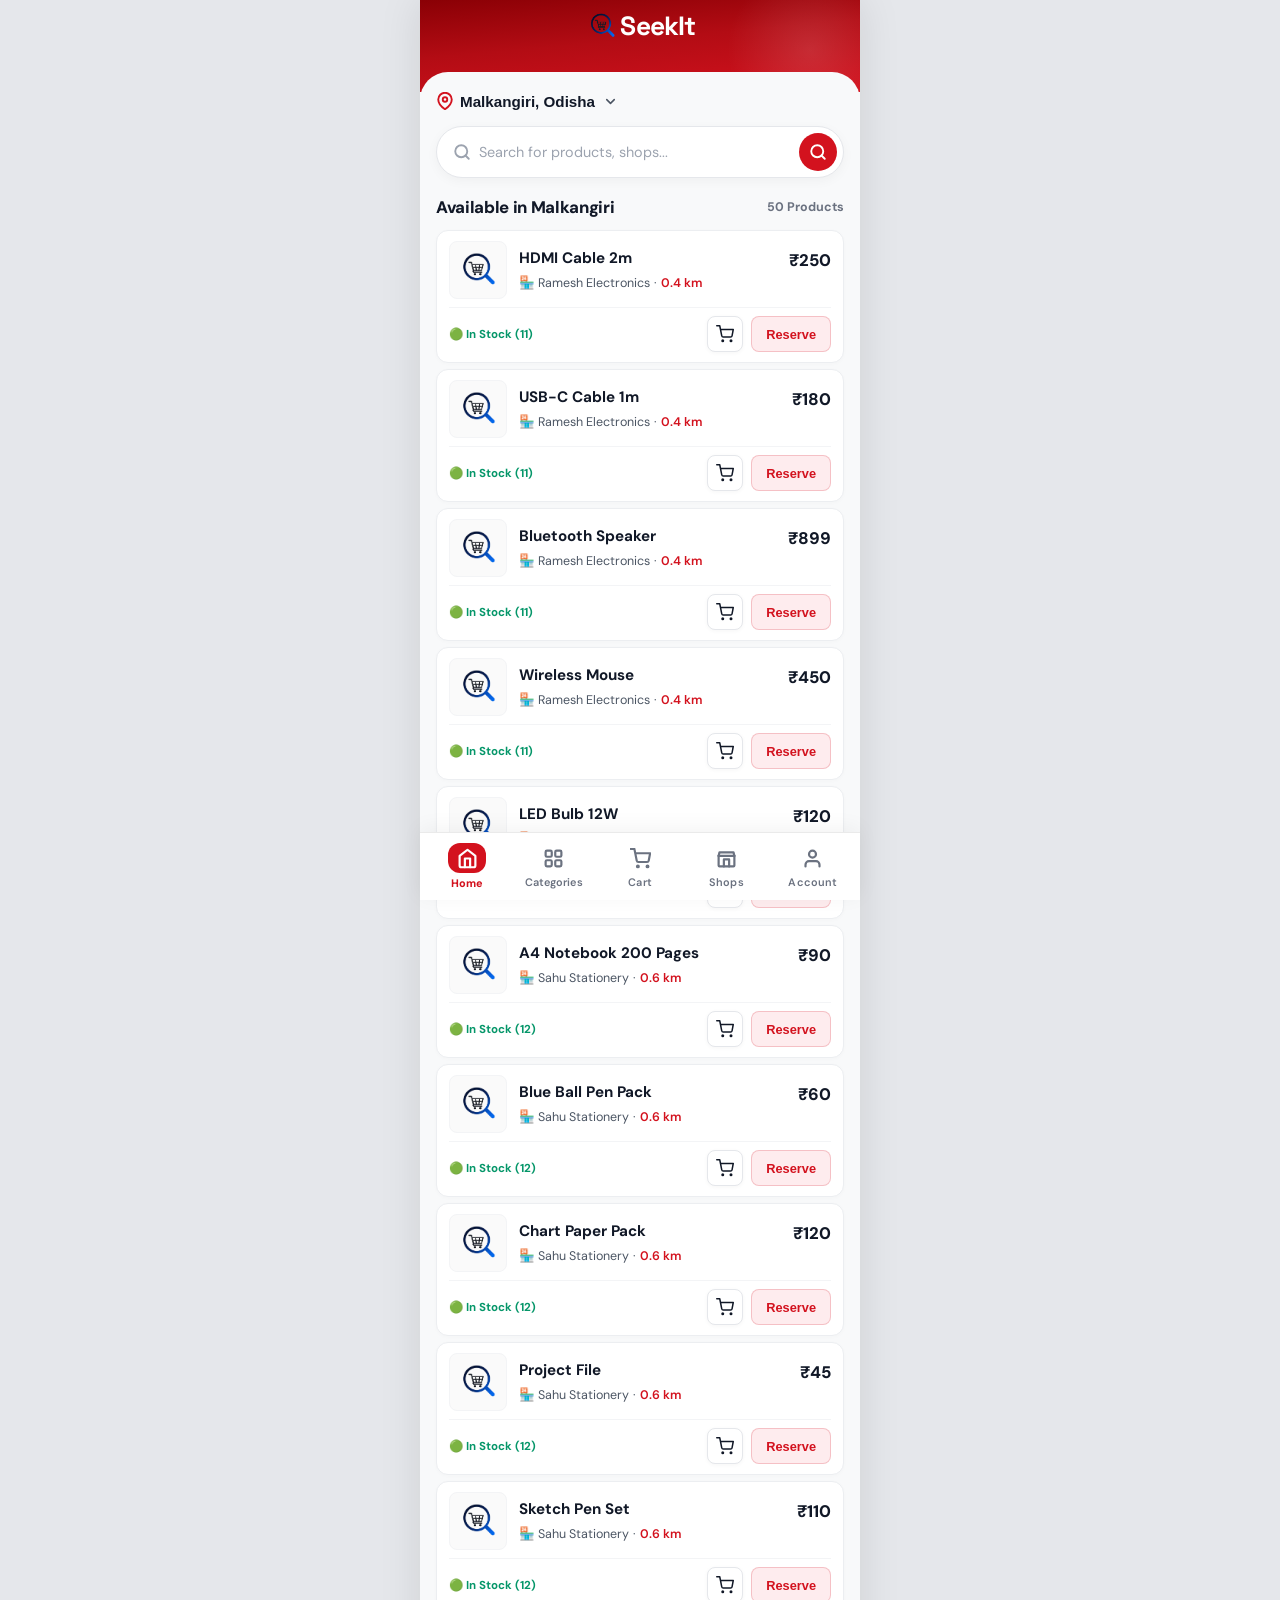
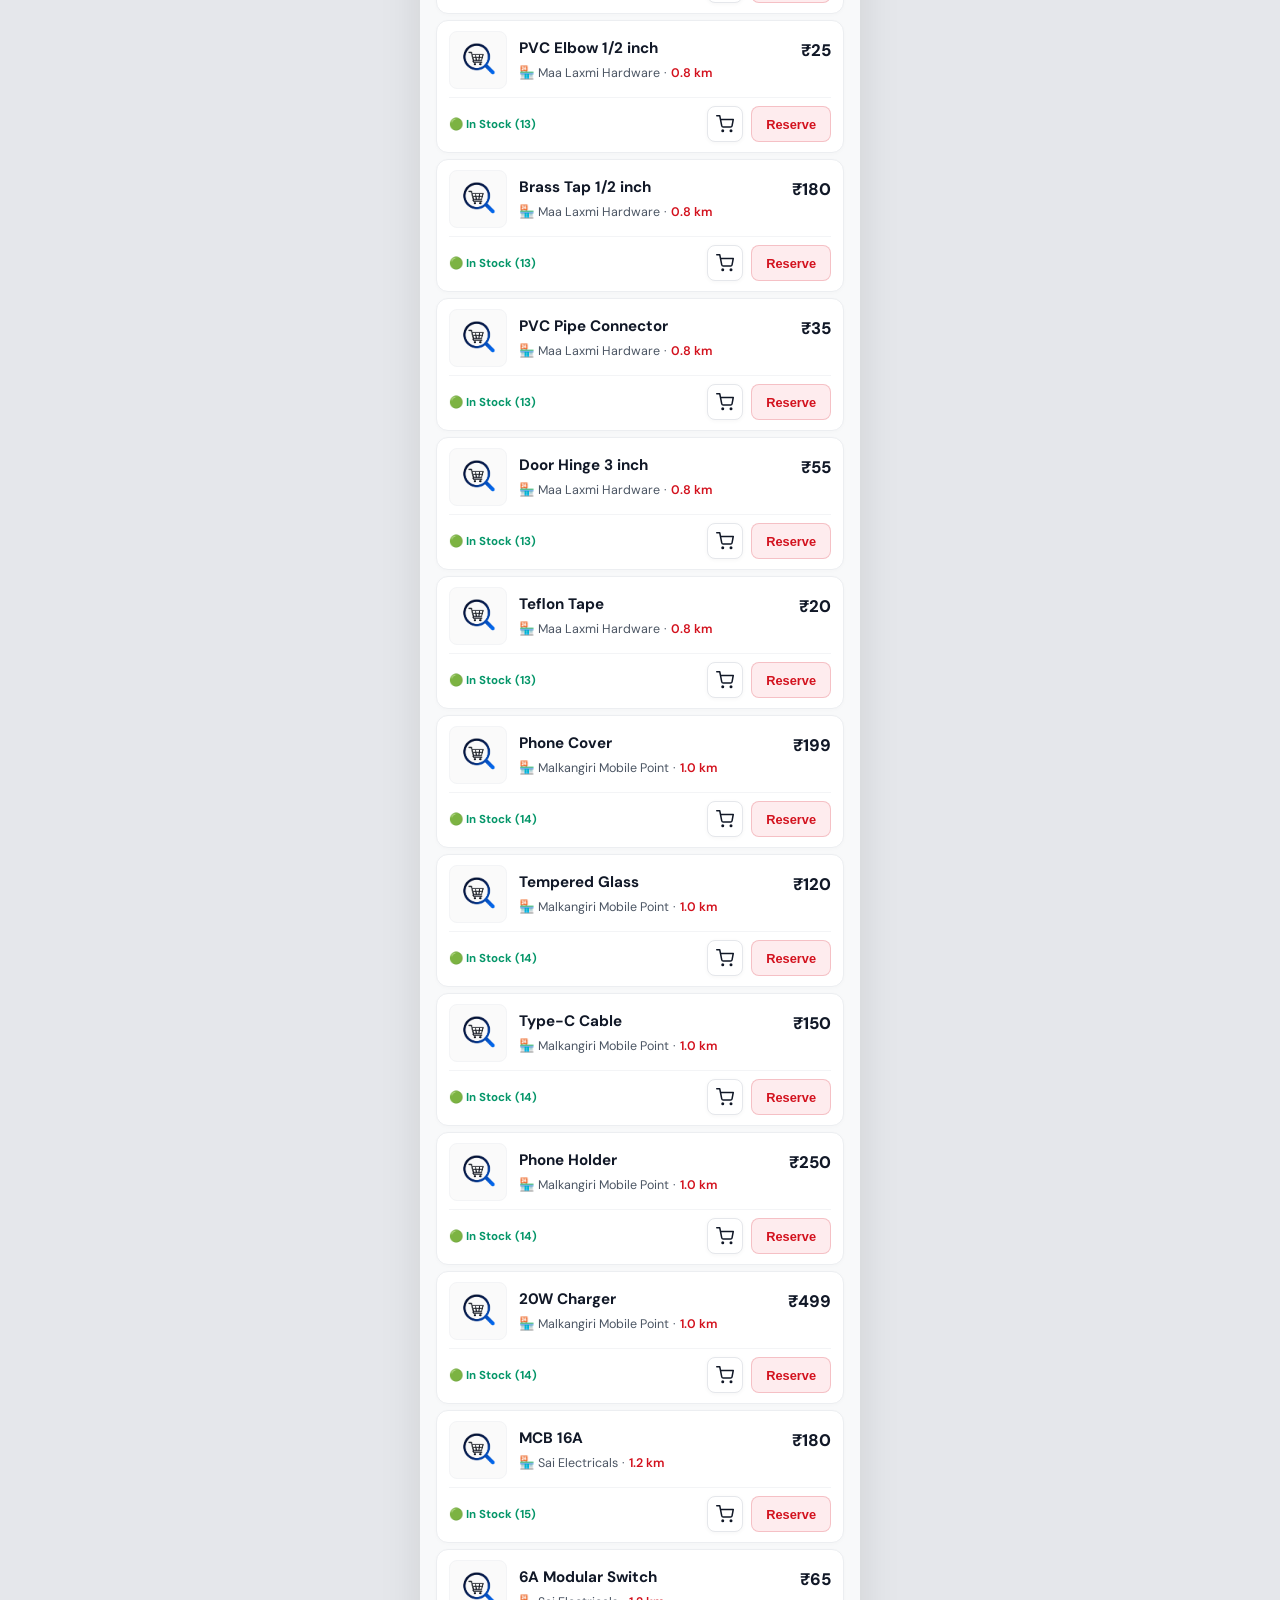
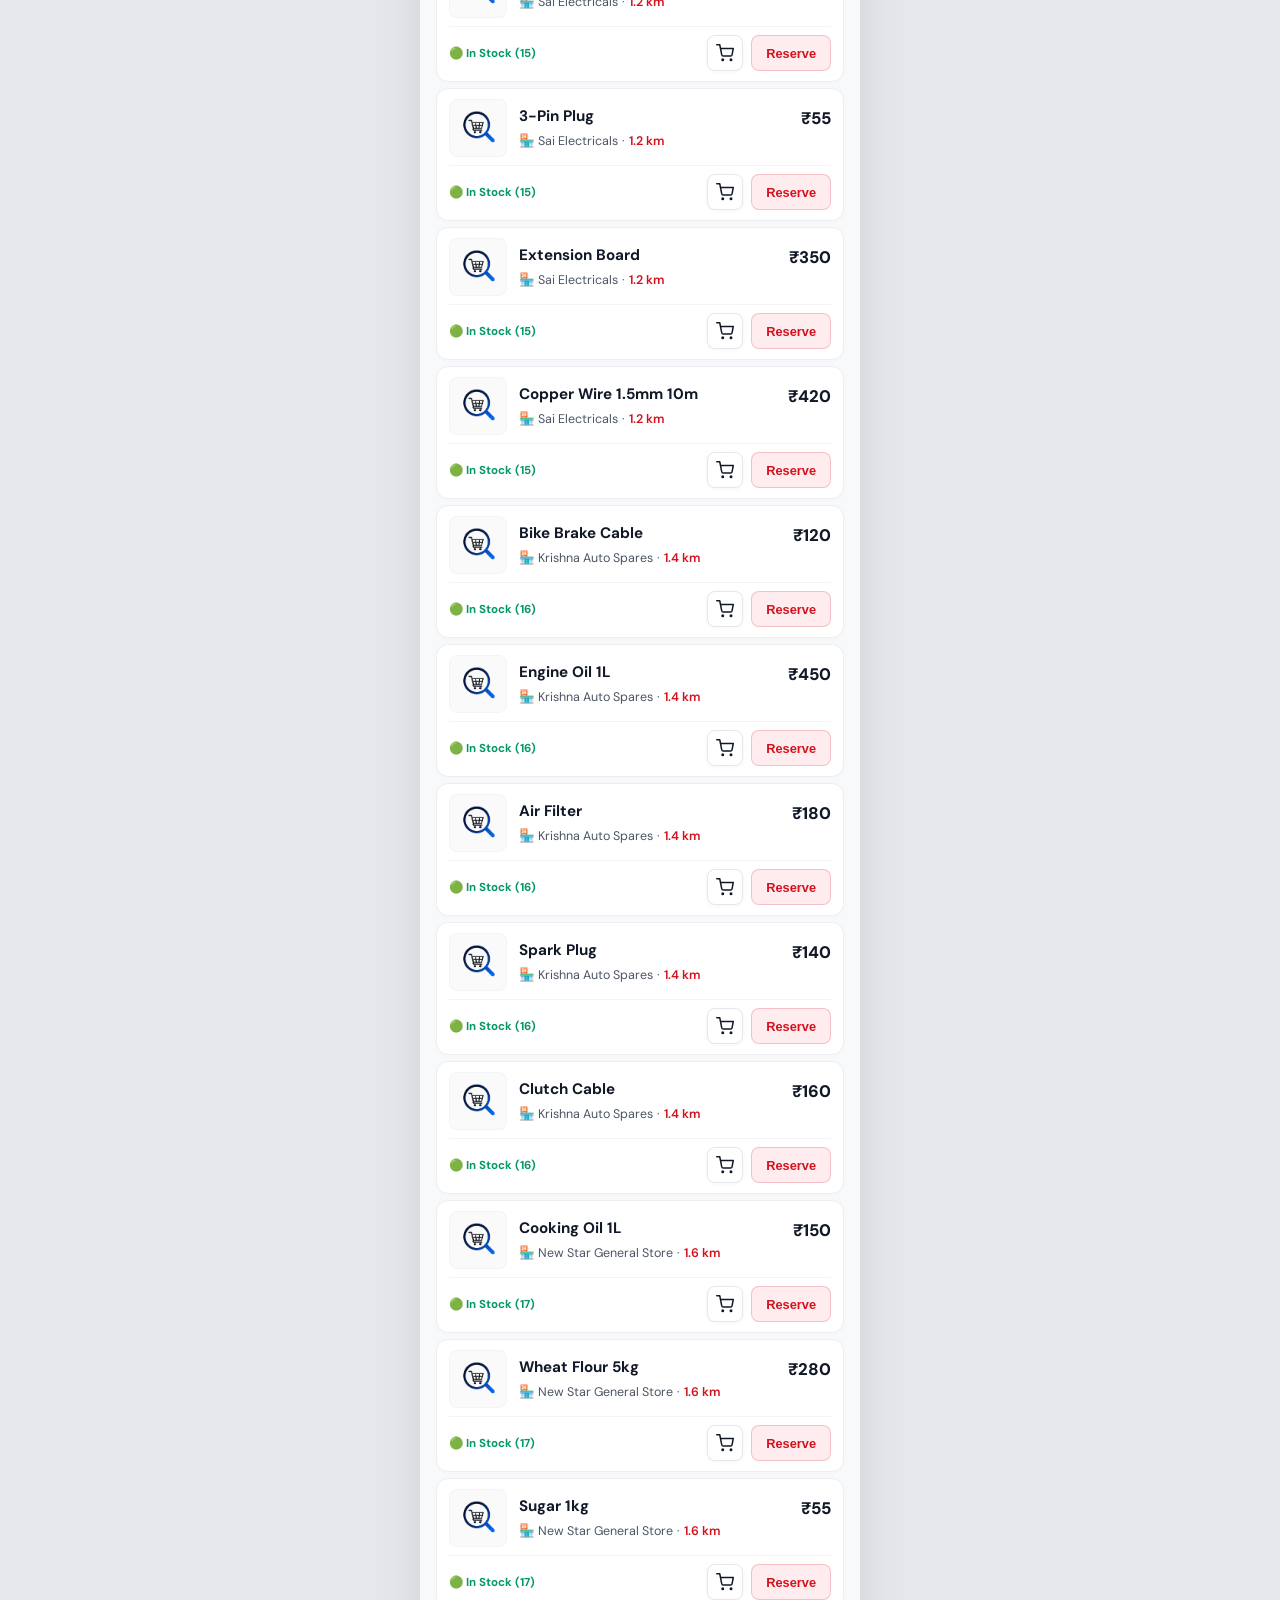
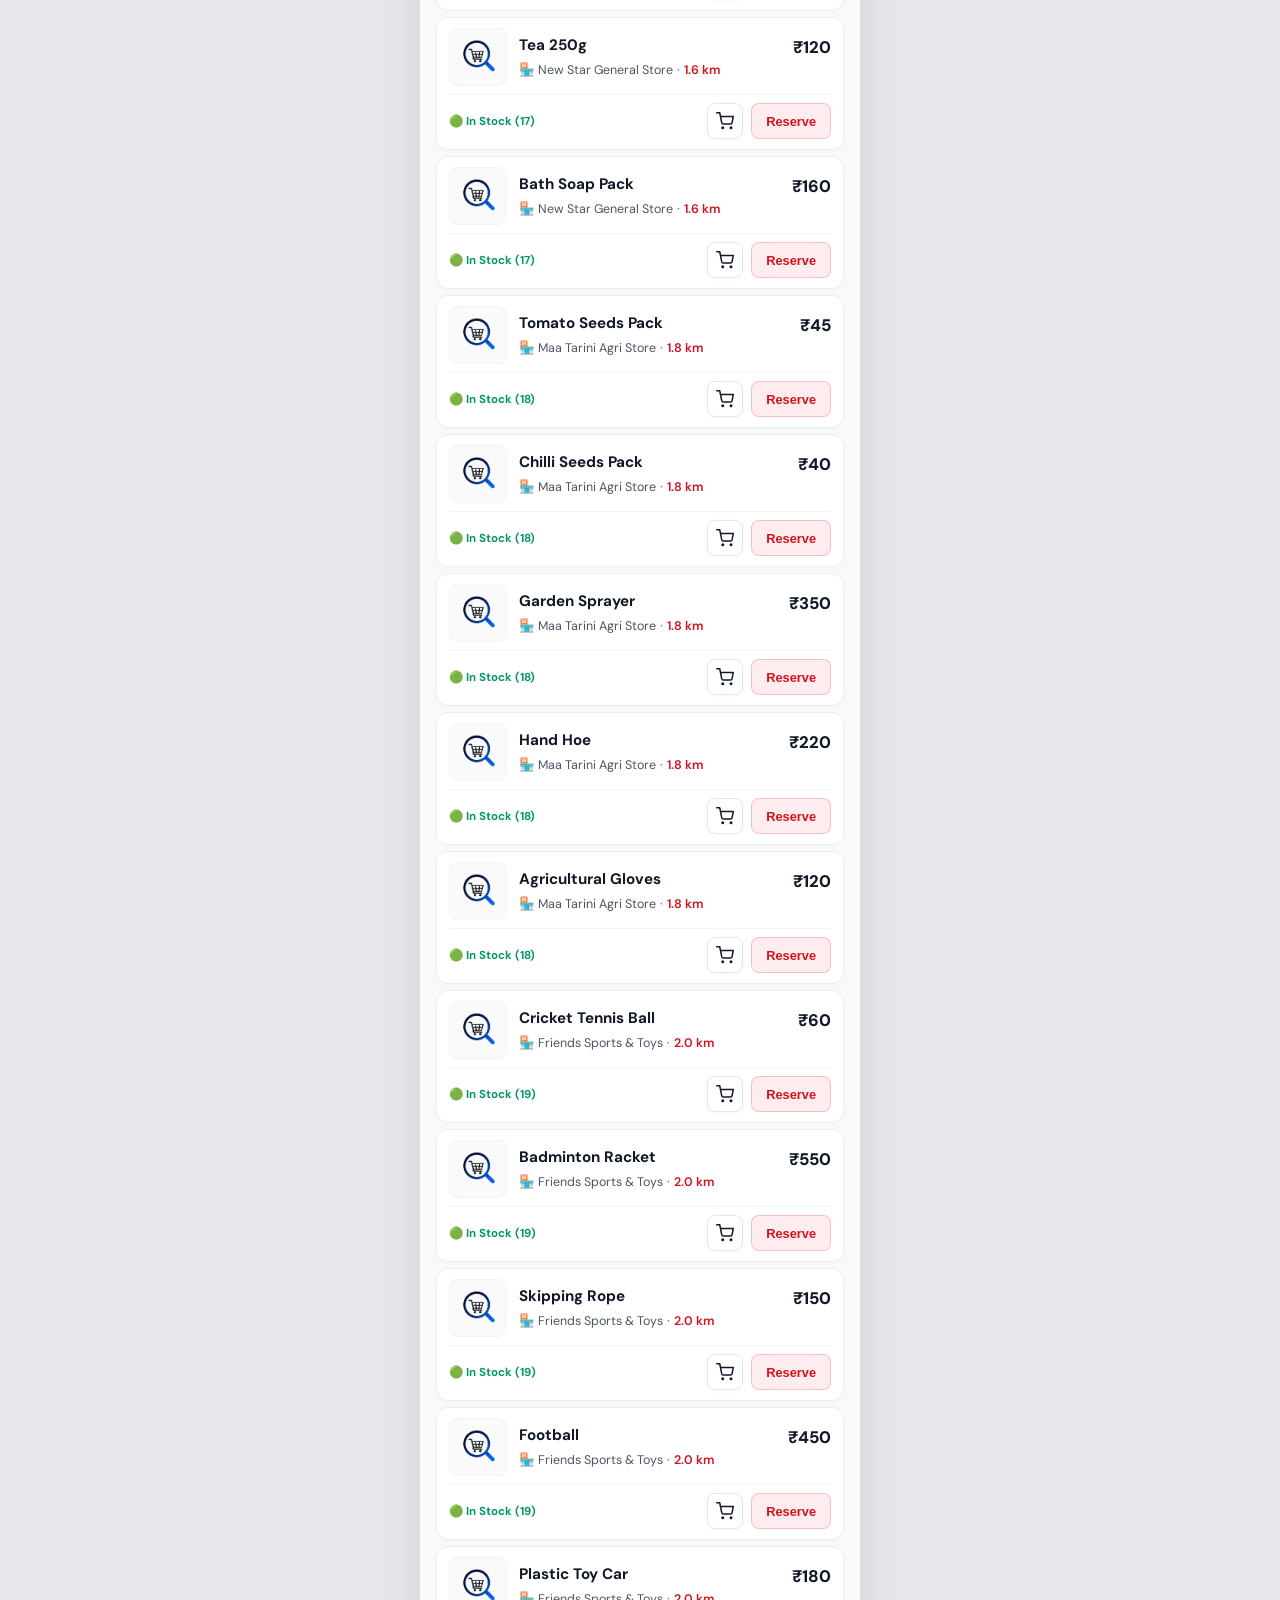
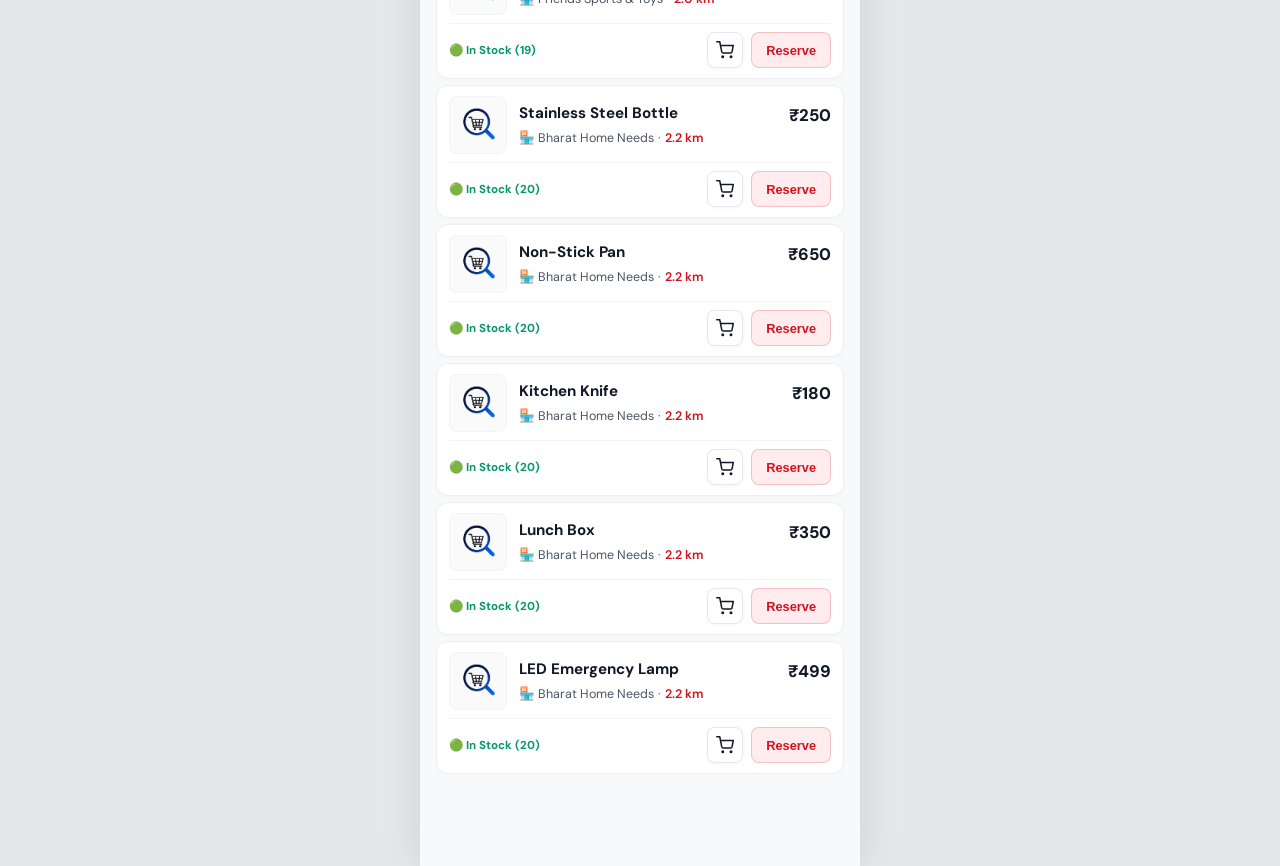
==== index.html @ ba6e0651 "Add files via upload" ====
<!DOCTYPE html>
<html lang="en">

<head>
  <meta charset="UTF-8" />
  <meta name="viewport" content="width=device-width, initial-scale=1.0, maximum-scale=1.0, user-scalable=no" />
  <meta name="description" content="SeekIt — Find it nearby. Buy it locally. Discover products available at nearby local shops." />
  <title>SeekIt — Find it nearby. Buy it locally.</title>
  <link rel="preconnect" href="https://fonts.googleapis.com" />
  <link rel="preconnect" href="https://fonts.gstatic.com" crossorigin />
  <link href="https://fonts.googleapis.com/css2?family=DM+Sans:wght@400;500;600;700;800&family=Space+Grotesk:wght@500;600;700;800&display=swap" rel="stylesheet" />
  <link rel="stylesheet" href="style.css" />
  <link rel="icon" type="image/webp" href="logo.webp" />
</head>

<body>
  <div id="app">
    <!-- App Header Gradient -->
    <header class="app-header-gradient">
      <!-- Top Bar: Logo & Brand Centered -->
      <div class="header-top-brand-row" style="justify-content: center;">
        <a href="index.html" class="header-brand-title" style="text-decoration: none; display: inline-flex; align-items: center; justify-content: center; gap: 0;">
          <img src="logo.png" alt="SeekIt Logo" style="height: 36px; width: auto; object-fit: contain; margin: 0; padding: 0;" />
          <span>SeekIt</span>
        </a>
      </div>
    </header>

    <!-- Curved Main Content Sheet -->
    <main class="curved-sheet-content">
      <!-- Location & Distance Radius Row -->
      <div class="home-location-bar">
        <button class="location-dropdown-btn" id="location-btn">
          <svg class="loc-pin-icon" viewBox="0 0 24 24" fill="none" stroke="currentColor" stroke-width="2.5" stroke-linecap="round" stroke-linejoin="round">
            <path d="M21 10c0 7-9 13-9 13s-9-6-9-13a9 9 0 0 1 18 0z" />
            <circle cx="12" cy="10" r="3" />
          </svg>
          <span id="location-text">Malkangiri, Odisha</span>
          <svg class="chevron-icon" viewBox="0 0 24 24" fill="none" stroke="currentColor" stroke-width="2.5" stroke-linecap="round" stroke-linejoin="round">
            <polyline points="6 9 12 15 18 9" />
          </svg>
        </button>
      </div>

      <!-- Pill Search Bar with Red Circle Search Button -->
      <div class="search-pill-container" id="search-bar">
        <svg class="search-pill-left-icon" viewBox="0 0 24 24" fill="none" stroke="currentColor" stroke-width="2.5" stroke-linecap="round" stroke-linejoin="round">
          <circle cx="11" cy="11" r="8"></circle>
          <line x1="21" y1="21" x2="16.65" y2="16.65"></line>
        </svg>
        <input type="text" class="search-pill-input" id="search-input" placeholder="Search for products, shops..." autocomplete="off" />
        <button class="search-pill-btn" id="search-btn" aria-label="Search">
          <svg viewBox="0 0 24 24" fill="none" stroke="currentColor" stroke-width="2.5" stroke-linecap="round" stroke-linejoin="round">
            <circle cx="11" cy="11" r="8"></circle>
            <line x1="21" y1="21" x2="16.65" y2="16.65"></line>
          </svg>
        </button>
      </div>

      <!-- Live Nearby Products Feed -->
      <section class="home-products-section">
        <div class="section-header-row" style="margin-bottom: 12px;">
          <h3 class="section-heading-title" id="home-feed-title">Available Near You</h3>
          <span style="font-size: 0.78rem; font-weight: 700; color: #6B7280;" id="home-feed-count">50 Products</span>
        </div>

        <div class="products-grid" id="home-products-grid">
          <!-- Populated dynamically from SELLERS_DB in app.js -->
        </div>
      </section>
    </main>

    <!-- Location Picker Modal -->
    <div class="modal-overlay" id="location-modal">
      <div class="modal-sheet">
        <div class="modal-handle"></div>
        <h3 class="modal-title">Set your location</h3>

        <div class="modal-option">
          <label class="modal-label" for="pincode-input" style="font-size: 0.84rem; font-weight: 700; color: var(--ink); display: block; margin-bottom: 6px;">Enter Pincode</label>
          <div class="pincode-row">
            <input type="text" class="pincode-input" id="pincode-input" placeholder="e.g. 764020 or 764045" maxlength="6" inputmode="numeric" />
            <button class="btn-primary" id="pincode-submit">Go</button>
          </div>
        </div>

        <div class="modal-divider">
          <span>or</span>
        </div>

        <button class="btn-outline" id="fetch-location-btn">
          <svg viewBox="0 0 24 24" fill="none" stroke="currentColor" stroke-width="2" stroke-linecap="round" stroke-linejoin="round" style="width: 18px; height: 18px;">
            <circle cx="12" cy="12" r="10" />
            <circle cx="12" cy="12" r="3" />
            <line x1="12" y1="2" x2="12" y2="6" />
            <line x1="12" y1="18" x2="12" y2="22" />
            <line x1="2" y1="12" x2="6" y2="12" />
            <line x1="18" y1="12" x2="22" y2="12" />
          </svg>
          Use my current location
        </button>

        <p class="modal-status" id="location-status" style="font-size: 0.8rem; text-align: center; margin-top: 10px;"></p>
      </div>
    </div>

    <!-- Ask Nearby Shops Modal -->
    <div class="modal-overlay" id="ask-modal">
      <div class="modal-sheet">
        <div class="modal-handle"></div>
        <h3 class="modal-title">Ask Nearby Shops</h3>
        <p style="font-size: 0.85rem; color: #6B7280; margin-bottom: 14px;">Can't find a product in store catalogs? Broadcast an inquiry to all verified local shopkeepers.</p>
        
        <div style="margin-bottom: 12px;">
          <label style="font-size: 0.82rem; font-weight: 700; color: var(--ink); display: block; margin-bottom: 4px;">Item / Product Name</label>
          <input type="text" id="ask-product-name" class="pincode-input" style="width:100%;" placeholder="e.g. Amul Gold Milk 1L or USB-C Cable" />
        </div>

        <div style="margin-bottom: 16px;">
          <label style="font-size: 0.82rem; font-weight: 700; color: var(--ink); display: block; margin-bottom: 4px;">Category</label>
          <select id="ask-category-select" class="pincode-input" style="width:100%; background: #fff;">
            <option value="Grocery">Grocery & Daily Needs</option>
            <option value="Electronics">Electronics & Mobiles</option>
            <option value="Stationery">Stationery & Books</option>
            <option value="Hardware">Hardware & Tools</option>
            <option value="Personal Care">Personal Care</option>
          </select>
        </div>

        <button class="btn-primary" id="btn-submit-ask" style="width:100%; height: 48px;">Broadcast to Nearby Shops</button>
      </div>
    </div>

    <!-- Bottom Navigation (5 Tabs) -->
    <nav class="bottom-nav">
      <a class="nav-item active" href="index.html" id="nav-home">
        <div class="nav-icon-container">
          <svg class="nav-icon" viewBox="0 0 24 24" fill="none" stroke="currentColor" stroke-width="2.5" stroke-linecap="round" stroke-linejoin="round">
            <path d="M3 9l9-7 9 7v11a2 2 0 0 1-2 2H5a2 2 0 0 1-2-2z" />
            <polyline points="9 22 9 12 15 12 15 22" />
          </svg>
        </div>
        <span class="nav-label">Home</span>
      </a>

      <a class="nav-item" href="categories.html" id="nav-categories">
        <div class="nav-icon-container">
          <svg class="nav-icon" viewBox="0 0 24 24" fill="none" stroke="currentColor" stroke-width="2.5" stroke-linecap="round" stroke-linejoin="round">
            <rect x="3" y="3" width="7" height="7" rx="1.5" />
            <rect x="14" y="3" width="7" height="7" rx="1.5" />
            <rect x="3" y="14" width="7" height="7" rx="1.5" />
            <rect x="14" y="14" width="7" height="7" rx="1.5" />
          </svg>
        </div>
        <span class="nav-label">Categories</span>
      </a>

      <a class="nav-item" href="cart.html" id="nav-cart">
        <div class="nav-icon-container">
          <svg class="nav-icon" viewBox="0 0 24 24" fill="none" stroke="currentColor" stroke-width="2.5" stroke-linecap="round" stroke-linejoin="round">
            <circle cx="9" cy="21" r="1" />
            <circle cx="20" cy="21" r="1" />
            <path d="M1 1h4l2.68 13.39a2 2 0 0 0 2 1.61h9.72a2 2 0 0 0 2-1.61L23 6H6" />
          </svg>
        </div>
        <span class="nav-label">Cart</span>
      </a>

      <a class="nav-item" href="shops.html" id="nav-shops">
        <div class="nav-icon-container">
          <svg class="nav-icon" viewBox="0 0 24 24" fill="none" stroke="currentColor" stroke-width="2.5" stroke-linecap="round" stroke-linejoin="round">
            <path d="M3 9l1-4h16l1 4" />
            <path d="M3 9v11a1 1 0 0 0 1 1h16a1 1 0 0 0 1-1V9" />
            <path d="M9 21V13h6v8" />
            <path d="M3 9h18" />
          </svg>
        </div>
        <span class="nav-label">Shops</span>
      </a>

      <a class="nav-item" href="account.html" id="nav-profile">
        <div class="nav-icon-container">
          <svg class="nav-icon" viewBox="0 0 24 24" fill="none" stroke="currentColor" stroke-width="2.5" stroke-linecap="round" stroke-linejoin="round">
            <path d="M20 21v-2a4 4 0 0 0-4-4H8a4 4 0 0 0-4 4v2" />
            <circle cx="12" cy="7" r="4" />
          </svg>
        </div>
        <span class="nav-label">Account</span>
      </a>
    </nav>
  </div>

  <div id="toast-container"></div>
  <script src="app.js"></script>
</body>

</html>
---- style.css ----
/* ══════════════════════════════════════════════════
   SEEKIT / NEARBUY — Mobile-First Design System v3
   Modern Quick-Commerce Crimson UI (Matching Figma / Mockups)
   ══════════════════════════════════════════════════ */

/* ── Reset ── */
*, *::before, *::after {
  margin: 0;
  padding: 0;
  box-sizing: border-box;
}

:root {
  /* ── Brand Crimson Palette ── */
  --crimson: #D3121E;
  --crimson-dark: #8A0005;
  --crimson-mid: #B30C14;
  --crimson-bright: #E11D48;
  --crimson-wash: #FEECEE;
  --crimson-glow: rgba(211, 18, 30, 0.18);

  /* ── Accents ── */
  --amber: #F59E0B;
  --amber-light: #FBBF24;
  --amber-wash: #FFFBEB;
  --amber-border: #FDE68A;
  
  --leaf: #10B981;
  --leaf-dark: #059669;
  --leaf-wash: #E8F8EE;
  --leaf-border: rgba(16, 185, 129, 0.2);

  --rose-closed: #EF4444;
  --rose-wash: #FEE2E2;
  --rose-border: rgba(239, 68, 68, 0.2);

  /* ── Typography & Ink ── */
  --ink: #111827;
  --ink-secondary: #374151;
  --ink-soft: #4B5563;
  --ink-mute: #9CA3AF;
  --ink-light: #D1D5DB;

  /* ── Backgrounds & Surfaces ── */
  --paper: #F8F9FA;
  --paper-soft: #FAF9F7;
  --surface: #FFFFFF;
  --surface-alt: #F3F4F6;
  --border: #ECEEF1;
  --border-subtle: #F3F4F6;

  /* ── Nav ── */
  --nav-bg: #FFFFFF;
  --nav-border: #EAEAEA;
  --nav-inactive: #6B7280;
  --nav-active: #DC2626;

  /* ── Layout & Radii ── */
  --nav-height: 68px;
  --r-sm: 8px;
  --r-md: 14px;
  --r-lg: 20px;
  --r-xl: 28px;
  --r-pill: 9999px;

  /* ── Shadows ── */
  --shadow-sm: 0 2px 8px rgba(0, 0, 0, 0.03);
  --shadow-md: 0 4px 16px rgba(0, 0, 0, 0.05);
  --shadow-lg: 0 10px 30px rgba(0, 0, 0, 0.08);
  --shadow-nav: 0 -4px 20px rgba(0, 0, 0, 0.05);
  --shadow-sheet: 0 -8px 30px rgba(0, 0, 0, 0.12);

  /* ── Transitions ── */
  --ease: cubic-bezier(0.16, 1, 0.3, 1);
  --dur-fast: 150ms;
  --dur-norm: 250ms;

  /* Legacy tokens for JS compatibility */
  --brand: var(--crimson);
  --brand-light: var(--crimson-wash);
  --brand-glow: var(--crimson-glow);
  --white: #ffffff;
  --gray-50: #FAF9F7;
  --gray-100: #F3F4F6;
  --gray-200: #E5E7EB;
  --gray-300: #D1D5DB;
  --gray-400: #9CA3AF;
  --gray-500: #6B7280;
  --gray-600: #4B5563;
  --gray-700: #374151;
  --gray-800: #1F2937;
  --gray-900: #111827;
  --text-primary: var(--ink);
  --text-secondary: var(--ink-soft);
  --text-muted: var(--ink-mute);
  --red-600: var(--crimson);
  --radius-sm: var(--r-sm);
  --radius-md: var(--r-md);
  --radius-lg: var(--r-lg);
  --radius-xl: var(--r-xl);
  --radius-2xl: var(--r-xl);
  --radius-full: var(--r-pill);
}

html {
  font-family: 'DM Sans', 'Inter', -apple-system, BlinkMacSystemFont, 'Segoe UI', Roboto, sans-serif;
  font-size: 16px;
  -webkit-font-smoothing: antialiased;
  -moz-osx-font-smoothing: grayscale;
  -webkit-tap-highlight-color: transparent;
  background: #E5E7EB;
}

body {
  background: #E5E7EB;
  color: var(--ink);
  min-height: 100dvh;
  overflow-x: hidden;
  display: flex;
  justify-content: center;
}

#app {
  width: 100%;
  max-width: 440px;
  min-height: 100dvh;
  position: relative;
  background: var(--paper);
  box-shadow: 0 0 40px rgba(0, 0, 0, 0.1);
  overflow-x: hidden;
  display: flex;
  flex-direction: column;
}

/* ══════════════════════════════════════════════════
   STATUS BAR (Mobile Header Top)
   ══════════════════════════════════════════════════ */
.status-bar {
  display: flex;
  align-items: center;
  justify-content: space-between;
  padding: 10px 20px 4px 20px;
  color: #FFFFFF;
  font-size: 0.88rem;
  font-weight: 700;
  letter-spacing: -0.02em;
  z-index: 101;
  position: relative;
}

.status-bar-time {
  font-size: 0.95rem;
  font-weight: 800;
}

.status-bar-icons {
  display: flex;
  align-items: center;
  gap: 6px;
}

.status-bar-icons svg {
  width: 17px;
  height: 17px;
  fill: currentColor;
}

/* ══════════════════════════════════════════════════
   CRIMSON APP HEADER (Hero Banner)
   ══════════════════════════════════════════════════ */
.app-header-gradient {
  background: linear-gradient(175deg, var(--crimson-dark) 0%, var(--crimson-mid) 45%, var(--crimson) 100%);
  padding: 4px 18px 34px 18px;
  color: #FFFFFF;
  position: relative;
  overflow: hidden;
}

.app-header-gradient::after {
  content: '';
  position: absolute;
  top: -40px;
  right: -40px;
  width: 180px;
  height: 180px;
  border-radius: 50%;
  background: radial-gradient(circle, rgba(255, 255, 255, 0.12) 0%, transparent 65%);
  pointer-events: none;
}

/* Header Top Brand Row (Home Screen) */
.header-top-brand-row {
  display: flex;
  align-items: center;
  justify-content: space-between;
  padding: 4px 0 14px 0;
}

.header-icon-btn {
  background: none;
  border: none;
  color: #FFFFFF;
  width: 36px;
  height: 36px;
  display: flex;
  align-items: center;
  justify-content: center;
  cursor: pointer;
  border-radius: 50%;
  transition: background var(--dur-fast);
}

.header-icon-btn:active {
  background: rgba(255, 255, 255, 0.2);
}

.header-icon-btn svg {
  width: 22px;
  height: 22px;
}

.header-brand-title {
  font-family: 'Space Grotesk', 'DM Sans', sans-serif;
  font-size: 1.65rem;
  font-weight: 800;
  color: #FFFFFF;
  letter-spacing: -0.03em;
  display: flex;
  align-items: center;
  gap: 0;
}

.header-brand-title .brand-dot {
  width: 7px;
  height: 7px;
  background: #FFFFFF;
  border-radius: 50%;
  display: inline-block;
  margin-bottom: 2px;
}

/* Header Titles (Shops, Categories, Cart, Account) */
.app-header-title-wrap {
  margin-bottom: 12px;
}

.app-header-title {
  font-size: 1.65rem;
  font-weight: 800;
  letter-spacing: -0.03em;
  color: #FFFFFF;
  line-height: 1.2;
}

.app-header-subtitle {
  font-size: 0.88rem;
  color: rgba(255, 255, 255, 0.85);
  font-weight: 500;
  margin-top: 3px;
}

/* Header Control Pills (Location + Filter) */
.app-header-controls {
  display: flex;
  align-items: center;
  justify-content: space-between;
  gap: 10px;
  margin-top: 14px;
}

.app-header-pill {
  display: inline-flex;
  align-items: center;
  gap: 6px;
  background: rgba(0, 0, 0, 0.26);
  backdrop-filter: blur(8px);
  -webkit-backdrop-filter: blur(8px);
  border: 1px solid rgba(255, 255, 255, 0.16);
  color: #FFFFFF;
  padding: 8px 16px;
  border-radius: var(--r-pill);
  font-size: 0.84rem;
  font-weight: 600;
  cursor: pointer;
  transition: all var(--dur-fast);
  white-space: nowrap;
}

.app-header-pill:active {
  background: rgba(0, 0, 0, 0.4);
  transform: scale(0.97);
}

.app-header-pill svg {
  width: 14px;
  height: 14px;
  flex-shrink: 0;
}

.app-header-pill.filter-btn {
  padding: 8px 18px;
}

/* ══════════════════════════════════════════════════
   CURVED MAIN SHEET (Signature Rounded Overlay)
   ══════════════════════════════════════════════════ */
.curved-sheet-content {
  background: var(--paper);
  border-radius: var(--r-xl) var(--r-xl) 0 0;
  margin-top: -20px;
  position: relative;
  z-index: 10;
  padding: 20px 16px calc(var(--nav-height) + 24px) 16px;
  min-height: calc(100vh - 160px);
  flex: 1;
}

/* ══════════════════════════════════════════════════
   HOME SCREEN (SeekIt)
   ══════════════════════════════════════════════════ */
.home-location-bar {
  display: flex;
  align-items: center;
  justify-content: space-between;
  margin-bottom: 16px;
}

.location-dropdown-btn {
  display: inline-flex;
  align-items: center;
  gap: 6px;
  font-size: 0.95rem;
  font-weight: 700;
  color: var(--ink);
  background: none;
  border: none;
  cursor: pointer;
  padding: 0;
}

.location-dropdown-btn .loc-pin-icon {
  width: 18px;
  height: 18px;
  color: var(--crimson);
  flex-shrink: 0;
}

.location-dropdown-btn .chevron-icon {
  width: 15px;
  height: 15px;
  color: var(--ink-soft);
  margin-left: 2px;
}

.radius-badge-pill {
  background: #FEF3C7;
  color: #92400E;
  font-size: 0.76rem;
  font-weight: 700;
  padding: 4px 12px;
  border-radius: var(--r-pill);
  border: 1px solid #FDE68A;
}

.home-hero-headline {
  margin-bottom: 16px;
}

.home-hero-title {
  font-size: 1.7rem;
  font-weight: 800;
  color: var(--ink);
  line-height: 1.18;
  letter-spacing: -0.03em;
}

.home-hero-subtitle {
  font-size: 0.9rem;
  color: var(--ink-soft);
  margin-top: 4px;
  font-weight: 500;
}

/* Home Pill Search Bar */
.search-pill-container {
  position: relative;
  display: flex;
  align-items: center;
  background: var(--surface);
  border: 1.5px solid #E5E7EB;
  border-radius: var(--r-pill);
  padding: 6px 6px 6px 16px;
  box-shadow: 0 3px 12px rgba(0, 0, 0, 0.04);
  transition: all var(--dur-norm) var(--ease);
  margin-bottom: 18px;
}

.search-pill-container:focus-within {
  border-color: var(--crimson);
  box-shadow: 0 0 0 3px var(--crimson-glow);
}

.search-pill-left-icon {
  width: 18px;
  height: 18px;
  color: var(--ink-mute);
  margin-right: 8px;
  flex-shrink: 0;
}

.search-pill-input {
  flex: 1;
  border: none;
  outline: none;
  background: transparent;
  font-size: 0.9rem;
  font-weight: 500;
  color: var(--ink);
  font-family: inherit;
}

.search-pill-input::placeholder {
  color: var(--ink-mute);
  font-weight: 400;
}

.search-pill-btn {
  width: 38px;
  height: 38px;
  border-radius: 50%;
  background: var(--crimson);
  color: #FFFFFF;
  border: none;
  display: flex;
  align-items: center;
  justify-content: center;
  cursor: pointer;
  transition: all var(--dur-fast);
  flex-shrink: 0;
}

.search-pill-btn:active {
  transform: scale(0.92);
  background: var(--crimson-dark);
}

.search-pill-btn svg {
  width: 18px;
  height: 18px;
}

/* Ask Nearby Banner Card */
.ask-banner-card {
  background: linear-gradient(135deg, #FFF9F2 0%, #FFF3E6 100%);
  border: 1.5px solid #FDE6D2;
  border-radius: var(--r-lg);
  padding: 18px 16px;
  display: flex;
  align-items: center;
  justify-content: space-between;
  margin-bottom: 22px;
  box-shadow: 0 3px 10px rgba(245, 158, 11, 0.05);
}

.ask-banner-info {
  flex: 1;
}

.ask-banner-title {
  font-size: 1.05rem;
  font-weight: 800;
  color: #1F2937;
  margin-bottom: 3px;
  letter-spacing: -0.02em;
}

.ask-banner-desc {
  font-size: 0.8rem;
  color: #6B7280;
  line-height: 1.35;
  font-weight: 500;
}

.ask-banner-right {
  display: flex;
  flex-direction: column;
  align-items: center;
  gap: 8px;
  margin-left: 12px;
}

.ask-banner-icon {
  font-size: 1.8rem;
  line-height: 1;
}

.btn-ask-now {
  background: #F59E0B;
  color: #000000;
  font-size: 0.78rem;
  font-weight: 800;
  padding: 6px 14px;
  border-radius: var(--r-pill);
  border: none;
  cursor: pointer;
  box-shadow: 0 2px 8px rgba(245, 158, 11, 0.25);
  transition: all var(--dur-fast);
  white-space: nowrap;
}

.btn-ask-now:active {
  transform: scale(0.95);
  background: #D97706;
}

/* Popular Categories Carousel on Home */
.section-header-row {
  display: flex;
  align-items: center;
  justify-content: space-between;
  margin-bottom: 14px;
}

.section-heading-title {
  font-size: 1.05rem;
  font-weight: 800;
  color: var(--ink);
  letter-spacing: -0.02em;
}

.section-link-action {
  font-size: 0.82rem;
  font-weight: 700;
  color: var(--crimson);
  text-decoration: none;
}

.popular-categories-row {
  display: flex;
  align-items: flex-start;
  justify-content: space-between;
  gap: 8px;
  margin-bottom: 24px;
  overflow-x: auto;
  padding-bottom: 4px;
  scrollbar-width: none;
}

.popular-categories-row::-webkit-scrollbar {
  display: none;
}

.popular-cat-item {
  display: flex;
  flex-direction: column;
  align-items: center;
  text-decoration: none;
  cursor: pointer;
  flex: 1;
  min-width: 60px;
}

.popular-cat-circle {
  width: 54px;
  height: 54px;
  border-radius: 50%;
  background: var(--surface);
  border: 1px solid #ECEEF1;
  display: flex;
  align-items: center;
  justify-content: center;
  font-size: 1.5rem;
  box-shadow: 0 2px 8px rgba(0, 0, 0, 0.04);
  margin-bottom: 6px;
  transition: transform var(--dur-fast), border-color var(--dur-fast);
}

.popular-cat-item:active .popular-cat-circle {
  transform: scale(0.92);
  border-color: var(--crimson);
}

.popular-cat-label {
  font-size: 0.72rem;
  font-weight: 600;
  color: var(--ink-soft);
  text-align: center;
  white-space: nowrap;
}

/* ══════════════════════════════════════════════════
   SHOPS PAGE (Screen 1 Match)
   ══════════════════════════════════════════════════ */
.shops-list {
  display: flex;
  flex-direction: column;
  gap: 14px;
}

.shop-card {
  background: var(--surface);
  border-radius: var(--r-lg);
  padding: 16px;
  border: 1px solid #EAEAEA;
  box-shadow: 0 3px 12px rgba(0, 0, 0, 0.03);
  display: flex;
  flex-direction: column;
  gap: 12px;
  transition: transform var(--dur-fast), box-shadow var(--dur-fast);
}

.shop-card:hover {
  box-shadow: 0 6px 18px rgba(0, 0, 0, 0.06);
}

.shop-card-main {
  display: flex;
  gap: 14px;
  align-items: flex-start;
  cursor: pointer;
}

.shop-thumb-img {
  width: 78px;
  height: 78px;
  border-radius: var(--r-md);
  object-fit: cover;
  flex-shrink: 0;
  background: #F3F4F6;
}

.shop-info {
  flex: 1;
  min-width: 0;
}

.shop-name-row {
  display: flex;
  align-items: center;
  justify-content: space-between;
  gap: 8px;
  margin-bottom: 4px;
}

.shop-title {
  font-size: 1.05rem;
  font-weight: 800;
  color: var(--ink);
  letter-spacing: -0.02em;
  white-space: nowrap;
  overflow: hidden;
  text-overflow: ellipsis;
}

.shop-badge-status {
  font-size: 0.68rem;
  font-weight: 800;
  padding: 3px 8px;
  border-radius: 6px;
  text-transform: uppercase;
  letter-spacing: 0.04em;
  flex-shrink: 0;
}

.shop-badge-status.open {
  background: var(--leaf-wash);
  color: var(--leaf);
  border: 1px solid var(--leaf-border);
}

.shop-badge-status.closed {
  background: var(--rose-wash);
  color: var(--rose-closed);
  border: 1px solid var(--rose-border);
}

.shop-meta-line {
  display: flex;
  align-items: center;
  flex-wrap: wrap;
  gap: 4px;
  font-size: 0.8rem;
  color: var(--ink-soft);
  margin-bottom: 8px;
}

.shop-rating-star {
  color: #F59E0B;
  font-size: 0.88rem;
}

.shop-rating-val {
  font-weight: 700;
  color: #1F2937;
}

.shop-rating-count {
  color: #6B7280;
  font-size: 0.76rem;
}

.shop-meta-dot {
  color: #9CA3AF;
  margin: 0 2px;
}

.shop-tags-row {
  display: flex;
  flex-wrap: wrap;
  gap: 6px;
}

.shop-tag-pill {
  background: #F3F4F6;
  color: #4B5563;
  font-size: 0.74rem;
  font-weight: 600;
  padding: 3px 10px;
  border-radius: var(--r-pill);
  display: inline-block;
}

/* Shop Products Accordion inside Card */
.shop-toggle-bar {
  display: flex;
  align-items: center;
  justify-content: space-between;
  padding-top: 10px;
  border-top: 1px solid #F3F4F6;
  font-size: 0.78rem;
  font-weight: 700;
  color: var(--crimson);
  cursor: pointer;
}

.shop-toggle-chevron {
  width: 16px;
  height: 16px;
  transition: transform var(--dur-norm);
}

.shop-card.expanded .shop-toggle-chevron {
  transform: rotate(180deg);
}

.shop-card-body {
  display: none;
  padding-top: 8px;
}

.shop-card.expanded .shop-card-body {
  display: block;
}

/* ══════════════════════════════════════════════════
   YOUR CART PAGE (Screen 2 Match)
   ══════════════════════════════════════════════════ */
.cart-header-row {
  display: flex;
  align-items: center;
  justify-content: space-between;
  margin-bottom: 4px;
}

.cart-header-edit-btn {
  background: none;
  border: none;
  color: #FFFFFF;
  font-size: 0.88rem;
  font-weight: 600;
  cursor: pointer;
  opacity: 0.9;
}

.cart-items-list {
  display: flex;
  flex-direction: column;
  gap: 12px;
  margin-bottom: 20px;
}

.cart-item-card {
  background: var(--surface);
  border-radius: var(--r-md);
  padding: 14px;
  border: 1px solid #EAEAEA;
  box-shadow: 0 2px 8px rgba(0, 0, 0, 0.03);
  display: flex;
  align-items: center;
  gap: 12px;
  position: relative;
}

.cart-item-img {
  width: 64px;
  height: 64px;
  border-radius: var(--r-sm);
  object-fit: contain;
  background: #FAFAFA;
  padding: 4px;
  flex-shrink: 0;
  border: 1px solid #F3F4F6;
}

.cart-item-info {
  flex: 1;
  min-width: 0;
}

.cart-item-name {
  font-size: 0.95rem;
  font-weight: 700;
  color: var(--ink);
  line-height: 1.25;
  white-space: nowrap;
  overflow: hidden;
  text-overflow: ellipsis;
}

.cart-item-shop {
  font-size: 0.78rem;
  color: var(--ink-mute);
  margin: 2px 0 4px 0;
}

.cart-item-price {
  font-size: 1.05rem;
  font-weight: 800;
  color: var(--ink);
}

.btn-cart-remove-x {
  position: absolute;
  top: 10px;
  right: 12px;
  background: #F3F4F6;
  color: #6B7280;
  border: none;
  width: 22px;
  height: 22px;
  border-radius: 50%;
  font-size: 0.72rem;
  display: flex;
  align-items: center;
  justify-content: center;
  cursor: pointer;
  transition: all var(--dur-fast);
}

.btn-cart-remove-x:hover {
  background: #FEE2E2;
  color: #DC2626;
}

/* Quantity Stepper Pill */
.cart-stepper-pill {
  display: inline-flex;
  align-items: center;
  gap: 12px;
  background: var(--surface);
  border: 1.5px solid #E5E7EB;
  border-radius: var(--r-pill);
  padding: 4px 12px;
  margin-top: 6px;
}

.cart-stepper-btn {
  background: none;
  border: none;
  font-size: 1rem;
  font-weight: 700;
  color: var(--ink);
  cursor: pointer;
  width: 20px;
  height: 20px;
  display: flex;
  align-items: center;
  justify-content: center;
}

.cart-stepper-val {
  font-size: 0.9rem;
  font-weight: 800;
  color: var(--ink);
  min-width: 14px;
  text-align: center;
}

/* Delivery Address & Bill Card */
.cart-bill-card {
  background: var(--surface);
  border-radius: var(--r-lg);
  padding: 16px;
  border: 1px solid #EAEAEA;
  box-shadow: 0 3px 12px rgba(0, 0, 0, 0.03);
  margin-bottom: 20px;
}

.cart-delivery-section {
  margin-bottom: 14px;
}

.cart-delivery-label-row {
  font-size: 0.88rem;
  font-weight: 800;
  color: var(--ink);
  margin-bottom: 8px;
}

.cart-delivery-address-box {
  display: flex;
  align-items: flex-start;
  justify-content: space-between;
  gap: 8px;
}

.cart-address-left {
  display: flex;
  align-items: flex-start;
  gap: 8px;
}

.cart-address-icon {
  color: var(--crimson);
  width: 18px;
  height: 18px;
  flex-shrink: 0;
  margin-top: 2px;
}

.cart-address-title {
  font-size: 0.95rem;
  font-weight: 800;
  color: var(--ink);
}

.cart-address-text {
  font-size: 0.82rem;
  color: var(--ink-soft);
  margin-top: 2px;
}

.cart-change-addr-btn {
  background: none;
  border: none;
  color: var(--crimson);
  font-size: 0.84rem;
  font-weight: 700;
  cursor: pointer;
  white-space: nowrap;
}

.cart-divider-line {
  height: 1px;
  background: #F3F4F6;
  margin: 14px 0;
}

.bill-row {
  display: flex;
  align-items: center;
  justify-content: space-between;
  font-size: 0.88rem;
  color: var(--ink-soft);
  margin-bottom: 8px;
}

.bill-row.total {
  font-size: 1.1rem;
  font-weight: 800;
  color: var(--ink);
  margin-top: 10px;
}

.btn-place-order {
  width: 100%;
  height: 52px;
  background: var(--crimson);
  color: #FFFFFF;
  border: none;
  border-radius: var(--r-md);
  font-size: 1.05rem;
  font-weight: 800;
  cursor: pointer;
  box-shadow: 0 4px 16px rgba(211, 18, 30, 0.28);
  transition: all var(--dur-fast);
}

.btn-place-order:active {
  transform: scale(0.98);
  background: var(--crimson-dark);
}

/* ══════════════════════════════════════════════════
   CATEGORIES PAGE (Screen 3 Match)
   ══════════════════════════════════════════════════ */
.categories-search-box {
  position: relative;
  margin-bottom: 18px;
}

.categories-search-input {
  width: 100%;
  background: var(--surface);
  border: 1.5px solid #E5E7EB;
  border-radius: var(--r-pill);
  padding: 12px 42px 12px 18px;
  font-size: 0.9rem;
  font-weight: 500;
  color: var(--ink);
  outline: none;
  box-shadow: 0 2px 10px rgba(0, 0, 0, 0.03);
}

.categories-search-input:focus {
  border-color: var(--crimson);
  box-shadow: 0 0 0 3px var(--crimson-glow);
}

.categories-search-icon {
  position: absolute;
  right: 16px;
  top: 50%;
  transform: translateY(-50%);
  width: 18px;
  height: 18px;
  color: var(--ink-mute);
  pointer-events: none;
}

.categories-grid {
  display: grid;
  grid-template-columns: repeat(3, 1fr);
  gap: 12px;
  margin-bottom: 20px;
}

.category-tile-card {
  border-radius: var(--r-lg);
  padding: 16px 8px;
  display: flex;
  flex-direction: column;
  align-items: center;
  text-align: center;
  text-decoration: none;
  cursor: pointer;
  transition: transform var(--dur-fast), box-shadow var(--dur-fast);
  border: 1px solid transparent;
}

.category-tile-card:hover {
  transform: translateY(-2px);
  box-shadow: var(--shadow-sm);
}

.category-tile-card:active {
  transform: scale(0.95);
}

/* Pastel backgrounds matching screenshot 3 */
.category-tile-card.grocery { background: #FFFBEB; }
.category-tile-card.snacks { background: #FFF7ED; }
.category-tile-card.beverages { background: #F0FDF4; }
.category-tile-card.personal-care { background: #FAF5FF; }
.category-tile-card.household { background: #EFF6FF; }
.category-tile-card.bakery { background: #FFF8F1; }
.category-tile-card.dairy { background: #FEFCE8; }
.category-tile-card.fruits-veg { background: #F0FDF4; }
.category-tile-card.electronics { background: #ECFEFF; }
.category-tile-card.stationery { background: #EFF6FF; }
.category-tile-card.hardware { background: #F3F4F6; }
.category-tile-card.mobile { background: #F5F3FF; }
.category-tile-card.auto { background: #FFF1F2; }
.category-tile-card.sports { background: #F0FDF4; }
.category-tile-card.home { background: #FFFBEB; }
.category-tile-card.agri { background: #F0FDF4; }

.category-tile-icon {
  font-size: 2.2rem;
  margin-bottom: 8px;
  line-height: 1;
}

.category-tile-name {
  font-size: 0.82rem;
  font-weight: 800;
  color: var(--ink);
  margin-bottom: 2px;
  letter-spacing: -0.01em;
}

.category-tile-count {
  font-size: 0.7rem;
  color: #6B7280;
  font-weight: 500;
}

/* ══════════════════════════════════════════════════
   ACCOUNT PAGE (Screen 5 Match)
   ══════════════════════════════════════════════════ */
.account-user-banner {
  display: flex;
  align-items: center;
  gap: 14px;
  margin-bottom: 14px;
}

.account-avatar-ring {
  width: 64px;
  height: 64px;
  border-radius: 50%;
  border: 2.5px solid #FFFFFF;
  background: rgba(255, 255, 255, 0.2);
  display: flex;
  align-items: center;
  justify-content: center;
  font-size: 1.8rem;
  flex-shrink: 0;
  overflow: hidden;
}

.account-avatar-ring img {
  width: 100%;
  height: 100%;
  object-fit: cover;
}

.account-user-details {
  flex: 1;
}

.account-user-heading {
  font-size: 1.35rem;
  font-weight: 800;
  color: #FFFFFF;
  line-height: 1.2;
}

.account-user-subtext {
  font-size: 0.82rem;
  color: rgba(255, 255, 255, 0.85);
  margin-top: 2px;
}

.account-auth-buttons-row {
  display: flex;
  gap: 10px;
  margin-top: 14px;
}

.btn-account-signin {
  background: #FBBF24;
  color: #000000;
  font-size: 0.84rem;
  font-weight: 800;
  padding: 8px 20px;
  border-radius: var(--r-pill);
  border: none;
  cursor: pointer;
  text-decoration: none;
  display: inline-block;
}

.btn-account-create {
  background: #FFFFFF;
  color: #000000;
  font-size: 0.84rem;
  font-weight: 800;
  padding: 8px 18px;
  border-radius: var(--r-pill);
  border: none;
  cursor: pointer;
  text-decoration: none;
  display: inline-block;
}

/* My Activity Grid */
.account-section-heading {
  font-size: 0.95rem;
  font-weight: 800;
  color: var(--ink);
  margin-bottom: 10px;
}

.account-activity-grid {
  display: grid;
  grid-template-columns: repeat(3, 1fr);
  gap: 10px;
  margin-bottom: 22px;
}

.activity-tile-card {
  background: var(--surface);
  border-radius: var(--r-md);
  padding: 16px 8px;
  border: 1px solid #ECEEF1;
  display: flex;
  flex-direction: column;
  align-items: center;
  text-align: center;
  cursor: pointer;
  box-shadow: 0 2px 8px rgba(0, 0, 0, 0.02);
  transition: transform var(--dur-fast);
}

.activity-tile-card:active {
  transform: scale(0.95);
}

.activity-tile-icon {
  font-size: 1.5rem;
  margin-bottom: 6px;
}

.activity-tile-title {
  font-size: 0.74rem;
  font-weight: 700;
  color: var(--ink);
  margin-bottom: 4px;
}

.activity-tile-badge {
  font-size: 0.72rem;
  font-weight: 800;
  color: var(--crimson);
}

/* My Addresses Card */
.account-address-card {
  background: var(--surface);
  border-radius: var(--r-lg);
  padding: 24px 16px;
  border: 1px solid #ECEEF1;
  text-align: center;
  margin-bottom: 22px;
}

.address-empty-icon {
  width: 48px;
  height: 48px;
  border-radius: 50%;
  background: #F3F4F6;
  color: #9CA3AF;
  display: flex;
  align-items: center;
  justify-content: center;
  margin: 0 auto 10px auto;
  font-size: 1.3rem;
}

.address-empty-title {
  font-size: 0.88rem;
  font-weight: 800;
  color: var(--ink);
}

.address-empty-desc {
  font-size: 0.78rem;
  color: var(--ink-mute);
  margin-top: 2px;
}

/* Settings Menu List */
.account-menu-list {
  background: var(--surface);
  border-radius: var(--r-md);
  border: 1px solid #ECEEF1;
  overflow: hidden;
  margin-bottom: 20px;
}

.account-menu-link {
  display: flex;
  align-items: center;
  justify-content: space-between;
  padding: 14px 16px;
  text-decoration: none;
  color: var(--ink);
  font-size: 0.88rem;
  font-weight: 700;
  border-bottom: 1px solid #F3F4F6;
}

.account-menu-link:last-child {
  border-bottom: none;
}

.account-menu-left {
  display: flex;
  align-items: center;
  gap: 10px;
}

.account-menu-left svg {
  width: 18px;
  height: 18px;
  color: var(--ink-soft);
}

.account-menu-chevron {
  color: #9CA3AF;
  width: 16px;
  height: 16px;
}

/* ══════════════════════════════════════════════════
   BOTTOM NAVIGATION BAR (5 Tabs matching screenshot)
   ══════════════════════════════════════════════════ */
.bottom-nav {
  position: fixed;
  bottom: 0;
  left: 50%;
  transform: translateX(-50%);
  width: 100%;
  max-width: 440px;
  height: var(--nav-height);
  background: var(--nav-bg);
  border-top: 1px solid var(--nav-border);
  box-shadow: var(--shadow-nav);
  display: flex;
  align-items: center;
  justify-content: space-around;
  z-index: 1000;
  padding: 0 4px env(safe-area-inset-bottom, 0) 4px;
}

.nav-item {
  display: flex;
  flex-direction: column;
  align-items: center;
  justify-content: center;
  gap: 3px;
  text-decoration: none;
  flex: 1;
  padding: 4px 0;
  transition: transform var(--dur-fast);
  position: relative;
}

.nav-icon-container {
  width: 36px;
  height: 28px;
  display: flex;
  align-items: center;
  justify-content: center;
  border-radius: 12px;
  transition: all var(--dur-norm) var(--ease);
}

.nav-icon {
  width: 21px;
  height: 21px;
  color: var(--nav-inactive);
  transition: color var(--dur-fast);
}

.nav-label {
  font-size: 0.68rem;
  font-weight: 600;
  color: var(--nav-inactive);
  letter-spacing: 0.01em;
  transition: color var(--dur-fast);
}

/* Active tab style — Vibrant red squircle badge around icon */
.nav-item.active .nav-icon-container {
  background: var(--crimson);
  width: 38px;
  height: 30px;
  border-radius: 12px;
}

.nav-item.active .nav-icon {
  color: #FFFFFF;
}

.nav-item.active .nav-label {
  color: var(--crimson);
  font-weight: 800;
}

/* ══════════════════════════════════════════════════
   PRODUCTS GRID & UNIVERSAL PRODUCT CARDS
   ══════════════════════════════════════════════════ */
.products-grid,
#home-products-grid {
  display: flex;
  flex-direction: column;
  gap: 6px;
  width: 100%;
}

.product-card {
  background: var(--surface);
  border-radius: var(--r-md);
  padding: 12px;
  border: 1px solid #ECEEF1;
  box-shadow: 0 2px 8px rgba(0, 0, 0, 0.02);
  display: flex;
  flex-direction: column;
  position: relative;
  transition: transform var(--dur-fast), box-shadow var(--dur-fast);
}

.product-card:hover {
  box-shadow: 0 4px 14px rgba(0, 0, 0, 0.05);
}

.product-img-wrap {
  width: 100%;
  height: 120px;
  border-radius: var(--r-sm);
  background: #FAFAFA;
  display: flex;
  align-items: center;
  justify-content: center;
  overflow: hidden;
  margin-bottom: 10px;
}

.product-img-wrap img {
  max-width: 90%;
  max-height: 90%;
  object-fit: contain;
}

.product-title {
  font-size: 0.88rem;
  font-weight: 700;
  color: var(--ink);
  line-height: 1.25;
  margin-bottom: 2px;
  display: -webkit-box;
  -webkit-line-clamp: 2;
  -webkit-box-orient: vertical;
  overflow: hidden;
}

.product-shop {
  font-size: 0.74rem;
  color: var(--ink-soft);
  margin-bottom: 8px;
  white-space: nowrap;
  overflow: hidden;
  text-overflow: ellipsis;
}

.product-card-bottom {
  margin-top: auto;
  display: flex;
  align-items: center;
  justify-content: space-between;
  gap: 6px;
}

.product-price {
  font-size: 1.05rem;
  font-weight: 800;
  color: var(--ink);
}

.btn-cart-icon-action {
  width: 36px;
  height: 36px;
  border-radius: 8px;
  background: #FFFFFF;
  border: 1.5px solid #E5E7EB;
  color: var(--ink);
  display: inline-flex;
  align-items: center;
  justify-content: center;
  cursor: pointer;
  box-shadow: 0 1px 4px rgba(0, 0, 0, 0.04);
  transition: all var(--dur-fast);
  flex-shrink: 0;
}

.btn-cart-icon-action svg {
  width: 18px;
  height: 18px;
  stroke: currentColor;
}

.btn-cart-icon-action:hover {
  border-color: var(--crimson);
  color: var(--crimson);
  background: #FFF5F5;
}

.btn-cart-icon-action.in-cart {
  background: #10B981;
  border-color: #10B981;
  color: #FFFFFF;
}

.btn-cart-icon-action.in-cart:hover {
  background: #059669;
  border-color: #059669;
  color: #FFFFFF;
}

.btn-reserve-item {
  height: 36px;
  padding: 0 14px;
  font-size: 0.8rem;
  font-weight: 700;
  color: var(--crimson);
  background: var(--crimson-wash);
  border: 1.5px solid rgba(211, 18, 30, 0.2);
  border-radius: 8px;
  display: inline-flex;
  align-items: center;
  justify-content: center;
  cursor: pointer;
  transition: all var(--dur-fast);
}

.btn-reserve-item:active {
  background: var(--crimson);
  color: #FFFFFF;
}

/* ══════════════════════════════════════════════════
   MODAL & DIALOG SYSTEMS
   ══════════════════════════════════════════════════ */
.modal-overlay {
  position: fixed;
  inset: 0;
  background: rgba(0, 0, 0, 0.55);
  backdrop-filter: blur(4px);
  -webkit-backdrop-filter: blur(4px);
  z-index: 2000;
  display: flex;
  align-items: flex-end;
  justify-content: center;
  opacity: 0;
  pointer-events: none;
  transition: opacity var(--dur-norm) var(--ease);
}

.modal-overlay.active {
  opacity: 1;
  pointer-events: auto;
}

.modal-sheet {
  background: var(--surface);
  width: 100%;
  max-width: 440px;
  border-radius: var(--r-xl) var(--r-xl) 0 0;
  padding: 20px 20px 32px 20px;
  box-shadow: var(--shadow-sheet);
  transform: translateY(100%);
  transition: transform var(--dur-norm) var(--ease);
  max-height: 85vh;
  overflow-y: auto;
}

.modal-overlay.active .modal-sheet {
  transform: translateY(0);
}

.modal-handle {
  width: 40px;
  height: 4px;
  border-radius: var(--r-pill);
  background: #D1D5DB;
  margin: 0 auto 16px auto;
}

.modal-title {
  font-size: 1.15rem;
  font-weight: 800;
  color: var(--ink);
  margin-bottom: 14px;
}

.pincode-row {
  display: flex;
  gap: 8px;
  margin-bottom: 14px;
}

.pincode-input {
  flex: 1;
  padding: 12px 14px;
  border: 1.5px solid #E5E7EB;
  border-radius: var(--r-md);
  font-size: 0.95rem;
  outline: none;
}

.pincode-input:focus {
  border-color: var(--crimson);
}

.btn-primary {
  background: var(--crimson);
  color: #FFFFFF;
  border: none;
  font-weight: 700;
  border-radius: var(--r-md);
  cursor: pointer;
  padding: 10px 18px;
  transition: all var(--dur-fast);
}

.btn-outline {
  background: transparent;
  border: 1.5px solid #E5E7EB;
  color: var(--ink);
  font-weight: 700;
  border-radius: var(--r-md);
  padding: 12px;
  width: 100%;
  display: flex;
  align-items: center;
  justify-content: center;
  gap: 8px;
  cursor: pointer;
}

.modal-divider {
  display: flex;
  align-items: center;
  margin: 14px 0;
  color: #9CA3AF;
  font-size: 0.78rem;
}

.modal-divider::before, .modal-divider::after {
  content: '';
  flex: 1;
  height: 1px;
  background: #E5E7EB;
}

.modal-divider span {
  padding: 0 10px;
}

/* Chips (Horizontal filters & selectors) */
.chip {
  display: inline-flex;
  align-items: center;
  gap: 4px;
  background: var(--surface);
  border: 1.5px solid #E5E7EB;
  border-radius: var(--r-pill);
  padding: 6px 14px;
  font-size: 0.8rem;
  font-weight: 600;
  color: var(--ink-soft);
  cursor: pointer;
  white-space: nowrap;
  transition: all var(--dur-fast);
}

.chip:hover, .chip.active {
  background: var(--crimson);
  color: #FFFFFF;
  border-color: var(--crimson);
}

/* Category & Shop Accordion Products */
.category-products-grid {
  display: flex;
  flex-direction: column;
  gap: 8px;
}

.category-prod-row {
  display: flex;
  align-items: center;
  gap: 12px;
  background: #FAFAFA;
  border: 1px solid #F0F0F0;
  border-radius: var(--r-md);
  padding: 10px 12px;
  transition: background var(--dur-fast);
}

.category-prod-row:hover {
  background: #F3F4F6;
}

.category-prod-row img {
  width: 44px;
  height: 44px;
  object-fit: contain;
  border-radius: 6px;
  background: #FFFFFF;
  padding: 2px;
}

.category-prod-row-info {
  flex: 1;
  min-width: 0;
}

.category-prod-row-name {
  font-size: 0.88rem;
  font-weight: 700;
  color: var(--ink);
  white-space: nowrap;
  overflow: hidden;
  text-overflow: ellipsis;
}

.category-prod-row-price {
  font-size: 0.95rem;
  font-weight: 800;
  color: var(--ink);
}

/* Login, Auth & Forms */
.login-page {
  padding: 20px 16px;
}

.login-card {
  background: var(--surface);
  border-radius: var(--r-lg);
  padding: 24px 20px;
  border: 1px solid #EAEAEA;
  box-shadow: var(--shadow-sm);
  margin-bottom: 20px;
}

.login-header {
  text-align: center;
  margin-bottom: 20px;
}

.login-title {
  font-size: 1.4rem;
  font-weight: 800;
  color: var(--ink);
}

.login-subtitle {
  font-size: 0.84rem;
  color: var(--ink-soft);
  margin-top: 4px;
}

.form-group {
  margin-bottom: 16px;
}

.form-label {
  display: block;
  font-size: 0.82rem;
  font-weight: 700;
  color: var(--ink);
  margin-bottom: 6px;
}

.input-wrapper {
  position: relative;
  display: flex;
  align-items: center;
}

.input-field {
  width: 100%;
  padding: 12px 14px;
  border: 1.5px solid #E5E7EB;
  border-radius: var(--r-md);
  font-size: 0.92rem;
  font-family: inherit;
  outline: none;
}

.input-field:focus {
  border-color: var(--crimson);
  box-shadow: 0 0 0 3px var(--crimson-glow);
}

.input-toggle-btn {
  position: absolute;
  right: 12px;
  background: none;
  border: none;
  color: var(--ink-mute);
  cursor: pointer;
}

.input-toggle-btn svg {
  width: 18px;
  height: 18px;
}

.btn-submit {
  width: 100%;
  height: 48px;
  background: var(--crimson);
  color: #FFFFFF;
  border: none;
  border-radius: var(--r-md);
  font-size: 1rem;
  font-weight: 800;
  cursor: pointer;
  transition: all var(--dur-fast);
}

.btn-submit:active {
  transform: scale(0.98);
  background: var(--crimson-dark);
}

.login-alert {
  padding: 10px 14px;
  border-radius: var(--r-sm);
  font-size: 0.84rem;
  font-weight: 600;
  margin-bottom: 14px;
  display: none;
}

.login-alert.error {
  display: block;
  background: #FEE2E2;
  color: #DC2626;
  border: 1px solid rgba(220, 38, 38, 0.2);
}

.login-alert.success {
  display: block;
  background: #DCFCE7;
  color: #16A34A;
  border: 1px solid rgba(22, 163, 74, 0.2);
}

/* Demo Chips */
.demo-accounts-section {
  background: var(--surface);
  border-radius: var(--r-lg);
  padding: 18px 16px;
  border: 1px solid #EAEAEA;
}

.demo-title {
  font-size: 0.82rem;
  font-weight: 700;
  color: var(--ink-soft);
  margin-bottom: 10px;
}

.demo-chips {
  display: flex;
  flex-wrap: wrap;
  gap: 8px;
}

.demo-chip {
  background: #F3F4F6;
  border: 1px solid #E5E7EB;
  border-radius: var(--r-pill);
  padding: 5px 12px;
  font-size: 0.76rem;
  font-weight: 600;
  color: var(--ink);
  cursor: pointer;
}

.demo-chip:hover {
  background: #E5E7EB;
}

/* Home Product Card (Compact, unified spacing) */
.home-product-card {
  background: var(--surface);
  border-radius: 12px;
  padding: 10px 12px;
  border: 1px solid #ECEEF1;
  box-shadow: 0 1px 4px rgba(0, 0, 0, 0.02);
  display: flex;
  flex-direction: column;
  gap: 8px;
  width: 100%;
  box-sizing: border-box;
  margin-bottom: 0;
  transition: transform var(--dur-fast), box-shadow var(--dur-fast);
}

.home-product-card:hover {
  box-shadow: 0 4px 14px rgba(0, 0, 0, 0.05);
}

.home-prod-main {
  display: flex;
  gap: 12px;
  align-items: center;
}

.home-prod-thumb {
  width: 58px;
  height: 58px;
  border-radius: var(--r-sm);
  object-fit: contain;
  background: #FAFAFA;
  padding: 4px;
  flex-shrink: 0;
  border: 1px solid #F3F4F6;
}

.home-prod-info {
  flex: 1;
  min-width: 0;
}

.home-prod-top {
  display: flex;
  justify-content: space-between;
  align-items: flex-start;
  gap: 8px;
}

.home-prod-name {
  font-size: 0.95rem;
  font-weight: 700;
  color: var(--ink);
  line-height: 1.25;
  white-space: nowrap;
  overflow: hidden;
  text-overflow: ellipsis;
}

.home-prod-price {
  font-size: 1.05rem;
  font-weight: 800;
  color: var(--ink);
  flex-shrink: 0;
}

.home-prod-shop {
  font-size: 0.78rem;
  color: var(--ink-soft);
  margin-top: 4px;
  display: flex;
  align-items: center;
  gap: 4px;
}

.home-prod-footer {
  display: flex;
  align-items: center;
  justify-content: space-between;
  padding-top: 8px;
  border-top: 1px solid #F3F4F6;
}

.home-prod-stock {
  font-size: 0.72rem;
  font-weight: 700;
  color: #059669;
}

.home-prod-stock.out-of-stock {
  color: #DC2626;
}

/* Category Card Header & Info */
.category-card {
  background: var(--surface);
  border-radius: var(--r-lg);
  padding: 16px;
  border: 1px solid #EAEAEA;
  margin-bottom: 14px;
  box-shadow: 0 2px 8px rgba(0, 0, 0, 0.02);
}

.category-card-header {
  display: flex;
  align-items: center;
  gap: 12px;
  cursor: pointer;
}

.category-card-icon {
  font-size: 1.8rem;
  width: 44px;
  height: 44px;
  border-radius: 12px;
  background: #F3F4F6;
  display: flex;
  align-items: center;
  justify-content: center;
  flex-shrink: 0;
}

.category-card-info {
  flex: 1;
  min-width: 0;
}

.category-card-title {
  font-size: 1rem;
  font-weight: 800;
  color: var(--ink);
}

.category-card-meta {
  font-size: 0.76rem;
  color: var(--ink-mute);
  margin-top: 2px;
}

.category-card-chevron {
  width: 16px;
  height: 16px;
  color: #9CA3AF;
  transition: transform var(--dur-norm);
}

.category-card.expanded .category-card-chevron {
  transform: rotate(180deg);
}

.category-preview-chips {
  display: flex;
  gap: 6px;
  flex-wrap: wrap;
  margin-top: 10px;
}

.category-preview-pill {
  background: #F3F4F6;
  color: var(--ink-soft);
  font-size: 0.72rem;
  font-weight: 600;
  padding: 3px 8px;
  border-radius: var(--r-pill);
}

.category-card-body {
  display: none;
  padding-top: 10px;
  border-top: 1px solid #F3F4F6;
  margin-top: 10px;
}

.category-card.expanded .category-card-body {
  display: block;
}

/* Reservation Cards in Account */
.reservation-card {
  background: var(--surface);
  border: 1px solid #ECEEF1;
  border-radius: var(--r-md);
  padding: 14px;
  margin-bottom: 12px;
  box-shadow: 0 2px 8px rgba(0, 0, 0, 0.02);
}

.reservation-header {
  display: flex;
  justify-content: space-between;
  align-items: center;
  margin-bottom: 8px;
}

.shop-badge {
  font-size: 0.76rem;
  font-weight: 700;
  color: var(--ink-soft);
}

.status-pill {
  font-size: 0.7rem;
  font-weight: 800;
  padding: 3px 8px;
  border-radius: 6px;
  text-transform: uppercase;
}

.status-pill.ready {
  background: #E8F8EE;
  color: #10B981;
}

.status-pill.confirmed {
  background: #EFF6FF;
  color: #2563EB;
}

.reservation-prod-name {
  font-size: 0.95rem;
  font-weight: 700;
  color: var(--ink);
  margin-bottom: 4px;
}

.reservation-meta {
  display: flex;
  gap: 10px;
  font-size: 0.8rem;
  color: var(--ink-soft);
  margin-bottom: 10px;
}

.reservation-price {
  font-weight: 800;
  color: var(--ink);
}

.reservation-footer {
  display: flex;
  justify-content: space-between;
  align-items: center;
  padding-top: 8px;
  border-top: 1px solid #F3F4F6;
}

.reservation-code {
  font-size: 0.78rem;
  color: var(--ink-soft);
}

.btn-cancel-reservation {
  background: #FEE2E2;
  color: #DC2626;
  border: 1px solid rgba(220, 38, 38, 0.25);
  font-size: 0.76rem;
  font-weight: 700;
  padding: 6px 12px;
  border-radius: var(--r-md);
  cursor: pointer;
  display: inline-flex;
  align-items: center;
  gap: 4px;
  transition: all var(--dur-fast);
}

.btn-cancel-reservation:hover {
  background: #DC2626;
  color: #FFFFFF;
}

.btn-directions-sm {
  font-size: 0.76rem;
  font-weight: 700;
  color: var(--crimson);
  text-decoration: none;
}

/* Empty State / No products message */
.no-products-msg {
  text-align: center;
  padding: 36px 16px;
  background: var(--surface);
  border-radius: var(--r-lg);
  border: 1px solid #ECEEF1;
}

/* Product Details Modal */
.product-modal-sheet {
  background: var(--surface);
  width: 100%;
  max-width: 440px;
  border-radius: var(--r-xl) var(--r-xl) 0 0;
  padding: 20px 20px 32px 20px;
  box-shadow: var(--shadow-sheet);
  max-height: 90vh;
  overflow-y: auto;
  position: relative;
}

.prod-modal-close {
  position: absolute;
  top: 14px;
  right: 14px;
  background: #F3F4F6;
  border: none;
  width: 28px;
  height: 28px;
  border-radius: 50%;
  font-size: 0.82rem;
  color: #6B7280;
  display: flex;
  align-items: center;
  justify-content: center;
  cursor: pointer;
}

.prod-modal-img-wrap {
  width: 100%;
  height: 180px;
  border-radius: var(--r-md);
  background: #FAFAFA;
  display: flex;
  align-items: center;
  justify-content: center;
  margin-bottom: 14px;
  border: 1px solid #F3F4F6;
}

.prod-modal-img {
  max-width: 80%;
  max-height: 80%;
  object-fit: contain;
}

.prod-modal-stock-badge {
  font-size: 0.74rem;
  font-weight: 700;
  color: #059669;
}

.prod-modal-title {
  font-size: 1.25rem;
  font-weight: 800;
  color: var(--ink);
  line-height: 1.25;
  margin-bottom: 6px;
}

.prod-modal-price-row {
  display: flex;
  align-items: baseline;
  gap: 8px;
  margin-bottom: 14px;
}

.prod-modal-price {
  font-size: 1.45rem;
  font-weight: 800;
  color: var(--crimson);
}

.prod-modal-shop-card {
  background: #FAF9F7;
  border: 1.5px solid #EAE6DE;
  border-radius: var(--r-md);
  padding: 12px 14px;
  margin-bottom: 14px;
}

.prod-modal-shop-name {
  display: flex;
  align-items: center;
  justify-content: space-between;
  font-size: 0.92rem;
  font-weight: 800;
  color: var(--ink);
  margin-bottom: 2px;
}

.prod-modal-shop-addr {
  font-size: 0.78rem;
  color: var(--ink-soft);
}

.prod-modal-desc-title {
  font-size: 0.88rem;
  font-weight: 800;
  color: var(--ink);
  margin-bottom: 4px;
}

.prod-modal-desc-text {
  font-size: 0.82rem;
  color: var(--ink-soft);
  line-height: 1.45;
}

.prod-modal-feature-list {
  padding-left: 18px;
  margin: 6px 0;
}

.prod-modal-feature-item {
  font-size: 0.8rem;
  color: var(--ink-soft);
  margin-bottom: 3px;
  line-height: 1.35;
}

.prod-modal-actions {
  display: flex;
  align-items: center;
  gap: 10px;
  margin-top: 18px;
  padding-top: 14px;
  border-top: 1px solid #F3F4F6;
}

/* Floating 2-Second Toast Notification */
#seekit-toast,
.toast-container {
  position: fixed;
  bottom: calc(var(--nav-height) + 16px);
  left: 50%;
  transform: translate(-50%, 14px);
  background: #111827;
  color: #FFFFFF;
  padding: 10px 18px;
  border-radius: var(--r-pill);
  font-size: 0.82rem;
  font-weight: 700;
  box-shadow: 0 8px 24px rgba(0, 0, 0, 0.3);
  display: flex;
  align-items: center;
  gap: 8px;
  z-index: 99999;
  opacity: 0;
  pointer-events: none;
  transition: opacity 0.2s ease, transform 0.2s ease;
  white-space: nowrap;
  max-width: 90%;
  box-sizing: border-box;
}

#seekit-toast.show,
.toast-container.show {
  opacity: 1;
  transform: translate(-50%, 0);
  pointer-events: auto;
}

#seekit-toast strong,
.toast-container strong {
  color: #FBBF24;
}

/* ══════════════════════════════════════════════════
   SELLER DASHBOARD STYLES (seller.html)
   ══════════════════════════════════════════════════ */
.seller-stats-grid {
  display: grid;
  grid-template-columns: repeat(3, 1fr);
  gap: 8px;
  margin-bottom: 16px;
}

.seller-stat-card {
  background: var(--surface);
  border: 1px solid #ECEEF1;
  border-radius: var(--r-md);
  padding: 12px 8px;
  text-align: center;
  box-shadow: 0 1px 4px rgba(0, 0, 0, 0.02);
}

.seller-stat-num {
  font-size: 1.25rem;
  font-weight: 800;
  color: var(--crimson);
  line-height: 1.2;
}

.seller-stat-label {
  font-size: 0.7rem;
  font-weight: 700;
  color: var(--ink-soft);
  margin-top: 2px;
}

.seller-tabs {
  display: flex;
  background: #F3F4F6;
  padding: 4px;
  border-radius: var(--r-pill);
  gap: 4px;
  margin-bottom: 16px;
}

.seller-tab-btn {
  flex: 1;
  border: none;
  background: transparent;
  padding: 8px 6px;
  border-radius: var(--r-pill);
  font-size: 0.78rem;
  font-weight: 700;
  color: var(--ink-soft);
  cursor: pointer;
  transition: all var(--dur-fast);
}

.seller-tab-btn.active {
  background: #FFFFFF;
  color: var(--ink);
  box-shadow: 0 2px 6px rgba(0, 0, 0, 0.06);
}

.seller-tab-content {
  display: none;
}

.seller-tab-content.active {
  display: block;
  animation: fadeIn 0.2s ease;
}

.quick-tools-grid {
  display: grid;
  grid-template-columns: repeat(3, 1fr);
  gap: 8px;
}

.btn-quick-tool {
  display: flex;
  flex-direction: column;
  align-items: center;
  justify-content: center;
  gap: 5px;
  background: #F9FAFB;
  border: 1px solid #E5E7EB;
  border-radius: var(--r-md);
  padding: 10px 4px;
  font-size: 0.72rem;
  font-weight: 700;
  color: var(--ink);
  cursor: pointer;
  transition: all var(--dur-fast);
}

.btn-quick-tool:hover {
  background: #FFFFFF;
  border-color: var(--crimson);
  color: var(--crimson);
}

.btn-add-prod {
  background: var(--crimson);
  color: #FFFFFF;
  border: none;
  font-size: 0.78rem;
  font-weight: 800;
  padding: 6px 14px;
  border-radius: var(--r-pill);
  cursor: pointer;
  box-shadow: 0 2px 8px rgba(211, 18, 30, 0.2);
}

.seller-product-card {
  background: var(--surface);
  border: 1px solid #ECEEF1;
  border-radius: var(--r-md);
  padding: 12px;
  margin-bottom: 10px;
  box-shadow: 0 1px 4px rgba(0, 0, 0, 0.02);
}

.seller-prod-top {
  display: flex;
  align-items: center;
  gap: 12px;
}

.seller-prod-thumb {
  width: 44px;
  height: 44px;
  border-radius: 8px;
  object-fit: cover;
  background: #F3F4F6;
  border: 1px solid #E5E7EB;
}

.seller-prod-name {
  font-size: 0.88rem;
  font-weight: 800;
  color: var(--ink);
  margin-bottom: 2px;
}

.seller-prod-price {
  font-size: 0.92rem;
  font-weight: 800;
  color: var(--ink);
}

.seller-prod-controls {
  display: flex;
  justify-content: space-between;
  align-items: center;
  margin-top: 10px;
  padding-top: 10px;
  border-top: 1px solid #F3F4F6;
}

.stock-stepper {
  display: inline-flex;
  align-items: center;
  gap: 8px;
  background: #F9FAFB;
  border: 1px solid #E5E7EB;
  border-radius: var(--r-pill);
  padding: 3px 8px;
}

.stepper-btn {
  background: #FFFFFF;
  border: 1px solid #D1D5DB;
  width: 22px;
  height: 22px;
  border-radius: 50%;
  font-size: 0.85rem;
  font-weight: 800;
  display: flex;
  align-items: center;
  justify-content: center;
  cursor: pointer;
  line-height: 1;
}

.stepper-count {
  font-size: 0.82rem;
  font-weight: 800;
  color: var(--ink);
  min-width: 18px;
  text-align: center;
}

.stock-status-toggle {
  background: #DCFCE7;
  color: #16A34A;
  border: 1px solid rgba(22, 163, 74, 0.25);
  font-size: 0.72rem;
  font-weight: 800;
  padding: 4px 10px;
  border-radius: var(--r-pill);
  cursor: pointer;
  transition: all var(--dur-fast);
}

.stock-status-toggle.out-of-stock {
  background: #FEE2E2;
  color: #DC2626;
  border-color: rgba(220, 38, 38, 0.25);
}

/* Bulk Excel Step Cards */
.bulk-step-card {
  background: #F9FAFB;
  border: 1px solid #E5E7EB;
  border-radius: var(--r-md);
  padding: 12px;
  display: flex;
  align-items: center;
  gap: 10px;
}

.step-badge {
  background: var(--ink);
  color: #FFFFFF;
  font-size: 0.68rem;
  font-weight: 800;
  padding: 2px 6px;
  border-radius: 4px;
}

.btn-download-tpl {
  display: inline-flex;
  align-items: center;
  gap: 4px;
  background: #FFFFFF;
  border: 1.5px solid #D1D5DB;
  border-radius: var(--r-pill);
  padding: 6px 12px;
  font-size: 0.76rem;
  font-weight: 700;
  color: var(--ink);
  cursor: pointer;
}

.drop-zone {
  display: flex;
  flex-direction: column;
  align-items: center;
  justify-content: center;
  border: 2px dashed #D1D5DB;
  border-radius: var(--r-md);
  padding: 20px 12px;
  background: #FFFFFF;
  cursor: pointer;
  text-align: center;
}

.scanner-viewfinder {
  position: relative;
  height: 150px;
  background: #111827;
  border-radius: var(--r-md);
  display: flex;
  flex-direction: column;
  align-items: center;
  justify-content: center;
  overflow: hidden;
  margin-bottom: 14px;
}

.scanner-laser {
  position: absolute;
  top: 0;
  left: 0;
  right: 0;
  height: 2px;
  background: var(--crimson);
  box-shadow: 0 0 8px var(--crimson);
  animation: laserScan 1.8s ease-in-out infinite alternate;
}

@keyframes laserScan {
  0% { top: 10%; }
  100% { top: 90%; }
}

/* ══════════════════════════════════════════════════
   SHOP PROFILE MODAL STYLES (Screen Match)
   ══════════════════════════════════════════════════ */
.shop-profile-sheet {
  background: var(--surface);
  border-radius: 24px 24px 0 0;
  width: 100%;
  max-width: 440px;
  max-height: 90vh;
  overflow-y: auto;
  padding: 16px 18px 28px 18px;
  position: relative;
  box-sizing: border-box;
  animation: slideUpSheet 0.3s cubic-bezier(0.16, 1, 0.3, 1);
}

.shop-profile-banner {
  background: linear-gradient(135deg, #1E293B 0%, #0F172A 100%);
  border-radius: var(--r-lg);
  padding: 18px 16px;
  color: #FFFFFF;
  margin-bottom: 14px;
}

.shop-profile-top {
  display: flex;
  justify-content: space-between;
  align-items: flex-start;
  gap: 10px;
  margin-bottom: 14px;
}

.shop-profile-name {
  font-size: 1.25rem;
  font-weight: 800;
  color: #FFFFFF;
  letter-spacing: -0.02em;
  margin: 0 0 4px 0;
}

.shop-profile-cat-badge {
  background: rgba(255, 255, 255, 0.2);
  color: #FFFFFF;
  font-size: 0.72rem;
  font-weight: 700;
  padding: 3px 10px;
  border-radius: var(--r-pill);
  display: inline-block;
}

.shop-profile-stats-grid {
  display: grid;
  grid-template-columns: repeat(3, 1fr);
  gap: 8px;
  border-top: 1px solid rgba(255, 255, 255, 0.15);
  padding-top: 12px;
}

.shop-profile-stat-box {
  text-align: center;
}

.shop-profile-stat-val {
  display: block;
  font-size: 1.05rem;
  font-weight: 800;
  color: #FFFFFF;
}

.shop-profile-stat-lbl {
  font-size: 0.68rem;
  color: rgba(255, 255, 255, 0.75);
  font-weight: 600;
}

.shop-profile-actions-bar {
  display: flex;
  gap: 10px;
  margin-bottom: 14px;
}

.btn-shop-contact {
  flex: 1;
  display: flex;
  align-items: center;
  justify-content: center;
  gap: 6px;
  height: 42px;
  border-radius: var(--r-md);
  font-size: 0.85rem;
  font-weight: 700;
  text-decoration: none;
  transition: all var(--dur-fast);
}

.btn-shop-contact.call {
  background: #EFF6FF;
  color: #2563EB;
  border: 1.5px solid rgba(37, 99, 235, 0.25);
}

.btn-shop-contact.whatsapp {
  background: #ECFDF5;
  color: #059669;
  border: 1.5px solid rgba(5, 150, 105, 0.25);
}

.shop-profile-info-card {
  background: #F9FAFB;
  border: 1px solid #E5E7EB;
  border-radius: var(--r-md);
  padding: 14px;
  margin-bottom: 14px;
  display: flex;
  flex-direction: column;
  gap: 12px;
}

.shop-profile-info-row {
  display: flex;
  gap: 10px;
  font-size: 0.8rem;
  color: var(--ink);
  line-height: 1.4;
}

.shop-profile-info-icon {
  font-size: 1.1rem;
  flex-shrink: 0;
}
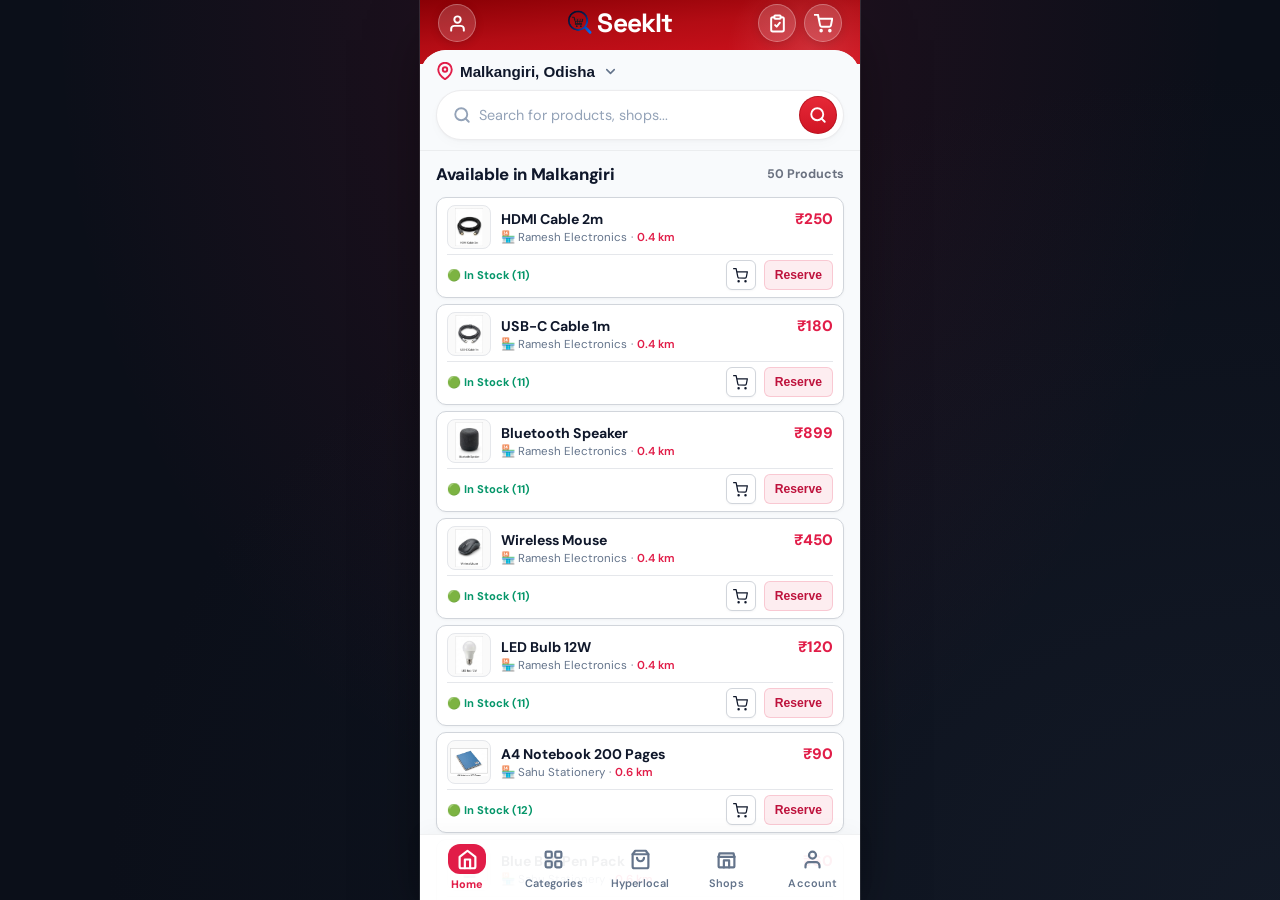
==== commit b5d05097: "Add files via upload" ====
--- a/index.html
+++ b/index.html
@@ -17,44 +17,79 @@
   <div id="app">
     <!-- App Header Gradient -->
     <header class="app-header-gradient">
-      <!-- Top Bar: Logo & Brand Centered -->
-      <div class="header-top-brand-row" style="justify-content: center;">
+      <!-- Top Bar: Account (Left), Logo (Center), Cart (Right) -->
+      <div class="header-top-brand-row">
+        <!-- Top Left: Account Button -->
+        <a href="account.html" class="header-icon-btn" id="btn-top-account" aria-label="Account" title="My Account">
+          <svg viewBox="0 0 24 24" fill="none" stroke="currentColor" stroke-width="2.5" stroke-linecap="round" stroke-linejoin="round">
+            <path d="M20 21v-2a4 4 0 0 0-4-4H8a4 4 0 0 0-4 4v2"></path>
+            <circle cx="12" cy="7" r="4"></circle>
+          </svg>
+        </a>
+
+        <!-- Center: Logo & Brand -->
         <a href="index.html" class="header-brand-title" style="text-decoration: none; display: inline-flex; align-items: center; justify-content: center; gap: 0;">
           <img src="logo.png" alt="SeekIt Logo" style="height: 36px; width: auto; object-fit: contain; margin: 0; padding: 0;" />
           <span>SeekIt</span>
         </a>
+
+        <!-- Top Right: Reserved Products & Cart Buttons -->
+        <div style="display: flex; align-items: center; gap: 8px;">
+          <!-- Reserved Products Button (on left of Cart) -->
+          <a href="reservedproducts.html" class="header-icon-btn" id="btn-top-reserved" aria-label="Reserved Products" title="Reserved Products">
+            <svg viewBox="0 0 24 24" fill="none" stroke="currentColor" stroke-width="2.5" stroke-linecap="round" stroke-linejoin="round">
+              <path d="M16 4h2a2 2 0 0 1 2 2v14a2 2 0 0 1-2 2H6a2 2 0 0 1-2-2V6a2 2 0 0 1 2-2h2"></path>
+              <rect x="8" y="2" width="8" height="4" rx="1" ry="1"></rect>
+              <polyline points="9 14 11 16 15 11"></polyline>
+            </svg>
+            <span class="header-cart-badge" id="top-reserved-badge" style="display: none;">0</span>
+          </a>
+
+          <!-- Cart Button -->
+          <a href="cart.html" class="header-icon-btn" id="btn-top-cart" aria-label="Cart" title="Your Cart">
+            <svg viewBox="0 0 24 24" fill="none" stroke="currentColor" stroke-width="2.5" stroke-linecap="round" stroke-linejoin="round">
+              <circle cx="9" cy="21" r="1"></circle>
+              <circle cx="20" cy="21" r="1"></circle>
+              <path d="M1 1h4l2.68 13.39a2 2 0 0 0 2 1.61h9.72a2 2 0 0 0 2-1.61L23 6H6"></path>
+            </svg>
+            <span class="header-cart-badge" id="top-cart-badge" style="display: none;">0</span>
+          </a>
+        </div>
       </div>
     </header>
 
     <!-- Curved Main Content Sheet -->
     <main class="curved-sheet-content">
-      <!-- Location & Distance Radius Row -->
-      <div class="home-location-bar">
-        <button class="location-dropdown-btn" id="location-btn">
-          <svg class="loc-pin-icon" viewBox="0 0 24 24" fill="none" stroke="currentColor" stroke-width="2.5" stroke-linecap="round" stroke-linejoin="round">
-            <path d="M21 10c0 7-9 13-9 13s-9-6-9-13a9 9 0 0 1 18 0z" />
-            <circle cx="12" cy="10" r="3" />
-          </svg>
-          <span id="location-text">Malkangiri, Odisha</span>
-          <svg class="chevron-icon" viewBox="0 0 24 24" fill="none" stroke="currentColor" stroke-width="2.5" stroke-linecap="round" stroke-linejoin="round">
-            <polyline points="6 9 12 15 18 9" />
-          </svg>
-        </button>
-      </div>
-
-      <!-- Pill Search Bar with Red Circle Search Button -->
-      <div class="search-pill-container" id="search-bar">
-        <svg class="search-pill-left-icon" viewBox="0 0 24 24" fill="none" stroke="currentColor" stroke-width="2.5" stroke-linecap="round" stroke-linejoin="round">
-          <circle cx="11" cy="11" r="8"></circle>
-          <line x1="21" y1="21" x2="16.65" y2="16.65"></line>
-        </svg>
-        <input type="text" class="search-pill-input" id="search-input" placeholder="Search for products, shops..." autocomplete="off" />
-        <button class="search-pill-btn" id="search-btn" aria-label="Search">
-          <svg viewBox="0 0 24 24" fill="none" stroke="currentColor" stroke-width="2.5" stroke-linecap="round" stroke-linejoin="round">
+      <!-- Fixed Sticky Header: Location & Search Bar -->
+      <div class="home-sticky-header">
+        <!-- Location & Distance Radius Row -->
+        <div class="home-location-bar">
+          <button class="location-dropdown-btn" id="location-btn">
+            <svg class="loc-pin-icon" viewBox="0 0 24 24" fill="none" stroke="currentColor" stroke-width="2.5" stroke-linecap="round" stroke-linejoin="round">
+              <path d="M21 10c0 7-9 13-9 13s-9-6-9-13a9 9 0 0 1 18 0z" />
+              <circle cx="12" cy="10" r="3" />
+            </svg>
+            <span id="location-text">Malkangiri, Odisha</span>
+            <svg class="chevron-icon" viewBox="0 0 24 24" fill="none" stroke="currentColor" stroke-width="2.5" stroke-linecap="round" stroke-linejoin="round">
+              <polyline points="6 9 12 15 18 9" />
+            </svg>
+          </button>
+        </div>
+
+        <!-- Pill Search Bar with Red Circle Search Button -->
+        <div class="search-pill-container" id="search-bar">
+          <svg class="search-pill-left-icon" viewBox="0 0 24 24" fill="none" stroke="currentColor" stroke-width="2.5" stroke-linecap="round" stroke-linejoin="round">
             <circle cx="11" cy="11" r="8"></circle>
             <line x1="21" y1="21" x2="16.65" y2="16.65"></line>
           </svg>
-        </button>
+          <input type="text" class="search-pill-input" id="search-input" placeholder="Search for products, shops..." autocomplete="off" />
+          <button class="search-pill-btn" id="search-btn" aria-label="Search">
+            <svg viewBox="0 0 24 24" fill="none" stroke="currentColor" stroke-width="2.5" stroke-linecap="round" stroke-linejoin="round">
+              <circle cx="11" cy="11" r="8"></circle>
+              <line x1="21" y1="21" x2="16.65" y2="16.65"></line>
+            </svg>
+          </button>
+        </div>
       </div>
 
       <!-- Live Nearby Products Feed -->
@@ -155,15 +190,15 @@
         <span class="nav-label">Categories</span>
       </a>
 
-      <a class="nav-item" href="cart.html" id="nav-cart">
-        <div class="nav-icon-container">
-          <svg class="nav-icon" viewBox="0 0 24 24" fill="none" stroke="currentColor" stroke-width="2.5" stroke-linecap="round" stroke-linejoin="round">
-            <circle cx="9" cy="21" r="1" />
-            <circle cx="20" cy="21" r="1" />
-            <path d="M1 1h4l2.68 13.39a2 2 0 0 0 2 1.61h9.72a2 2 0 0 0 2-1.61L23 6H6" />
-          </svg>
-        </div>
-        <span class="nav-label">Cart</span>
+      <a class="nav-item" href="hyperlocal.html" id="nav-hyperlocal">
+        <div class="nav-icon-container">
+          <svg class="nav-icon" viewBox="0 0 24 24" fill="none" stroke="currentColor" stroke-width="2.5" stroke-linecap="round" stroke-linejoin="round">
+            <path d="M6 2L3 6v14a2 2 0 0 0 2 2h14a2 2 0 0 0 2-2V6l-3-4z" />
+            <line x1="3" y1="6" x2="21" y2="6" />
+            <path d="M16 10a4 4 0 0 1-8 0" />
+          </svg>
+        </div>
+        <span class="nav-label">Hyperlocal</span>
       </a>
 
       <a class="nav-item" href="shops.html" id="nav-shops">
--- a/style.css
+++ b/style.css
@@ -1,2741 +1,3146 @@
-/* ══════════════════════════════════════════════════
-   SEEKIT / NEARBUY — Mobile-First Design System v3
-   Modern Quick-Commerce Crimson UI (Matching Figma / Mockups)
-   ══════════════════════════════════════════════════ */
-
-/* ── Reset ── */
-*, *::before, *::after {
-  margin: 0;
-  padding: 0;
-  box-sizing: border-box;
-}
-
-:root {
-  /* ── Brand Crimson Palette ── */
-  --crimson: #D3121E;
-  --crimson-dark: #8A0005;
-  --crimson-mid: #B30C14;
-  --crimson-bright: #E11D48;
-  --crimson-wash: #FEECEE;
-  --crimson-glow: rgba(211, 18, 30, 0.18);
-
-  /* ── Accents ── */
-  --amber: #F59E0B;
-  --amber-light: #FBBF24;
-  --amber-wash: #FFFBEB;
-  --amber-border: #FDE68A;
-  
-  --leaf: #10B981;
-  --leaf-dark: #059669;
-  --leaf-wash: #E8F8EE;
-  --leaf-border: rgba(16, 185, 129, 0.2);
-
-  --rose-closed: #EF4444;
-  --rose-wash: #FEE2E2;
-  --rose-border: rgba(239, 68, 68, 0.2);
-
-  /* ── Typography & Ink ── */
-  --ink: #111827;
-  --ink-secondary: #374151;
-  --ink-soft: #4B5563;
-  --ink-mute: #9CA3AF;
-  --ink-light: #D1D5DB;
-
-  /* ── Backgrounds & Surfaces ── */
-  --paper: #F8F9FA;
-  --paper-soft: #FAF9F7;
-  --surface: #FFFFFF;
-  --surface-alt: #F3F4F6;
-  --border: #ECEEF1;
-  --border-subtle: #F3F4F6;
-
-  /* ── Nav ── */
-  --nav-bg: #FFFFFF;
-  --nav-border: #EAEAEA;
-  --nav-inactive: #6B7280;
-  --nav-active: #DC2626;
-
-  /* ── Layout & Radii ── */
-  --nav-height: 68px;
-  --r-sm: 8px;
-  --r-md: 14px;
-  --r-lg: 20px;
-  --r-xl: 28px;
-  --r-pill: 9999px;
-
-  /* ── Shadows ── */
-  --shadow-sm: 0 2px 8px rgba(0, 0, 0, 0.03);
-  --shadow-md: 0 4px 16px rgba(0, 0, 0, 0.05);
-  --shadow-lg: 0 10px 30px rgba(0, 0, 0, 0.08);
-  --shadow-nav: 0 -4px 20px rgba(0, 0, 0, 0.05);
-  --shadow-sheet: 0 -8px 30px rgba(0, 0, 0, 0.12);
-
-  /* ── Transitions ── */
-  --ease: cubic-bezier(0.16, 1, 0.3, 1);
-  --dur-fast: 150ms;
-  --dur-norm: 250ms;
-
-  /* Legacy tokens for JS compatibility */
-  --brand: var(--crimson);
-  --brand-light: var(--crimson-wash);
-  --brand-glow: var(--crimson-glow);
-  --white: #ffffff;
-  --gray-50: #FAF9F7;
-  --gray-100: #F3F4F6;
-  --gray-200: #E5E7EB;
-  --gray-300: #D1D5DB;
-  --gray-400: #9CA3AF;
-  --gray-500: #6B7280;
-  --gray-600: #4B5563;
-  --gray-700: #374151;
-  --gray-800: #1F2937;
-  --gray-900: #111827;
-  --text-primary: var(--ink);
-  --text-secondary: var(--ink-soft);
-  --text-muted: var(--ink-mute);
-  --red-600: var(--crimson);
-  --radius-sm: var(--r-sm);
-  --radius-md: var(--r-md);
-  --radius-lg: var(--r-lg);
-  --radius-xl: var(--r-xl);
-  --radius-2xl: var(--r-xl);
-  --radius-full: var(--r-pill);
-}
-
-html {
-  font-family: 'DM Sans', 'Inter', -apple-system, BlinkMacSystemFont, 'Segoe UI', Roboto, sans-serif;
-  font-size: 16px;
-  -webkit-font-smoothing: antialiased;
-  -moz-osx-font-smoothing: grayscale;
-  -webkit-tap-highlight-color: transparent;
-  background: #E5E7EB;
-}
-
-body {
-  background: #E5E7EB;
-  color: var(--ink);
-  min-height: 100dvh;
-  overflow-x: hidden;
-  display: flex;
-  justify-content: center;
-}
-
-#app {
-  width: 100%;
-  max-width: 440px;
-  min-height: 100dvh;
-  position: relative;
-  background: var(--paper);
-  box-shadow: 0 0 40px rgba(0, 0, 0, 0.1);
-  overflow-x: hidden;
-  display: flex;
-  flex-direction: column;
-}
-
-/* ══════════════════════════════════════════════════
-   STATUS BAR (Mobile Header Top)
-   ══════════════════════════════════════════════════ */
-.status-bar {
-  display: flex;
-  align-items: center;
-  justify-content: space-between;
-  padding: 10px 20px 4px 20px;
-  color: #FFFFFF;
-  font-size: 0.88rem;
-  font-weight: 700;
-  letter-spacing: -0.02em;
-  z-index: 101;
-  position: relative;
-}
-
-.status-bar-time {
-  font-size: 0.95rem;
-  font-weight: 800;
-}
-
-.status-bar-icons {
-  display: flex;
-  align-items: center;
-  gap: 6px;
-}
-
-.status-bar-icons svg {
-  width: 17px;
-  height: 17px;
-  fill: currentColor;
-}
-
-/* ══════════════════════════════════════════════════
-   CRIMSON APP HEADER (Hero Banner)
-   ══════════════════════════════════════════════════ */
-.app-header-gradient {
-  background: linear-gradient(175deg, var(--crimson-dark) 0%, var(--crimson-mid) 45%, var(--crimson) 100%);
-  padding: 4px 18px 34px 18px;
-  color: #FFFFFF;
-  position: relative;
-  overflow: hidden;
-}
-
-.app-header-gradient::after {
-  content: '';
-  position: absolute;
-  top: -40px;
-  right: -40px;
-  width: 180px;
-  height: 180px;
-  border-radius: 50%;
-  background: radial-gradient(circle, rgba(255, 255, 255, 0.12) 0%, transparent 65%);
-  pointer-events: none;
-}
-
-/* Header Top Brand Row (Home Screen) */
-.header-top-brand-row {
-  display: flex;
-  align-items: center;
-  justify-content: space-between;
-  padding: 4px 0 14px 0;
-}
-
-.header-icon-btn {
-  background: none;
-  border: none;
-  color: #FFFFFF;
-  width: 36px;
-  height: 36px;
-  display: flex;
-  align-items: center;
-  justify-content: center;
-  cursor: pointer;
-  border-radius: 50%;
-  transition: background var(--dur-fast);
-}
-
-.header-icon-btn:active {
-  background: rgba(255, 255, 255, 0.2);
-}
-
-.header-icon-btn svg {
-  width: 22px;
-  height: 22px;
-}
-
-.header-brand-title {
-  font-family: 'Space Grotesk', 'DM Sans', sans-serif;
-  font-size: 1.65rem;
-  font-weight: 800;
-  color: #FFFFFF;
-  letter-spacing: -0.03em;
-  display: flex;
-  align-items: center;
-  gap: 0;
-}
-
-.header-brand-title .brand-dot {
-  width: 7px;
-  height: 7px;
-  background: #FFFFFF;
-  border-radius: 50%;
-  display: inline-block;
-  margin-bottom: 2px;
-}
-
-/* Header Titles (Shops, Categories, Cart, Account) */
-.app-header-title-wrap {
-  margin-bottom: 12px;
-}
-
-.app-header-title {
-  font-size: 1.65rem;
-  font-weight: 800;
-  letter-spacing: -0.03em;
-  color: #FFFFFF;
-  line-height: 1.2;
-}
-
-.app-header-subtitle {
-  font-size: 0.88rem;
-  color: rgba(255, 255, 255, 0.85);
-  font-weight: 500;
-  margin-top: 3px;
-}
-
-/* Header Control Pills (Location + Filter) */
-.app-header-controls {
-  display: flex;
-  align-items: center;
-  justify-content: space-between;
-  gap: 10px;
-  margin-top: 14px;
-}
-
-.app-header-pill {
-  display: inline-flex;
-  align-items: center;
-  gap: 6px;
-  background: rgba(0, 0, 0, 0.26);
-  backdrop-filter: blur(8px);
-  -webkit-backdrop-filter: blur(8px);
-  border: 1px solid rgba(255, 255, 255, 0.16);
-  color: #FFFFFF;
-  padding: 8px 16px;
-  border-radius: var(--r-pill);
-  font-size: 0.84rem;
-  font-weight: 600;
-  cursor: pointer;
-  transition: all var(--dur-fast);
-  white-space: nowrap;
-}
-
-.app-header-pill:active {
-  background: rgba(0, 0, 0, 0.4);
-  transform: scale(0.97);
-}
-
-.app-header-pill svg {
-  width: 14px;
-  height: 14px;
-  flex-shrink: 0;
-}
-
-.app-header-pill.filter-btn {
-  padding: 8px 18px;
-}
-
-/* ══════════════════════════════════════════════════
-   CURVED MAIN SHEET (Signature Rounded Overlay)
-   ══════════════════════════════════════════════════ */
-.curved-sheet-content {
-  background: var(--paper);
-  border-radius: var(--r-xl) var(--r-xl) 0 0;
-  margin-top: -20px;
-  position: relative;
-  z-index: 10;
-  padding: 20px 16px calc(var(--nav-height) + 24px) 16px;
-  min-height: calc(100vh - 160px);
-  flex: 1;
-}
-
-/* ══════════════════════════════════════════════════
-   HOME SCREEN (SeekIt)
-   ══════════════════════════════════════════════════ */
-.home-location-bar {
-  display: flex;
-  align-items: center;
-  justify-content: space-between;
-  margin-bottom: 16px;
-}
-
-.location-dropdown-btn {
-  display: inline-flex;
-  align-items: center;
-  gap: 6px;
-  font-size: 0.95rem;
-  font-weight: 700;
-  color: var(--ink);
-  background: none;
-  border: none;
-  cursor: pointer;
-  padding: 0;
-}
-
-.location-dropdown-btn .loc-pin-icon {
-  width: 18px;
-  height: 18px;
-  color: var(--crimson);
-  flex-shrink: 0;
-}
-
-.location-dropdown-btn .chevron-icon {
-  width: 15px;
-  height: 15px;
-  color: var(--ink-soft);
-  margin-left: 2px;
-}
-
-.radius-badge-pill {
-  background: #FEF3C7;
-  color: #92400E;
-  font-size: 0.76rem;
-  font-weight: 700;
-  padding: 4px 12px;
-  border-radius: var(--r-pill);
-  border: 1px solid #FDE68A;
-}
-
-.home-hero-headline {
-  margin-bottom: 16px;
-}
-
-.home-hero-title {
-  font-size: 1.7rem;
-  font-weight: 800;
-  color: var(--ink);
-  line-height: 1.18;
-  letter-spacing: -0.03em;
-}
-
-.home-hero-subtitle {
-  font-size: 0.9rem;
-  color: var(--ink-soft);
-  margin-top: 4px;
-  font-weight: 500;
-}
-
-/* Home Pill Search Bar */
-.search-pill-container {
-  position: relative;
-  display: flex;
-  align-items: center;
-  background: var(--surface);
-  border: 1.5px solid #E5E7EB;
-  border-radius: var(--r-pill);
-  padding: 6px 6px 6px 16px;
-  box-shadow: 0 3px 12px rgba(0, 0, 0, 0.04);
-  transition: all var(--dur-norm) var(--ease);
-  margin-bottom: 18px;
-}
-
-.search-pill-container:focus-within {
-  border-color: var(--crimson);
-  box-shadow: 0 0 0 3px var(--crimson-glow);
-}
-
-.search-pill-left-icon {
-  width: 18px;
-  height: 18px;
-  color: var(--ink-mute);
-  margin-right: 8px;
-  flex-shrink: 0;
-}
-
-.search-pill-input {
-  flex: 1;
-  border: none;
-  outline: none;
-  background: transparent;
-  font-size: 0.9rem;
-  font-weight: 500;
-  color: var(--ink);
-  font-family: inherit;
-}
-
-.search-pill-input::placeholder {
-  color: var(--ink-mute);
-  font-weight: 400;
-}
-
-.search-pill-btn {
-  width: 38px;
-  height: 38px;
-  border-radius: 50%;
-  background: var(--crimson);
-  color: #FFFFFF;
-  border: none;
-  display: flex;
-  align-items: center;
-  justify-content: center;
-  cursor: pointer;
-  transition: all var(--dur-fast);
-  flex-shrink: 0;
-}
-
-.search-pill-btn:active {
-  transform: scale(0.92);
-  background: var(--crimson-dark);
-}
-
-.search-pill-btn svg {
-  width: 18px;
-  height: 18px;
-}
-
-/* Ask Nearby Banner Card */
-.ask-banner-card {
-  background: linear-gradient(135deg, #FFF9F2 0%, #FFF3E6 100%);
-  border: 1.5px solid #FDE6D2;
-  border-radius: var(--r-lg);
-  padding: 18px 16px;
-  display: flex;
-  align-items: center;
-  justify-content: space-between;
-  margin-bottom: 22px;
-  box-shadow: 0 3px 10px rgba(245, 158, 11, 0.05);
-}
-
-.ask-banner-info {
-  flex: 1;
-}
-
-.ask-banner-title {
-  font-size: 1.05rem;
-  font-weight: 800;
-  color: #1F2937;
-  margin-bottom: 3px;
-  letter-spacing: -0.02em;
-}
-
-.ask-banner-desc {
-  font-size: 0.8rem;
-  color: #6B7280;
-  line-height: 1.35;
-  font-weight: 500;
-}
-
-.ask-banner-right {
-  display: flex;
-  flex-direction: column;
-  align-items: center;
-  gap: 8px;
-  margin-left: 12px;
-}
-
-.ask-banner-icon {
-  font-size: 1.8rem;
-  line-height: 1;
-}
-
-.btn-ask-now {
-  background: #F59E0B;
-  color: #000000;
-  font-size: 0.78rem;
-  font-weight: 800;
-  padding: 6px 14px;
-  border-radius: var(--r-pill);
-  border: none;
-  cursor: pointer;
-  box-shadow: 0 2px 8px rgba(245, 158, 11, 0.25);
-  transition: all var(--dur-fast);
-  white-space: nowrap;
-}
-
-.btn-ask-now:active {
-  transform: scale(0.95);
-  background: #D97706;
-}
-
-/* Popular Categories Carousel on Home */
-.section-header-row {
-  display: flex;
-  align-items: center;
-  justify-content: space-between;
-  margin-bottom: 14px;
-}
-
-.section-heading-title {
-  font-size: 1.05rem;
-  font-weight: 800;
-  color: var(--ink);
-  letter-spacing: -0.02em;
-}
-
-.section-link-action {
-  font-size: 0.82rem;
-  font-weight: 700;
-  color: var(--crimson);
-  text-decoration: none;
-}
-
-.popular-categories-row {
-  display: flex;
-  align-items: flex-start;
-  justify-content: space-between;
-  gap: 8px;
-  margin-bottom: 24px;
-  overflow-x: auto;
-  padding-bottom: 4px;
-  scrollbar-width: none;
-}
-
-.popular-categories-row::-webkit-scrollbar {
-  display: none;
-}
-
-.popular-cat-item {
-  display: flex;
-  flex-direction: column;
-  align-items: center;
-  text-decoration: none;
-  cursor: pointer;
-  flex: 1;
-  min-width: 60px;
-}
-
-.popular-cat-circle {
-  width: 54px;
-  height: 54px;
-  border-radius: 50%;
-  background: var(--surface);
-  border: 1px solid #ECEEF1;
-  display: flex;
-  align-items: center;
-  justify-content: center;
-  font-size: 1.5rem;
-  box-shadow: 0 2px 8px rgba(0, 0, 0, 0.04);
-  margin-bottom: 6px;
-  transition: transform var(--dur-fast), border-color var(--dur-fast);
-}
-
-.popular-cat-item:active .popular-cat-circle {
-  transform: scale(0.92);
-  border-color: var(--crimson);
-}
-
-.popular-cat-label {
-  font-size: 0.72rem;
-  font-weight: 600;
-  color: var(--ink-soft);
-  text-align: center;
-  white-space: nowrap;
-}
-
-/* ══════════════════════════════════════════════════
-   SHOPS PAGE (Screen 1 Match)
-   ══════════════════════════════════════════════════ */
-.shops-list {
-  display: flex;
-  flex-direction: column;
-  gap: 14px;
-}
-
-.shop-card {
-  background: var(--surface);
-  border-radius: var(--r-lg);
-  padding: 16px;
-  border: 1px solid #EAEAEA;
-  box-shadow: 0 3px 12px rgba(0, 0, 0, 0.03);
-  display: flex;
-  flex-direction: column;
-  gap: 12px;
-  transition: transform var(--dur-fast), box-shadow var(--dur-fast);
-}
-
-.shop-card:hover {
-  box-shadow: 0 6px 18px rgba(0, 0, 0, 0.06);
-}
-
-.shop-card-main {
-  display: flex;
-  gap: 14px;
-  align-items: flex-start;
-  cursor: pointer;
-}
-
-.shop-thumb-img {
-  width: 78px;
-  height: 78px;
-  border-radius: var(--r-md);
-  object-fit: cover;
-  flex-shrink: 0;
-  background: #F3F4F6;
-}
-
-.shop-info {
-  flex: 1;
-  min-width: 0;
-}
-
-.shop-name-row {
-  display: flex;
-  align-items: center;
-  justify-content: space-between;
-  gap: 8px;
-  margin-bottom: 4px;
-}
-
-.shop-title {
-  font-size: 1.05rem;
-  font-weight: 800;
-  color: var(--ink);
-  letter-spacing: -0.02em;
-  white-space: nowrap;
-  overflow: hidden;
-  text-overflow: ellipsis;
-}
-
-.shop-badge-status {
-  font-size: 0.68rem;
-  font-weight: 800;
-  padding: 3px 8px;
-  border-radius: 6px;
-  text-transform: uppercase;
-  letter-spacing: 0.04em;
-  flex-shrink: 0;
-}
-
-.shop-badge-status.open {
-  background: var(--leaf-wash);
-  color: var(--leaf);
-  border: 1px solid var(--leaf-border);
-}
-
-.shop-badge-status.closed {
-  background: var(--rose-wash);
-  color: var(--rose-closed);
-  border: 1px solid var(--rose-border);
-}
-
-.shop-meta-line {
-  display: flex;
-  align-items: center;
-  flex-wrap: wrap;
-  gap: 4px;
-  font-size: 0.8rem;
-  color: var(--ink-soft);
-  margin-bottom: 8px;
-}
-
-.shop-rating-star {
-  color: #F59E0B;
-  font-size: 0.88rem;
-}
-
-.shop-rating-val {
-  font-weight: 700;
-  color: #1F2937;
-}
-
-.shop-rating-count {
-  color: #6B7280;
-  font-size: 0.76rem;
-}
-
-.shop-meta-dot {
-  color: #9CA3AF;
-  margin: 0 2px;
-}
-
-.shop-tags-row {
-  display: flex;
-  flex-wrap: wrap;
-  gap: 6px;
-}
-
-.shop-tag-pill {
-  background: #F3F4F6;
-  color: #4B5563;
-  font-size: 0.74rem;
-  font-weight: 600;
-  padding: 3px 10px;
-  border-radius: var(--r-pill);
-  display: inline-block;
-}
-
-/* Shop Products Accordion inside Card */
-.shop-toggle-bar {
-  display: flex;
-  align-items: center;
-  justify-content: space-between;
-  padding-top: 10px;
-  border-top: 1px solid #F3F4F6;
-  font-size: 0.78rem;
-  font-weight: 700;
-  color: var(--crimson);
-  cursor: pointer;
-}
-
-.shop-toggle-chevron {
-  width: 16px;
-  height: 16px;
-  transition: transform var(--dur-norm);
-}
-
-.shop-card.expanded .shop-toggle-chevron {
-  transform: rotate(180deg);
-}
-
-.shop-card-body {
-  display: none;
-  padding-top: 8px;
-}
-
-.shop-card.expanded .shop-card-body {
-  display: block;
-}
-
-/* ══════════════════════════════════════════════════
-   YOUR CART PAGE (Screen 2 Match)
-   ══════════════════════════════════════════════════ */
-.cart-header-row {
-  display: flex;
-  align-items: center;
-  justify-content: space-between;
-  margin-bottom: 4px;
-}
-
-.cart-header-edit-btn {
-  background: none;
-  border: none;
-  color: #FFFFFF;
-  font-size: 0.88rem;
-  font-weight: 600;
-  cursor: pointer;
-  opacity: 0.9;
-}
-
-.cart-items-list {
-  display: flex;
-  flex-direction: column;
-  gap: 12px;
-  margin-bottom: 20px;
-}
-
-.cart-item-card {
-  background: var(--surface);
-  border-radius: var(--r-md);
-  padding: 14px;
-  border: 1px solid #EAEAEA;
-  box-shadow: 0 2px 8px rgba(0, 0, 0, 0.03);
-  display: flex;
-  align-items: center;
-  gap: 12px;
-  position: relative;
-}
-
-.cart-item-img {
-  width: 64px;
-  height: 64px;
-  border-radius: var(--r-sm);
-  object-fit: contain;
-  background: #FAFAFA;
-  padding: 4px;
-  flex-shrink: 0;
-  border: 1px solid #F3F4F6;
-}
-
-.cart-item-info {
-  flex: 1;
-  min-width: 0;
-}
-
-.cart-item-name {
-  font-size: 0.95rem;
-  font-weight: 700;
-  color: var(--ink);
-  line-height: 1.25;
-  white-space: nowrap;
-  overflow: hidden;
-  text-overflow: ellipsis;
-}
-
-.cart-item-shop {
-  font-size: 0.78rem;
-  color: var(--ink-mute);
-  margin: 2px 0 4px 0;
-}
-
-.cart-item-price {
-  font-size: 1.05rem;
-  font-weight: 800;
-  color: var(--ink);
-}
-
-.btn-cart-remove-x {
-  position: absolute;
-  top: 10px;
-  right: 12px;
-  background: #F3F4F6;
-  color: #6B7280;
-  border: none;
-  width: 22px;
-  height: 22px;
-  border-radius: 50%;
-  font-size: 0.72rem;
-  display: flex;
-  align-items: center;
-  justify-content: center;
-  cursor: pointer;
-  transition: all var(--dur-fast);
-}
-
-.btn-cart-remove-x:hover {
-  background: #FEE2E2;
-  color: #DC2626;
-}
-
-/* Quantity Stepper Pill */
-.cart-stepper-pill {
-  display: inline-flex;
-  align-items: center;
-  gap: 12px;
-  background: var(--surface);
-  border: 1.5px solid #E5E7EB;
-  border-radius: var(--r-pill);
-  padding: 4px 12px;
-  margin-top: 6px;
-}
-
-.cart-stepper-btn {
-  background: none;
-  border: none;
-  font-size: 1rem;
-  font-weight: 700;
-  color: var(--ink);
-  cursor: pointer;
-  width: 20px;
-  height: 20px;
-  display: flex;
-  align-items: center;
-  justify-content: center;
-}
-
-.cart-stepper-val {
-  font-size: 0.9rem;
-  font-weight: 800;
-  color: var(--ink);
-  min-width: 14px;
-  text-align: center;
-}
-
-/* Delivery Address & Bill Card */
-.cart-bill-card {
-  background: var(--surface);
-  border-radius: var(--r-lg);
-  padding: 16px;
-  border: 1px solid #EAEAEA;
-  box-shadow: 0 3px 12px rgba(0, 0, 0, 0.03);
-  margin-bottom: 20px;
-}
-
-.cart-delivery-section {
-  margin-bottom: 14px;
-}
-
-.cart-delivery-label-row {
-  font-size: 0.88rem;
-  font-weight: 800;
-  color: var(--ink);
-  margin-bottom: 8px;
-}
-
-.cart-delivery-address-box {
-  display: flex;
-  align-items: flex-start;
-  justify-content: space-between;
-  gap: 8px;
-}
-
-.cart-address-left {
-  display: flex;
-  align-items: flex-start;
-  gap: 8px;
-}
-
-.cart-address-icon {
-  color: var(--crimson);
-  width: 18px;
-  height: 18px;
-  flex-shrink: 0;
-  margin-top: 2px;
-}
-
-.cart-address-title {
-  font-size: 0.95rem;
-  font-weight: 800;
-  color: var(--ink);
-}
-
-.cart-address-text {
-  font-size: 0.82rem;
-  color: var(--ink-soft);
-  margin-top: 2px;
-}
-
-.cart-change-addr-btn {
-  background: none;
-  border: none;
-  color: var(--crimson);
-  font-size: 0.84rem;
-  font-weight: 700;
-  cursor: pointer;
-  white-space: nowrap;
-}
-
-.cart-divider-line {
-  height: 1px;
-  background: #F3F4F6;
-  margin: 14px 0;
-}
-
-.bill-row {
-  display: flex;
-  align-items: center;
-  justify-content: space-between;
-  font-size: 0.88rem;
-  color: var(--ink-soft);
-  margin-bottom: 8px;
-}
-
-.bill-row.total {
-  font-size: 1.1rem;
-  font-weight: 800;
-  color: var(--ink);
-  margin-top: 10px;
-}
-
-.btn-place-order {
-  width: 100%;
-  height: 52px;
-  background: var(--crimson);
-  color: #FFFFFF;
-  border: none;
-  border-radius: var(--r-md);
-  font-size: 1.05rem;
-  font-weight: 800;
-  cursor: pointer;
-  box-shadow: 0 4px 16px rgba(211, 18, 30, 0.28);
-  transition: all var(--dur-fast);
-}
-
-.btn-place-order:active {
-  transform: scale(0.98);
-  background: var(--crimson-dark);
-}
-
-/* ══════════════════════════════════════════════════
-   CATEGORIES PAGE (Screen 3 Match)
-   ══════════════════════════════════════════════════ */
-.categories-search-box {
-  position: relative;
-  margin-bottom: 18px;
-}
-
-.categories-search-input {
-  width: 100%;
-  background: var(--surface);
-  border: 1.5px solid #E5E7EB;
-  border-radius: var(--r-pill);
-  padding: 12px 42px 12px 18px;
-  font-size: 0.9rem;
-  font-weight: 500;
-  color: var(--ink);
-  outline: none;
-  box-shadow: 0 2px 10px rgba(0, 0, 0, 0.03);
-}
-
-.categories-search-input:focus {
-  border-color: var(--crimson);
-  box-shadow: 0 0 0 3px var(--crimson-glow);
-}
-
-.categories-search-icon {
-  position: absolute;
-  right: 16px;
-  top: 50%;
-  transform: translateY(-50%);
-  width: 18px;
-  height: 18px;
-  color: var(--ink-mute);
-  pointer-events: none;
-}
-
-.categories-grid {
-  display: grid;
-  grid-template-columns: repeat(3, 1fr);
-  gap: 12px;
-  margin-bottom: 20px;
-}
-
-.category-tile-card {
-  border-radius: var(--r-lg);
-  padding: 16px 8px;
-  display: flex;
-  flex-direction: column;
-  align-items: center;
-  text-align: center;
-  text-decoration: none;
-  cursor: pointer;
-  transition: transform var(--dur-fast), box-shadow var(--dur-fast);
-  border: 1px solid transparent;
-}
-
-.category-tile-card:hover {
-  transform: translateY(-2px);
-  box-shadow: var(--shadow-sm);
-}
-
-.category-tile-card:active {
-  transform: scale(0.95);
-}
-
-/* Pastel backgrounds matching screenshot 3 */
-.category-tile-card.grocery { background: #FFFBEB; }
-.category-tile-card.snacks { background: #FFF7ED; }
-.category-tile-card.beverages { background: #F0FDF4; }
-.category-tile-card.personal-care { background: #FAF5FF; }
-.category-tile-card.household { background: #EFF6FF; }
-.category-tile-card.bakery { background: #FFF8F1; }
-.category-tile-card.dairy { background: #FEFCE8; }
-.category-tile-card.fruits-veg { background: #F0FDF4; }
-.category-tile-card.electronics { background: #ECFEFF; }
-.category-tile-card.stationery { background: #EFF6FF; }
-.category-tile-card.hardware { background: #F3F4F6; }
-.category-tile-card.mobile { background: #F5F3FF; }
-.category-tile-card.auto { background: #FFF1F2; }
-.category-tile-card.sports { background: #F0FDF4; }
-.category-tile-card.home { background: #FFFBEB; }
-.category-tile-card.agri { background: #F0FDF4; }
-
-.category-tile-icon {
-  font-size: 2.2rem;
-  margin-bottom: 8px;
-  line-height: 1;
-}
-
-.category-tile-name {
-  font-size: 0.82rem;
-  font-weight: 800;
-  color: var(--ink);
-  margin-bottom: 2px;
-  letter-spacing: -0.01em;
-}
-
-.category-tile-count {
-  font-size: 0.7rem;
-  color: #6B7280;
-  font-weight: 500;
-}
-
-/* ══════════════════════════════════════════════════
-   ACCOUNT PAGE (Screen 5 Match)
-   ══════════════════════════════════════════════════ */
-.account-user-banner {
-  display: flex;
-  align-items: center;
-  gap: 14px;
-  margin-bottom: 14px;
-}
-
-.account-avatar-ring {
-  width: 64px;
-  height: 64px;
-  border-radius: 50%;
-  border: 2.5px solid #FFFFFF;
-  background: rgba(255, 255, 255, 0.2);
-  display: flex;
-  align-items: center;
-  justify-content: center;
-  font-size: 1.8rem;
-  flex-shrink: 0;
-  overflow: hidden;
-}
-
-.account-avatar-ring img {
-  width: 100%;
-  height: 100%;
-  object-fit: cover;
-}
-
-.account-user-details {
-  flex: 1;
-}
-
-.account-user-heading {
-  font-size: 1.35rem;
-  font-weight: 800;
-  color: #FFFFFF;
-  line-height: 1.2;
-}
-
-.account-user-subtext {
-  font-size: 0.82rem;
-  color: rgba(255, 255, 255, 0.85);
-  margin-top: 2px;
-}
-
-.account-auth-buttons-row {
-  display: flex;
-  gap: 10px;
-  margin-top: 14px;
-}
-
-.btn-account-signin {
-  background: #FBBF24;
-  color: #000000;
-  font-size: 0.84rem;
-  font-weight: 800;
-  padding: 8px 20px;
-  border-radius: var(--r-pill);
-  border: none;
-  cursor: pointer;
-  text-decoration: none;
-  display: inline-block;
-}
-
-.btn-account-create {
-  background: #FFFFFF;
-  color: #000000;
-  font-size: 0.84rem;
-  font-weight: 800;
-  padding: 8px 18px;
-  border-radius: var(--r-pill);
-  border: none;
-  cursor: pointer;
-  text-decoration: none;
-  display: inline-block;
-}
-
-/* My Activity Grid */
-.account-section-heading {
-  font-size: 0.95rem;
-  font-weight: 800;
-  color: var(--ink);
-  margin-bottom: 10px;
-}
-
-.account-activity-grid {
-  display: grid;
-  grid-template-columns: repeat(3, 1fr);
-  gap: 10px;
-  margin-bottom: 22px;
-}
-
-.activity-tile-card {
-  background: var(--surface);
-  border-radius: var(--r-md);
-  padding: 16px 8px;
-  border: 1px solid #ECEEF1;
-  display: flex;
-  flex-direction: column;
-  align-items: center;
-  text-align: center;
-  cursor: pointer;
-  box-shadow: 0 2px 8px rgba(0, 0, 0, 0.02);
-  transition: transform var(--dur-fast);
-}
-
-.activity-tile-card:active {
-  transform: scale(0.95);
-}
-
-.activity-tile-icon {
-  font-size: 1.5rem;
-  margin-bottom: 6px;
-}
-
-.activity-tile-title {
-  font-size: 0.74rem;
-  font-weight: 700;
-  color: var(--ink);
-  margin-bottom: 4px;
-}
-
-.activity-tile-badge {
-  font-size: 0.72rem;
-  font-weight: 800;
-  color: var(--crimson);
-}
-
-/* My Addresses Card */
-.account-address-card {
-  background: var(--surface);
-  border-radius: var(--r-lg);
-  padding: 24px 16px;
-  border: 1px solid #ECEEF1;
-  text-align: center;
-  margin-bottom: 22px;
-}
-
-.address-empty-icon {
-  width: 48px;
-  height: 48px;
-  border-radius: 50%;
-  background: #F3F4F6;
-  color: #9CA3AF;
-  display: flex;
-  align-items: center;
-  justify-content: center;
-  margin: 0 auto 10px auto;
-  font-size: 1.3rem;
-}
-
-.address-empty-title {
-  font-size: 0.88rem;
-  font-weight: 800;
-  color: var(--ink);
-}
-
-.address-empty-desc {
-  font-size: 0.78rem;
-  color: var(--ink-mute);
-  margin-top: 2px;
-}
-
-/* Settings Menu List */
-.account-menu-list {
-  background: var(--surface);
-  border-radius: var(--r-md);
-  border: 1px solid #ECEEF1;
-  overflow: hidden;
-  margin-bottom: 20px;
-}
-
-.account-menu-link {
-  display: flex;
-  align-items: center;
-  justify-content: space-between;
-  padding: 14px 16px;
-  text-decoration: none;
-  color: var(--ink);
-  font-size: 0.88rem;
-  font-weight: 700;
-  border-bottom: 1px solid #F3F4F6;
-}
-
-.account-menu-link:last-child {
-  border-bottom: none;
-}
-
-.account-menu-left {
-  display: flex;
-  align-items: center;
-  gap: 10px;
-}
-
-.account-menu-left svg {
-  width: 18px;
-  height: 18px;
-  color: var(--ink-soft);
-}
-
-.account-menu-chevron {
-  color: #9CA3AF;
-  width: 16px;
-  height: 16px;
-}
-
-/* ══════════════════════════════════════════════════
-   BOTTOM NAVIGATION BAR (5 Tabs matching screenshot)
-   ══════════════════════════════════════════════════ */
-.bottom-nav {
-  position: fixed;
-  bottom: 0;
-  left: 50%;
-  transform: translateX(-50%);
-  width: 100%;
-  max-width: 440px;
-  height: var(--nav-height);
-  background: var(--nav-bg);
-  border-top: 1px solid var(--nav-border);
-  box-shadow: var(--shadow-nav);
-  display: flex;
-  align-items: center;
-  justify-content: space-around;
-  z-index: 1000;
-  padding: 0 4px env(safe-area-inset-bottom, 0) 4px;
-}
-
-.nav-item {
-  display: flex;
-  flex-direction: column;
-  align-items: center;
-  justify-content: center;
-  gap: 3px;
-  text-decoration: none;
-  flex: 1;
-  padding: 4px 0;
-  transition: transform var(--dur-fast);
-  position: relative;
-}
-
-.nav-icon-container {
-  width: 36px;
-  height: 28px;
-  display: flex;
-  align-items: center;
-  justify-content: center;
-  border-radius: 12px;
-  transition: all var(--dur-norm) var(--ease);
-}
-
-.nav-icon {
-  width: 21px;
-  height: 21px;
-  color: var(--nav-inactive);
-  transition: color var(--dur-fast);
-}
-
-.nav-label {
-  font-size: 0.68rem;
-  font-weight: 600;
-  color: var(--nav-inactive);
-  letter-spacing: 0.01em;
-  transition: color var(--dur-fast);
-}
-
-/* Active tab style — Vibrant red squircle badge around icon */
-.nav-item.active .nav-icon-container {
-  background: var(--crimson);
-  width: 38px;
-  height: 30px;
-  border-radius: 12px;
-}
-
-.nav-item.active .nav-icon {
-  color: #FFFFFF;
-}
-
-.nav-item.active .nav-label {
-  color: var(--crimson);
-  font-weight: 800;
-}
-
-/* ══════════════════════════════════════════════════
-   PRODUCTS GRID & UNIVERSAL PRODUCT CARDS
-   ══════════════════════════════════════════════════ */
-.products-grid,
-#home-products-grid {
-  display: flex;
-  flex-direction: column;
-  gap: 6px;
-  width: 100%;
-}
-
-.product-card {
-  background: var(--surface);
-  border-radius: var(--r-md);
-  padding: 12px;
-  border: 1px solid #ECEEF1;
-  box-shadow: 0 2px 8px rgba(0, 0, 0, 0.02);
-  display: flex;
-  flex-direction: column;
-  position: relative;
-  transition: transform var(--dur-fast), box-shadow var(--dur-fast);
-}
-
-.product-card:hover {
-  box-shadow: 0 4px 14px rgba(0, 0, 0, 0.05);
-}
-
-.product-img-wrap {
-  width: 100%;
-  height: 120px;
-  border-radius: var(--r-sm);
-  background: #FAFAFA;
-  display: flex;
-  align-items: center;
-  justify-content: center;
-  overflow: hidden;
-  margin-bottom: 10px;
-}
-
-.product-img-wrap img {
-  max-width: 90%;
-  max-height: 90%;
-  object-fit: contain;
-}
-
-.product-title {
-  font-size: 0.88rem;
-  font-weight: 700;
-  color: var(--ink);
-  line-height: 1.25;
-  margin-bottom: 2px;
-  display: -webkit-box;
-  -webkit-line-clamp: 2;
-  -webkit-box-orient: vertical;
-  overflow: hidden;
-}
-
-.product-shop {
-  font-size: 0.74rem;
-  color: var(--ink-soft);
-  margin-bottom: 8px;
-  white-space: nowrap;
-  overflow: hidden;
-  text-overflow: ellipsis;
-}
-
-.product-card-bottom {
-  margin-top: auto;
-  display: flex;
-  align-items: center;
-  justify-content: space-between;
-  gap: 6px;
-}
-
-.product-price {
-  font-size: 1.05rem;
-  font-weight: 800;
-  color: var(--ink);
-}
-
-.btn-cart-icon-action {
-  width: 36px;
-  height: 36px;
-  border-radius: 8px;
-  background: #FFFFFF;
-  border: 1.5px solid #E5E7EB;
-  color: var(--ink);
-  display: inline-flex;
-  align-items: center;
-  justify-content: center;
-  cursor: pointer;
-  box-shadow: 0 1px 4px rgba(0, 0, 0, 0.04);
-  transition: all var(--dur-fast);
-  flex-shrink: 0;
-}
-
-.btn-cart-icon-action svg {
-  width: 18px;
-  height: 18px;
-  stroke: currentColor;
-}
-
-.btn-cart-icon-action:hover {
-  border-color: var(--crimson);
-  color: var(--crimson);
-  background: #FFF5F5;
-}
-
-.btn-cart-icon-action.in-cart {
-  background: #10B981;
-  border-color: #10B981;
-  color: #FFFFFF;
-}
-
-.btn-cart-icon-action.in-cart:hover {
-  background: #059669;
-  border-color: #059669;
-  color: #FFFFFF;
-}
-
-.btn-reserve-item {
-  height: 36px;
-  padding: 0 14px;
-  font-size: 0.8rem;
-  font-weight: 700;
-  color: var(--crimson);
-  background: var(--crimson-wash);
-  border: 1.5px solid rgba(211, 18, 30, 0.2);
-  border-radius: 8px;
-  display: inline-flex;
-  align-items: center;
-  justify-content: center;
-  cursor: pointer;
-  transition: all var(--dur-fast);
-}
-
-.btn-reserve-item:active {
-  background: var(--crimson);
-  color: #FFFFFF;
-}
-
-/* ══════════════════════════════════════════════════
-   MODAL & DIALOG SYSTEMS
-   ══════════════════════════════════════════════════ */
-.modal-overlay {
-  position: fixed;
-  inset: 0;
-  background: rgba(0, 0, 0, 0.55);
-  backdrop-filter: blur(4px);
-  -webkit-backdrop-filter: blur(4px);
-  z-index: 2000;
-  display: flex;
-  align-items: flex-end;
-  justify-content: center;
-  opacity: 0;
-  pointer-events: none;
-  transition: opacity var(--dur-norm) var(--ease);
-}
-
-.modal-overlay.active {
-  opacity: 1;
-  pointer-events: auto;
-}
-
-.modal-sheet {
-  background: var(--surface);
-  width: 100%;
-  max-width: 440px;
-  border-radius: var(--r-xl) var(--r-xl) 0 0;
-  padding: 20px 20px 32px 20px;
-  box-shadow: var(--shadow-sheet);
-  transform: translateY(100%);
-  transition: transform var(--dur-norm) var(--ease);
-  max-height: 85vh;
-  overflow-y: auto;
-}
-
-.modal-overlay.active .modal-sheet {
-  transform: translateY(0);
-}
-
-.modal-handle {
-  width: 40px;
-  height: 4px;
-  border-radius: var(--r-pill);
-  background: #D1D5DB;
-  margin: 0 auto 16px auto;
-}
-
-.modal-title {
-  font-size: 1.15rem;
-  font-weight: 800;
-  color: var(--ink);
-  margin-bottom: 14px;
-}
-
-.pincode-row {
-  display: flex;
-  gap: 8px;
-  margin-bottom: 14px;
-}
-
-.pincode-input {
-  flex: 1;
-  padding: 12px 14px;
-  border: 1.5px solid #E5E7EB;
-  border-radius: var(--r-md);
-  font-size: 0.95rem;
-  outline: none;
-}
-
-.pincode-input:focus {
-  border-color: var(--crimson);
-}
-
-.btn-primary {
-  background: var(--crimson);
-  color: #FFFFFF;
-  border: none;
-  font-weight: 700;
-  border-radius: var(--r-md);
-  cursor: pointer;
-  padding: 10px 18px;
-  transition: all var(--dur-fast);
-}
-
-.btn-outline {
-  background: transparent;
-  border: 1.5px solid #E5E7EB;
-  color: var(--ink);
-  font-weight: 700;
-  border-radius: var(--r-md);
-  padding: 12px;
-  width: 100%;
-  display: flex;
-  align-items: center;
-  justify-content: center;
-  gap: 8px;
-  cursor: pointer;
-}
-
-.modal-divider {
-  display: flex;
-  align-items: center;
-  margin: 14px 0;
-  color: #9CA3AF;
-  font-size: 0.78rem;
-}
-
-.modal-divider::before, .modal-divider::after {
-  content: '';
-  flex: 1;
-  height: 1px;
-  background: #E5E7EB;
-}
-
-.modal-divider span {
-  padding: 0 10px;
-}
-
-/* Chips (Horizontal filters & selectors) */
-.chip {
-  display: inline-flex;
-  align-items: center;
-  gap: 4px;
-  background: var(--surface);
-  border: 1.5px solid #E5E7EB;
-  border-radius: var(--r-pill);
-  padding: 6px 14px;
-  font-size: 0.8rem;
-  font-weight: 600;
-  color: var(--ink-soft);
-  cursor: pointer;
-  white-space: nowrap;
-  transition: all var(--dur-fast);
-}
-
-.chip:hover, .chip.active {
-  background: var(--crimson);
-  color: #FFFFFF;
-  border-color: var(--crimson);
-}
-
-/* Category & Shop Accordion Products */
-.category-products-grid {
-  display: flex;
-  flex-direction: column;
-  gap: 8px;
-}
-
-.category-prod-row {
-  display: flex;
-  align-items: center;
-  gap: 12px;
-  background: #FAFAFA;
-  border: 1px solid #F0F0F0;
-  border-radius: var(--r-md);
-  padding: 10px 12px;
-  transition: background var(--dur-fast);
-}
-
-.category-prod-row:hover {
-  background: #F3F4F6;
-}
-
-.category-prod-row img {
-  width: 44px;
-  height: 44px;
-  object-fit: contain;
-  border-radius: 6px;
-  background: #FFFFFF;
-  padding: 2px;
-}
-
-.category-prod-row-info {
-  flex: 1;
-  min-width: 0;
-}
-
-.category-prod-row-name {
-  font-size: 0.88rem;
-  font-weight: 700;
-  color: var(--ink);
-  white-space: nowrap;
-  overflow: hidden;
-  text-overflow: ellipsis;
-}
-
-.category-prod-row-price {
-  font-size: 0.95rem;
-  font-weight: 800;
-  color: var(--ink);
-}
-
-/* Login, Auth & Forms */
-.login-page {
-  padding: 20px 16px;
-}
-
-.login-card {
-  background: var(--surface);
-  border-radius: var(--r-lg);
-  padding: 24px 20px;
-  border: 1px solid #EAEAEA;
-  box-shadow: var(--shadow-sm);
-  margin-bottom: 20px;
-}
-
-.login-header {
-  text-align: center;
-  margin-bottom: 20px;
-}
-
-.login-title {
-  font-size: 1.4rem;
-  font-weight: 800;
-  color: var(--ink);
-}
-
-.login-subtitle {
-  font-size: 0.84rem;
-  color: var(--ink-soft);
-  margin-top: 4px;
-}
-
-.form-group {
-  margin-bottom: 16px;
-}
-
-.form-label {
-  display: block;
-  font-size: 0.82rem;
-  font-weight: 700;
-  color: var(--ink);
-  margin-bottom: 6px;
-}
-
-.input-wrapper {
-  position: relative;
-  display: flex;
-  align-items: center;
-}
-
-.input-field {
-  width: 100%;
-  padding: 12px 14px;
-  border: 1.5px solid #E5E7EB;
-  border-radius: var(--r-md);
-  font-size: 0.92rem;
-  font-family: inherit;
-  outline: none;
-}
-
-.input-field:focus {
-  border-color: var(--crimson);
-  box-shadow: 0 0 0 3px var(--crimson-glow);
-}
-
-.input-toggle-btn {
-  position: absolute;
-  right: 12px;
-  background: none;
-  border: none;
-  color: var(--ink-mute);
-  cursor: pointer;
-}
-
-.input-toggle-btn svg {
-  width: 18px;
-  height: 18px;
-}
-
-.btn-submit {
-  width: 100%;
-  height: 48px;
-  background: var(--crimson);
-  color: #FFFFFF;
-  border: none;
-  border-radius: var(--r-md);
-  font-size: 1rem;
-  font-weight: 800;
-  cursor: pointer;
-  transition: all var(--dur-fast);
-}
-
-.btn-submit:active {
-  transform: scale(0.98);
-  background: var(--crimson-dark);
-}
-
-.login-alert {
-  padding: 10px 14px;
-  border-radius: var(--r-sm);
-  font-size: 0.84rem;
-  font-weight: 600;
-  margin-bottom: 14px;
-  display: none;
-}
-
-.login-alert.error {
-  display: block;
-  background: #FEE2E2;
-  color: #DC2626;
-  border: 1px solid rgba(220, 38, 38, 0.2);
-}
-
-.login-alert.success {
-  display: block;
-  background: #DCFCE7;
-  color: #16A34A;
-  border: 1px solid rgba(22, 163, 74, 0.2);
-}
-
-/* Demo Chips */
-.demo-accounts-section {
-  background: var(--surface);
-  border-radius: var(--r-lg);
-  padding: 18px 16px;
-  border: 1px solid #EAEAEA;
-}
-
-.demo-title {
-  font-size: 0.82rem;
-  font-weight: 700;
-  color: var(--ink-soft);
-  margin-bottom: 10px;
-}
-
-.demo-chips {
-  display: flex;
-  flex-wrap: wrap;
-  gap: 8px;
-}
-
-.demo-chip {
-  background: #F3F4F6;
-  border: 1px solid #E5E7EB;
-  border-radius: var(--r-pill);
-  padding: 5px 12px;
-  font-size: 0.76rem;
-  font-weight: 600;
-  color: var(--ink);
-  cursor: pointer;
-}
-
-.demo-chip:hover {
-  background: #E5E7EB;
-}
-
-/* Home Product Card (Compact, unified spacing) */
-.home-product-card {
-  background: var(--surface);
-  border-radius: 12px;
-  padding: 10px 12px;
-  border: 1px solid #ECEEF1;
-  box-shadow: 0 1px 4px rgba(0, 0, 0, 0.02);
-  display: flex;
-  flex-direction: column;
-  gap: 8px;
-  width: 100%;
-  box-sizing: border-box;
-  margin-bottom: 0;
-  transition: transform var(--dur-fast), box-shadow var(--dur-fast);
-}
-
-.home-product-card:hover {
-  box-shadow: 0 4px 14px rgba(0, 0, 0, 0.05);
-}
-
-.home-prod-main {
-  display: flex;
-  gap: 12px;
-  align-items: center;
-}
-
-.home-prod-thumb {
-  width: 58px;
-  height: 58px;
-  border-radius: var(--r-sm);
-  object-fit: contain;
-  background: #FAFAFA;
-  padding: 4px;
-  flex-shrink: 0;
-  border: 1px solid #F3F4F6;
-}
-
-.home-prod-info {
-  flex: 1;
-  min-width: 0;
-}
-
-.home-prod-top {
-  display: flex;
-  justify-content: space-between;
-  align-items: flex-start;
-  gap: 8px;
-}
-
-.home-prod-name {
-  font-size: 0.95rem;
-  font-weight: 700;
-  color: var(--ink);
-  line-height: 1.25;
-  white-space: nowrap;
-  overflow: hidden;
-  text-overflow: ellipsis;
-}
-
-.home-prod-price {
-  font-size: 1.05rem;
-  font-weight: 800;
-  color: var(--ink);
-  flex-shrink: 0;
-}
-
-.home-prod-shop {
-  font-size: 0.78rem;
-  color: var(--ink-soft);
-  margin-top: 4px;
-  display: flex;
-  align-items: center;
-  gap: 4px;
-}
-
-.home-prod-footer {
-  display: flex;
-  align-items: center;
-  justify-content: space-between;
-  padding-top: 8px;
-  border-top: 1px solid #F3F4F6;
-}
-
-.home-prod-stock {
-  font-size: 0.72rem;
-  font-weight: 700;
-  color: #059669;
-}
-
-.home-prod-stock.out-of-stock {
-  color: #DC2626;
-}
-
-/* Category Card Header & Info */
-.category-card {
-  background: var(--surface);
-  border-radius: var(--r-lg);
-  padding: 16px;
-  border: 1px solid #EAEAEA;
-  margin-bottom: 14px;
-  box-shadow: 0 2px 8px rgba(0, 0, 0, 0.02);
-}
-
-.category-card-header {
-  display: flex;
-  align-items: center;
-  gap: 12px;
-  cursor: pointer;
-}
-
-.category-card-icon {
-  font-size: 1.8rem;
-  width: 44px;
-  height: 44px;
-  border-radius: 12px;
-  background: #F3F4F6;
-  display: flex;
-  align-items: center;
-  justify-content: center;
-  flex-shrink: 0;
-}
-
-.category-card-info {
-  flex: 1;
-  min-width: 0;
-}
-
-.category-card-title {
-  font-size: 1rem;
-  font-weight: 800;
-  color: var(--ink);
-}
-
-.category-card-meta {
-  font-size: 0.76rem;
-  color: var(--ink-mute);
-  margin-top: 2px;
-}
-
-.category-card-chevron {
-  width: 16px;
-  height: 16px;
-  color: #9CA3AF;
-  transition: transform var(--dur-norm);
-}
-
-.category-card.expanded .category-card-chevron {
-  transform: rotate(180deg);
-}
-
-.category-preview-chips {
-  display: flex;
-  gap: 6px;
-  flex-wrap: wrap;
-  margin-top: 10px;
-}
-
-.category-preview-pill {
-  background: #F3F4F6;
-  color: var(--ink-soft);
-  font-size: 0.72rem;
-  font-weight: 600;
-  padding: 3px 8px;
-  border-radius: var(--r-pill);
-}
-
-.category-card-body {
-  display: none;
-  padding-top: 10px;
-  border-top: 1px solid #F3F4F6;
-  margin-top: 10px;
-}
-
-.category-card.expanded .category-card-body {
-  display: block;
-}
-
-/* Reservation Cards in Account */
-.reservation-card {
-  background: var(--surface);
-  border: 1px solid #ECEEF1;
-  border-radius: var(--r-md);
-  padding: 14px;
-  margin-bottom: 12px;
-  box-shadow: 0 2px 8px rgba(0, 0, 0, 0.02);
-}
-
-.reservation-header {
-  display: flex;
-  justify-content: space-between;
-  align-items: center;
-  margin-bottom: 8px;
-}
-
-.shop-badge {
-  font-size: 0.76rem;
-  font-weight: 700;
-  color: var(--ink-soft);
-}
-
-.status-pill {
-  font-size: 0.7rem;
-  font-weight: 800;
-  padding: 3px 8px;
-  border-radius: 6px;
-  text-transform: uppercase;
-}
-
-.status-pill.ready {
-  background: #E8F8EE;
-  color: #10B981;
-}
-
-.status-pill.confirmed {
-  background: #EFF6FF;
-  color: #2563EB;
-}
-
-.reservation-prod-name {
-  font-size: 0.95rem;
-  font-weight: 700;
-  color: var(--ink);
-  margin-bottom: 4px;
-}
-
-.reservation-meta {
-  display: flex;
-  gap: 10px;
-  font-size: 0.8rem;
-  color: var(--ink-soft);
-  margin-bottom: 10px;
-}
-
-.reservation-price {
-  font-weight: 800;
-  color: var(--ink);
-}
-
-.reservation-footer {
-  display: flex;
-  justify-content: space-between;
-  align-items: center;
-  padding-top: 8px;
-  border-top: 1px solid #F3F4F6;
-}
-
-.reservation-code {
-  font-size: 0.78rem;
-  color: var(--ink-soft);
-}
-
-.btn-cancel-reservation {
-  background: #FEE2E2;
-  color: #DC2626;
-  border: 1px solid rgba(220, 38, 38, 0.25);
-  font-size: 0.76rem;
-  font-weight: 700;
-  padding: 6px 12px;
-  border-radius: var(--r-md);
-  cursor: pointer;
-  display: inline-flex;
-  align-items: center;
-  gap: 4px;
-  transition: all var(--dur-fast);
-}
-
-.btn-cancel-reservation:hover {
-  background: #DC2626;
-  color: #FFFFFF;
-}
-
-.btn-directions-sm {
-  font-size: 0.76rem;
-  font-weight: 700;
-  color: var(--crimson);
-  text-decoration: none;
-}
-
-/* Empty State / No products message */
-.no-products-msg {
-  text-align: center;
-  padding: 36px 16px;
-  background: var(--surface);
-  border-radius: var(--r-lg);
-  border: 1px solid #ECEEF1;
-}
-
-/* Product Details Modal */
-.product-modal-sheet {
-  background: var(--surface);
-  width: 100%;
-  max-width: 440px;
-  border-radius: var(--r-xl) var(--r-xl) 0 0;
-  padding: 20px 20px 32px 20px;
-  box-shadow: var(--shadow-sheet);
-  max-height: 90vh;
-  overflow-y: auto;
-  position: relative;
-}
-
-.prod-modal-close {
-  position: absolute;
-  top: 14px;
-  right: 14px;
-  background: #F3F4F6;
-  border: none;
-  width: 28px;
-  height: 28px;
-  border-radius: 50%;
-  font-size: 0.82rem;
-  color: #6B7280;
-  display: flex;
-  align-items: center;
-  justify-content: center;
-  cursor: pointer;
-}
-
-.prod-modal-img-wrap {
-  width: 100%;
-  height: 180px;
-  border-radius: var(--r-md);
-  background: #FAFAFA;
-  display: flex;
-  align-items: center;
-  justify-content: center;
-  margin-bottom: 14px;
-  border: 1px solid #F3F4F6;
-}
-
-.prod-modal-img {
-  max-width: 80%;
-  max-height: 80%;
-  object-fit: contain;
-}
-
-.prod-modal-stock-badge {
-  font-size: 0.74rem;
-  font-weight: 700;
-  color: #059669;
-}
-
-.prod-modal-title {
-  font-size: 1.25rem;
-  font-weight: 800;
-  color: var(--ink);
-  line-height: 1.25;
-  margin-bottom: 6px;
-}
-
-.prod-modal-price-row {
-  display: flex;
-  align-items: baseline;
-  gap: 8px;
-  margin-bottom: 14px;
-}
-
-.prod-modal-price {
-  font-size: 1.45rem;
-  font-weight: 800;
-  color: var(--crimson);
-}
-
-.prod-modal-shop-card {
-  background: #FAF9F7;
-  border: 1.5px solid #EAE6DE;
-  border-radius: var(--r-md);
-  padding: 12px 14px;
-  margin-bottom: 14px;
-}
-
-.prod-modal-shop-name {
-  display: flex;
-  align-items: center;
-  justify-content: space-between;
-  font-size: 0.92rem;
-  font-weight: 800;
-  color: var(--ink);
-  margin-bottom: 2px;
-}
-
-.prod-modal-shop-addr {
-  font-size: 0.78rem;
-  color: var(--ink-soft);
-}
-
-.prod-modal-desc-title {
-  font-size: 0.88rem;
-  font-weight: 800;
-  color: var(--ink);
-  margin-bottom: 4px;
-}
-
-.prod-modal-desc-text {
-  font-size: 0.82rem;
-  color: var(--ink-soft);
-  line-height: 1.45;
-}
-
-.prod-modal-feature-list {
-  padding-left: 18px;
-  margin: 6px 0;
-}
-
-.prod-modal-feature-item {
-  font-size: 0.8rem;
-  color: var(--ink-soft);
-  margin-bottom: 3px;
-  line-height: 1.35;
-}
-
-.prod-modal-actions {
-  display: flex;
-  align-items: center;
-  gap: 10px;
-  margin-top: 18px;
-  padding-top: 14px;
-  border-top: 1px solid #F3F4F6;
-}
-
-/* Floating 2-Second Toast Notification */
-#seekit-toast,
-.toast-container {
-  position: fixed;
-  bottom: calc(var(--nav-height) + 16px);
-  left: 50%;
-  transform: translate(-50%, 14px);
-  background: #111827;
-  color: #FFFFFF;
-  padding: 10px 18px;
-  border-radius: var(--r-pill);
-  font-size: 0.82rem;
-  font-weight: 700;
-  box-shadow: 0 8px 24px rgba(0, 0, 0, 0.3);
-  display: flex;
-  align-items: center;
-  gap: 8px;
-  z-index: 99999;
-  opacity: 0;
-  pointer-events: none;
-  transition: opacity 0.2s ease, transform 0.2s ease;
-  white-space: nowrap;
-  max-width: 90%;
-  box-sizing: border-box;
-}
-
-#seekit-toast.show,
-.toast-container.show {
-  opacity: 1;
-  transform: translate(-50%, 0);
-  pointer-events: auto;
-}
-
-#seekit-toast strong,
-.toast-container strong {
-  color: #FBBF24;
-}
-
-/* ══════════════════════════════════════════════════
-   SELLER DASHBOARD STYLES (seller.html)
-   ══════════════════════════════════════════════════ */
-.seller-stats-grid {
-  display: grid;
-  grid-template-columns: repeat(3, 1fr);
-  gap: 8px;
-  margin-bottom: 16px;
-}
-
-.seller-stat-card {
-  background: var(--surface);
-  border: 1px solid #ECEEF1;
-  border-radius: var(--r-md);
-  padding: 12px 8px;
-  text-align: center;
-  box-shadow: 0 1px 4px rgba(0, 0, 0, 0.02);
-}
-
-.seller-stat-num {
-  font-size: 1.25rem;
-  font-weight: 800;
-  color: var(--crimson);
-  line-height: 1.2;
-}
-
-.seller-stat-label {
-  font-size: 0.7rem;
-  font-weight: 700;
-  color: var(--ink-soft);
-  margin-top: 2px;
-}
-
-.seller-tabs {
-  display: flex;
-  background: #F3F4F6;
-  padding: 4px;
-  border-radius: var(--r-pill);
-  gap: 4px;
-  margin-bottom: 16px;
-}
-
-.seller-tab-btn {
-  flex: 1;
-  border: none;
-  background: transparent;
-  padding: 8px 6px;
-  border-radius: var(--r-pill);
-  font-size: 0.78rem;
-  font-weight: 700;
-  color: var(--ink-soft);
-  cursor: pointer;
-  transition: all var(--dur-fast);
-}
-
-.seller-tab-btn.active {
-  background: #FFFFFF;
-  color: var(--ink);
-  box-shadow: 0 2px 6px rgba(0, 0, 0, 0.06);
-}
-
-.seller-tab-content {
-  display: none;
-}
-
-.seller-tab-content.active {
-  display: block;
-  animation: fadeIn 0.2s ease;
-}
-
-.quick-tools-grid {
-  display: grid;
-  grid-template-columns: repeat(3, 1fr);
-  gap: 8px;
-}
-
-.btn-quick-tool {
-  display: flex;
-  flex-direction: column;
-  align-items: center;
-  justify-content: center;
-  gap: 5px;
-  background: #F9FAFB;
-  border: 1px solid #E5E7EB;
-  border-radius: var(--r-md);
-  padding: 10px 4px;
-  font-size: 0.72rem;
-  font-weight: 700;
-  color: var(--ink);
-  cursor: pointer;
-  transition: all var(--dur-fast);
-}
-
-.btn-quick-tool:hover {
-  background: #FFFFFF;
-  border-color: var(--crimson);
-  color: var(--crimson);
-}
-
-.btn-add-prod {
-  background: var(--crimson);
-  color: #FFFFFF;
-  border: none;
-  font-size: 0.78rem;
-  font-weight: 800;
-  padding: 6px 14px;
-  border-radius: var(--r-pill);
-  cursor: pointer;
-  box-shadow: 0 2px 8px rgba(211, 18, 30, 0.2);
-}
-
-.seller-product-card {
-  background: var(--surface);
-  border: 1px solid #ECEEF1;
-  border-radius: var(--r-md);
-  padding: 12px;
-  margin-bottom: 10px;
-  box-shadow: 0 1px 4px rgba(0, 0, 0, 0.02);
-}
-
-.seller-prod-top {
-  display: flex;
-  align-items: center;
-  gap: 12px;
-}
-
-.seller-prod-thumb {
-  width: 44px;
-  height: 44px;
-  border-radius: 8px;
-  object-fit: cover;
-  background: #F3F4F6;
-  border: 1px solid #E5E7EB;
-}
-
-.seller-prod-name {
-  font-size: 0.88rem;
-  font-weight: 800;
-  color: var(--ink);
-  margin-bottom: 2px;
-}
-
-.seller-prod-price {
-  font-size: 0.92rem;
-  font-weight: 800;
-  color: var(--ink);
-}
-
-.seller-prod-controls {
-  display: flex;
-  justify-content: space-between;
-  align-items: center;
-  margin-top: 10px;
-  padding-top: 10px;
-  border-top: 1px solid #F3F4F6;
-}
-
-.stock-stepper {
-  display: inline-flex;
-  align-items: center;
-  gap: 8px;
-  background: #F9FAFB;
-  border: 1px solid #E5E7EB;
-  border-radius: var(--r-pill);
-  padding: 3px 8px;
-}
-
-.stepper-btn {
-  background: #FFFFFF;
-  border: 1px solid #D1D5DB;
-  width: 22px;
-  height: 22px;
-  border-radius: 50%;
-  font-size: 0.85rem;
-  font-weight: 800;
-  display: flex;
-  align-items: center;
-  justify-content: center;
-  cursor: pointer;
-  line-height: 1;
-}
-
-.stepper-count {
-  font-size: 0.82rem;
-  font-weight: 800;
-  color: var(--ink);
-  min-width: 18px;
-  text-align: center;
-}
-
-.stock-status-toggle {
-  background: #DCFCE7;
-  color: #16A34A;
-  border: 1px solid rgba(22, 163, 74, 0.25);
-  font-size: 0.72rem;
-  font-weight: 800;
-  padding: 4px 10px;
-  border-radius: var(--r-pill);
-  cursor: pointer;
-  transition: all var(--dur-fast);
-}
-
-.stock-status-toggle.out-of-stock {
-  background: #FEE2E2;
-  color: #DC2626;
-  border-color: rgba(220, 38, 38, 0.25);
-}
-
-/* Bulk Excel Step Cards */
-.bulk-step-card {
-  background: #F9FAFB;
-  border: 1px solid #E5E7EB;
-  border-radius: var(--r-md);
-  padding: 12px;
-  display: flex;
-  align-items: center;
-  gap: 10px;
-}
-
-.step-badge {
-  background: var(--ink);
-  color: #FFFFFF;
-  font-size: 0.68rem;
-  font-weight: 800;
-  padding: 2px 6px;
-  border-radius: 4px;
-}
-
-.btn-download-tpl {
-  display: inline-flex;
-  align-items: center;
-  gap: 4px;
-  background: #FFFFFF;
-  border: 1.5px solid #D1D5DB;
-  border-radius: var(--r-pill);
-  padding: 6px 12px;
-  font-size: 0.76rem;
-  font-weight: 700;
-  color: var(--ink);
-  cursor: pointer;
-}
-
-.drop-zone {
-  display: flex;
-  flex-direction: column;
-  align-items: center;
-  justify-content: center;
-  border: 2px dashed #D1D5DB;
-  border-radius: var(--r-md);
-  padding: 20px 12px;
-  background: #FFFFFF;
-  cursor: pointer;
-  text-align: center;
-}
-
-.scanner-viewfinder {
-  position: relative;
-  height: 150px;
-  background: #111827;
-  border-radius: var(--r-md);
-  display: flex;
-  flex-direction: column;
-  align-items: center;
-  justify-content: center;
-  overflow: hidden;
-  margin-bottom: 14px;
-}
-
-.scanner-laser {
-  position: absolute;
-  top: 0;
-  left: 0;
-  right: 0;
-  height: 2px;
-  background: var(--crimson);
-  box-shadow: 0 0 8px var(--crimson);
-  animation: laserScan 1.8s ease-in-out infinite alternate;
-}
-
-@keyframes laserScan {
-  0% { top: 10%; }
-  100% { top: 90%; }
-}
-
-/* ══════════════════════════════════════════════════
-   SHOP PROFILE MODAL STYLES (Screen Match)
-   ══════════════════════════════════════════════════ */
-.shop-profile-sheet {
-  background: var(--surface);
-  border-radius: 24px 24px 0 0;
-  width: 100%;
-  max-width: 440px;
-  max-height: 90vh;
-  overflow-y: auto;
-  padding: 16px 18px 28px 18px;
-  position: relative;
-  box-sizing: border-box;
-  animation: slideUpSheet 0.3s cubic-bezier(0.16, 1, 0.3, 1);
-}
-
-.shop-profile-banner {
-  background: linear-gradient(135deg, #1E293B 0%, #0F172A 100%);
-  border-radius: var(--r-lg);
-  padding: 18px 16px;
-  color: #FFFFFF;
-  margin-bottom: 14px;
-}
-
-.shop-profile-top {
-  display: flex;
-  justify-content: space-between;
-  align-items: flex-start;
-  gap: 10px;
-  margin-bottom: 14px;
-}
-
-.shop-profile-name {
-  font-size: 1.25rem;
-  font-weight: 800;
-  color: #FFFFFF;
-  letter-spacing: -0.02em;
-  margin: 0 0 4px 0;
-}
-
-.shop-profile-cat-badge {
-  background: rgba(255, 255, 255, 0.2);
-  color: #FFFFFF;
-  font-size: 0.72rem;
-  font-weight: 700;
-  padding: 3px 10px;
-  border-radius: var(--r-pill);
-  display: inline-block;
-}
-
-.shop-profile-stats-grid {
-  display: grid;
-  grid-template-columns: repeat(3, 1fr);
-  gap: 8px;
-  border-top: 1px solid rgba(255, 255, 255, 0.15);
-  padding-top: 12px;
-}
-
-.shop-profile-stat-box {
-  text-align: center;
-}
-
-.shop-profile-stat-val {
-  display: block;
-  font-size: 1.05rem;
-  font-weight: 800;
-  color: #FFFFFF;
-}
-
-.shop-profile-stat-lbl {
-  font-size: 0.68rem;
-  color: rgba(255, 255, 255, 0.75);
-  font-weight: 600;
-}
-
-.shop-profile-actions-bar {
-  display: flex;
-  gap: 10px;
-  margin-bottom: 14px;
-}
-
-.btn-shop-contact {
-  flex: 1;
-  display: flex;
-  align-items: center;
-  justify-content: center;
-  gap: 6px;
-  height: 42px;
-  border-radius: var(--r-md);
-  font-size: 0.85rem;
-  font-weight: 700;
-  text-decoration: none;
-  transition: all var(--dur-fast);
-}
-
-.btn-shop-contact.call {
-  background: #EFF6FF;
-  color: #2563EB;
-  border: 1.5px solid rgba(37, 99, 235, 0.25);
-}
-
-.btn-shop-contact.whatsapp {
-  background: #ECFDF5;
-  color: #059669;
-  border: 1.5px solid rgba(5, 150, 105, 0.25);
-}
-
-.shop-profile-info-card {
-  background: #F9FAFB;
-  border: 1px solid #E5E7EB;
-  border-radius: var(--r-md);
-  padding: 14px;
-  margin-bottom: 14px;
-  display: flex;
-  flex-direction: column;
-  gap: 12px;
-}
-
-.shop-profile-info-row {
-  display: flex;
-  gap: 10px;
-  font-size: 0.8rem;
-  color: var(--ink);
-  line-height: 1.4;
-}
-
-.shop-profile-info-icon {
-  font-size: 1.1rem;
-  flex-shrink: 0;
-}+/* ══════════════════════════════════════════════════
+   SEEKIT — Mobile-First Design System v3
+   Modern Quick-Commerce Crimson UI (Matching Figma / Mockups)
+   ══════════════════════════════════════════════════ */
+
+/* ── Reset ── */
+*, *::before, *::after {
+  margin: 0;
+  padding: 0;
+  box-sizing: border-box;
+}
+
+:root {
+  /* ── Bespoke Brand Palette (Quick-Commerce Precision Ruby & Obsidian) ── */
+  --crimson: #E11D48;
+  --crimson-dark: #9F1239;
+  --crimson-mid: #BE123C;
+  --crimson-bright: #F43F5E;
+  --crimson-wash: #FFF1F2;
+  --crimson-subtle: rgba(225, 29, 72, 0.08);
+  --crimson-glow: rgba(225, 29, 72, 0.22);
+  --crimson-border: rgba(225, 29, 72, 0.18);
+
+  /* ── Status Accents ── */
+  --amber: #D97706;
+  --amber-light: #F59E0B;
+  --amber-wash: #FEF3C7;
+  --amber-border: rgba(217, 119, 6, 0.2);
+
+  --leaf: #059669;
+  --leaf-dark: #047857;
+  --leaf-wash: #ECFDF5;
+  --leaf-border: rgba(5, 150, 105, 0.22);
+
+  --rose-closed: #E11D48;
+  --rose-wash: #FFF1F2;
+  --rose-border: rgba(225, 29, 72, 0.2);
+
+  /* ── Typography & Ink ── */
+  --ink: #0F172A;
+  --ink-secondary: #334155;
+  --ink-soft: #64748B;
+  --ink-mute: #94A3B8;
+  --ink-light: #CBD5E1;
+
+  /* ── Surfaces & Borders ── */
+  --paper: #F8FAFC;
+  --paper-soft: #F1F5F9;
+  --surface: #FFFFFF;
+  --surface-alt: #F8FAFC;
+  --border: rgba(15, 23, 42, 0.08);
+  --border-subtle: rgba(15, 23, 42, 0.04);
+  --border-strong: rgba(15, 23, 42, 0.12);
+
+  /* ── Nav ── */
+  --nav-bg: rgba(255, 255, 255, 0.94);
+  --nav-border: rgba(15, 23, 42, 0.06);
+  --nav-inactive: #64748B;
+  --nav-active: #E11D48;
+
+  /* ── Layout & Radii ── */
+  --nav-height: 66px;
+  --r-xs: 6px;
+  --r-sm: 10px;
+  --r-md: 14px;
+  --r-lg: 18px;
+  --r-xl: 26px;
+  --r-2xl: 32px;
+  --r-pill: 9999px;
+
+  /* ── Multi-layer Elevation Shadows ── */
+  --shadow-xs: 0 1px 2px rgba(15, 23, 42, 0.04);
+  --shadow-sm: 0 1px 3px rgba(15, 23, 42, 0.03), 0 4px 12px rgba(15, 23, 42, 0.02);
+  --shadow-md: 0 4px 16px -2px rgba(15, 23, 42, 0.05), 0 2px 4px -1px rgba(15, 23, 42, 0.02);
+  --shadow-lg: 0 12px 32px -4px rgba(15, 23, 42, 0.08), 0 4px 8px -2px rgba(15, 23, 42, 0.03);
+  --shadow-nav: 0 -4px 20px rgba(15, 23, 42, 0.03);
+  --shadow-sheet: 0 -20px 48px -10px rgba(15, 23, 42, 0.18), 0 0 0 1px rgba(15, 23, 42, 0.04);
+
+  /* ── Spring Transitions ── */
+  --ease: cubic-bezier(0.16, 1, 0.3, 1);
+  --dur-fast: 140ms;
+  --dur-norm: 260ms;
+
+  /* Legacy tokens */
+  --brand: var(--crimson);
+  --brand-light: var(--crimson-wash);
+  --brand-glow: var(--crimson-glow);
+  --white: #ffffff;
+  --gray-50: #F8FAFC;
+  --gray-100: #F1F5F9;
+  --gray-200: #E2E8F0;
+  --gray-300: #CBD5E1;
+  --gray-400: #94A3B8;
+  --gray-500: #64748B;
+  --gray-600: #475569;
+  --gray-700: #334155;
+  --gray-800: #1E293B;
+  --gray-900: #0F172A;
+  --text-primary: var(--ink);
+  --text-secondary: var(--ink-soft);
+  --text-muted: var(--ink-mute);
+  --red-600: var(--crimson);
+  --radius-sm: var(--r-sm);
+  --radius-md: var(--r-md);
+  --radius-lg: var(--r-lg);
+  --radius-xl: var(--r-xl);
+  --radius-2xl: var(--r-2xl);
+  --radius-full: var(--r-pill);
+}
+
+html {
+  font-family: 'DM Sans', -apple-system, BlinkMacSystemFont, 'Segoe UI', Roboto, sans-serif;
+  font-size: 16px;
+  -webkit-font-smoothing: antialiased;
+  -moz-osx-font-smoothing: grayscale;
+  -webkit-tap-highlight-color: transparent;
+  background: #0B0F19;
+}
+
+body {
+  background: #0B0F19;
+  background-image: 
+    radial-gradient(at 50% 0%, rgba(225, 29, 72, 0.12) 0px, transparent 65%),
+    radial-gradient(at 100% 100%, rgba(30, 41, 59, 0.4) 0px, transparent 65%);
+  color: var(--ink);
+  height: 100dvh;
+  min-height: 100dvh;
+  overflow: hidden;
+  display: flex;
+  justify-content: center;
+  align-items: flex-start;
+  padding: 0;
+}
+
+@media (min-width: 480px) {
+  body {
+    padding: 0;
+  }
+  #app {
+    box-shadow: 
+      0 25px 60px -15px rgba(0, 0, 0, 0.6),
+      0 0 0 1px rgba(255, 255, 255, 0.12) !important;
+  }
+}
+
+#app {
+  width: 100%;
+  max-width: 440px;
+  height: 100dvh;
+  max-height: 100dvh;
+  position: relative;
+  background: var(--paper);
+  box-shadow: 0 0 50px rgba(0, 0, 0, 0.2);
+  display: flex;
+  flex-direction: column;
+  overflow: hidden;
+}
+
+/* ══════════════════════════════════════════════════
+   STATUS BAR (Mobile Header Top)
+   ══════════════════════════════════════════════════ */
+.status-bar {
+  display: flex;
+  align-items: center;
+  justify-content: space-between;
+  padding: 10px 20px 4px 20px;
+  color: #FFFFFF;
+  font-size: 0.88rem;
+  font-weight: 700;
+  letter-spacing: -0.02em;
+  z-index: 101;
+  position: relative;
+}
+
+.status-bar-time {
+  font-size: 0.95rem;
+  font-weight: 800;
+}
+
+.status-bar-icons {
+  display: flex;
+  align-items: center;
+  gap: 6px;
+}
+
+.status-bar-icons svg {
+  width: 17px;
+  height: 17px;
+  fill: currentColor;
+}
+
+/* ══════════════════════════════════════════════════
+   ORIGINAL CRIMSON APP HEADER (Hero Banner)
+   ══════════════════════════════════════════════════ */
+.app-header-gradient {
+  background: linear-gradient(175deg, #8A0005 0%, #B30C14 45%, #D3121E 100%);
+  padding: 2px 18px 16px 18px;
+  color: #FFFFFF;
+  position: relative;
+  flex-shrink: 0;
+  z-index: 10;
+  overflow: hidden;
+}
+
+.app-header-gradient::after {
+  content: '';
+  position: absolute;
+  top: -40px;
+  right: -40px;
+  width: 180px;
+  height: 180px;
+  border-radius: 50%;
+  background: radial-gradient(circle, rgba(255, 255, 255, 0.12) 0%, transparent 65%);
+  pointer-events: none;
+}
+
+/* Header Top Brand Row (Home Screen) */
+.header-top-brand-row {
+  display: flex;
+  align-items: center;
+  justify-content: space-between;
+  padding: 2px 0 6px 0;
+}
+
+.header-icon-btn {
+  background: rgba(255, 255, 255, 0.16);
+  border: 1px solid rgba(255, 255, 255, 0.28);
+  color: #FFFFFF;
+  width: 38px;
+  height: 38px;
+  display: flex;
+  align-items: center;
+  justify-content: center;
+  cursor: pointer;
+  border-radius: 50%;
+  transition: all var(--dur-fast) var(--ease);
+  text-decoration: none;
+  position: relative;
+  box-shadow: 0 2px 8px rgba(0, 0, 0, 0.15);
+}
+
+.header-icon-btn:hover {
+  background: rgba(255, 255, 255, 0.26);
+  transform: translateY(-1px);
+}
+
+.header-icon-btn:active {
+  transform: scale(0.92);
+}
+
+.header-icon-btn svg {
+  width: 19px;
+  height: 19px;
+  stroke: currentColor;
+}
+
+.header-cart-badge {
+  position: absolute;
+  top: -3px;
+  right: -3px;
+  background: #FFFFFF;
+  color: var(--crimson);
+  font-size: 0.65rem;
+  font-weight: 800;
+  padding: 1px 5px;
+  border-radius: var(--r-pill);
+  min-width: 17px;
+  height: 17px;
+  display: inline-flex;
+  align-items: center;
+  justify-content: center;
+  box-shadow: 0 2px 6px rgba(0, 0, 0, 0.25);
+  border: 1px solid rgba(225, 29, 72, 0.2);
+}
+
+.header-brand-title {
+  font-family: 'Space Grotesk', 'DM Sans', sans-serif;
+  font-size: 1.65rem;
+  font-weight: 800;
+  color: #FFFFFF;
+  letter-spacing: -0.03em;
+  display: flex;
+  align-items: center;
+  gap: 0;
+}
+
+.header-brand-title .brand-dot {
+  width: 7px;
+  height: 7px;
+  background: #FFFFFF;
+  border-radius: 50%;
+  display: inline-block;
+  margin-bottom: 2px;
+}
+
+/* Header Titles (Shops, Categories, Cart, Account) */
+.app-header-title-wrap {
+  margin-bottom: 12px;
+}
+
+.app-header-title {
+  font-size: 1.65rem;
+  font-weight: 800;
+  letter-spacing: -0.03em;
+  color: #FFFFFF;
+  line-height: 1.2;
+}
+
+.app-header-subtitle {
+  font-size: 0.88rem;
+  color: rgba(255, 255, 255, 0.85);
+  font-weight: 500;
+  margin-top: 3px;
+}
+
+/* Header Control Pills (Location + Filter) */
+.app-header-controls {
+  display: flex;
+  align-items: center;
+  justify-content: space-between;
+  gap: 10px;
+  margin-top: 14px;
+}
+
+.app-header-pill {
+  display: inline-flex;
+  align-items: center;
+  gap: 6px;
+  background: rgba(0, 0, 0, 0.26);
+  backdrop-filter: blur(8px);
+  -webkit-backdrop-filter: blur(8px);
+  border: 1px solid rgba(255, 255, 255, 0.16);
+  color: #FFFFFF;
+  padding: 8px 16px;
+  border-radius: var(--r-pill);
+  font-size: 0.84rem;
+  font-weight: 600;
+  cursor: pointer;
+  transition: all var(--dur-fast);
+  white-space: nowrap;
+}
+
+.app-header-pill:active {
+  background: rgba(0, 0, 0, 0.4);
+  transform: scale(0.97);
+}
+
+.app-header-pill svg {
+  width: 14px;
+  height: 14px;
+  flex-shrink: 0;
+}
+
+.app-header-pill.filter-btn {
+  padding: 8px 18px;
+}
+
+/* ══════════════════════════════════════════════════
+   CURVED MAIN SHEET (Signature Rounded Overlay)
+   ══════════════════════════════════════════════════ */
+.curved-sheet-content {
+  background: var(--paper);
+  border-radius: var(--r-xl) var(--r-xl) 0 0;
+  margin-top: -14px;
+  position: relative;
+  z-index: 20;
+  padding: 10px 16px calc(var(--nav-height) + 24px) 16px;
+  flex: 1;
+  overflow-y: auto;
+  overflow-x: hidden;
+  -webkit-overflow-scrolling: touch;
+  overscroll-behavior-y: contain;
+  scrollbar-width: thin;
+  scrollbar-color: rgba(0, 0, 0, 0.15) transparent;
+}
+
+.curved-sheet-content::-webkit-scrollbar {
+  width: 5px;
+}
+
+.curved-sheet-content::-webkit-scrollbar-track {
+  background: transparent;
+}
+
+.curved-sheet-content::-webkit-scrollbar-thumb {
+  background: rgba(0, 0, 0, 0.15);
+  border-radius: 10px;
+}
+
+.curved-sheet-content::-webkit-scrollbar-thumb:hover {
+  background: rgba(0, 0, 0, 0.25);
+}
+
+/* ══════════════════════════════════════════════════
+   STICKY SHEET HEADER (Location & Search Fixed Bar)
+   ══════════════════════════════════════════════════ */
+.home-sticky-header,
+.sheet-sticky-header {
+  position: sticky;
+  top: -10px;
+  background: var(--paper);
+  z-index: 30;
+  margin: -10px -16px 12px -16px;
+  padding: 12px 16px 8px 16px;
+  border-radius: var(--r-xl) var(--r-xl) 0 0;
+  border-bottom: 1px solid rgba(0, 0, 0, 0.05);
+}
+
+.home-sticky-header .search-pill-container,
+.sheet-sticky-header .search-pill-container {
+  margin-bottom: 2px;
+}
+
+/* Hyperlocal Market Elements & Buttons */
+.btn-hyperlocal-call {
+  display: inline-flex;
+  align-items: center;
+  gap: 4px;
+  padding: 4px 8px;
+  border-radius: 6px;
+  font-size: 0.72rem;
+  font-weight: 700;
+  color: #1F2937;
+  background: #F3F4F6;
+  border: 1px solid #D1D5DB;
+  text-decoration: none;
+  cursor: pointer;
+  transition: all var(--dur-fast) var(--ease);
+}
+
+.btn-hyperlocal-call:hover {
+  border-color: var(--crimson);
+  color: var(--crimson);
+  background: var(--crimson-wash);
+  transform: scale(1.03);
+}
+
+.hyperlocal-product-card {
+  background: var(--surface);
+  border-radius: 10px;
+  padding: 8px 10px;
+  border: 1.5px solid #D1D5DB;
+  box-shadow: 0 1px 3px rgba(0, 0, 0, 0.04);
+  display: flex;
+  flex-direction: column;
+  gap: 5px;
+  width: 100%;
+  box-sizing: border-box;
+  margin-bottom: 0;
+  transition: transform var(--dur-fast), box-shadow var(--dur-fast), border-color var(--dur-fast);
+}
+
+.hyperlocal-product-card:hover {
+  border-color: #9CA3AF;
+  box-shadow: 0 3px 10px rgba(0, 0, 0, 0.07);
+}
+
+.hyperlocal-delivery-tag {
+  display: inline-flex;
+  align-items: center;
+  gap: 4px;
+  font-size: 0.68rem;
+  font-weight: 700;
+  color: #047857;
+  background: #ECFDF5;
+  border: 1px solid #A7F3D0;
+  padding: 2px 7px;
+  border-radius: var(--r-pill);
+}
+
+.hyperlocal-delivery-tag.pickup-only {
+  color: #B45309;
+  background: #FFFBEB;
+  border-color: #FDE68A;
+}
+
+.hyperlocal-maker-row {
+  display: flex;
+  align-items: center;
+  justify-content: space-between;
+  gap: 6px;
+  font-size: 0.72rem;
+  color: var(--ink-soft);
+}
+
+.hyperlocal-village-badge {
+  display: inline-flex;
+  align-items: center;
+  gap: 3px;
+  font-weight: 700;
+  color: var(--ink);
+}
+
+.hyperlocal-distance-badge {
+  font-size: 0.68rem;
+  font-weight: 800;
+  color: #059669;
+  background: rgba(5, 150, 105, 0.09);
+  padding: 1px 6px;
+  border-radius: var(--r-pill);
+  border: 1px solid rgba(5, 150, 105, 0.25);
+  white-space: nowrap;
+}
+
+.hyperlocal-desc {
+  font-size: 0.71rem;
+  color: #6B7280;
+  line-height: 1.28;
+  display: -webkit-box;
+  -webkit-line-clamp: 2;
+  -webkit-box-orient: vertical;
+  overflow: hidden;
+}
+
+/* ══════════════════════════════════════════════════
+   HOME SCREEN (SeekIt)
+   ══════════════════════════════════════════════════ */
+.home-location-bar {
+  display: flex;
+  align-items: center;
+  justify-content: space-between;
+  margin-bottom: 10px;
+}
+
+.location-dropdown-btn {
+  display: inline-flex;
+  align-items: center;
+  gap: 6px;
+  font-size: 0.95rem;
+  font-weight: 700;
+  color: var(--ink);
+  background: none;
+  border: none;
+  cursor: pointer;
+  padding: 0;
+}
+
+.location-dropdown-btn .loc-pin-icon {
+  width: 18px;
+  height: 18px;
+  color: var(--crimson);
+  flex-shrink: 0;
+}
+
+.location-dropdown-btn .chevron-icon {
+  width: 15px;
+  height: 15px;
+  color: var(--ink-soft);
+  margin-left: 2px;
+}
+
+.radius-badge-pill {
+  background: #FEF3C7;
+  color: #92400E;
+  font-size: 0.76rem;
+  font-weight: 700;
+  padding: 4px 12px;
+  border-radius: var(--r-pill);
+  border: 1px solid #FDE68A;
+}
+
+.home-hero-headline {
+  margin-bottom: 16px;
+}
+
+.home-hero-title {
+  font-size: 1.7rem;
+  font-weight: 800;
+  color: var(--ink);
+  line-height: 1.18;
+  letter-spacing: -0.03em;
+}
+
+.home-hero-subtitle {
+  font-size: 0.9rem;
+  color: var(--ink-soft);
+  margin-top: 4px;
+  font-weight: 500;
+}
+
+/* Home Pill Search Bar */
+.search-pill-container {
+  position: relative;
+  display: flex;
+  align-items: center;
+  background: var(--surface);
+  border: 1px solid var(--border);
+  border-radius: var(--r-pill);
+  padding: 5px 6px 5px 16px;
+  box-shadow: var(--shadow-sm);
+  transition: all var(--dur-norm) var(--ease);
+  margin-bottom: 12px;
+}
+
+.search-pill-container:focus-within {
+  border-color: var(--crimson);
+  box-shadow: 0 0 0 3px var(--crimson-glow);
+}
+
+.search-pill-left-icon {
+  width: 18px;
+  height: 18px;
+  color: var(--ink-mute);
+  margin-right: 8px;
+  flex-shrink: 0;
+}
+
+.search-pill-input {
+  flex: 1;
+  border: none;
+  outline: none;
+  background: transparent;
+  font-size: 0.9rem;
+  font-weight: 500;
+  color: var(--ink);
+  font-family: inherit;
+}
+
+.search-pill-input::placeholder {
+  color: var(--ink-mute);
+  font-weight: 400;
+}
+
+.search-pill-btn {
+  width: 38px;
+  height: 38px;
+  border-radius: 50%;
+  background: linear-gradient(180deg, #E62837 0%, #D01625 100%);
+  color: #FFFFFF;
+  border: 1px solid rgba(180, 16, 28, 0.85);
+  box-shadow: var(--shadow-btn);
+  display: flex;
+  align-items: center;
+  justify-content: center;
+  cursor: pointer;
+  transition: transform var(--dur-fast) var(--ease), box-shadow var(--dur-fast);
+  flex-shrink: 0;
+}
+
+.search-pill-btn:active {
+  transform: scale(0.92);
+  background: var(--crimson-dark);
+}
+
+.search-pill-btn svg {
+  width: 18px;
+  height: 18px;
+}
+
+/* Ask Nearby Banner Card */
+.ask-banner-card {
+  background: linear-gradient(135deg, #FFF9F2 0%, #FFF3E6 100%);
+  border: 1.5px solid #FDE6D2;
+  border-radius: var(--r-lg);
+  padding: 18px 16px;
+  display: flex;
+  align-items: center;
+  justify-content: space-between;
+  margin-bottom: 22px;
+  box-shadow: 0 3px 10px rgba(245, 158, 11, 0.05);
+}
+
+.ask-banner-info {
+  flex: 1;
+}
+
+.ask-banner-title {
+  font-size: 1.05rem;
+  font-weight: 800;
+  color: #1F2937;
+  margin-bottom: 3px;
+  letter-spacing: -0.02em;
+}
+
+.ask-banner-desc {
+  font-size: 0.8rem;
+  color: #6B7280;
+  line-height: 1.35;
+  font-weight: 500;
+}
+
+.ask-banner-right {
+  display: flex;
+  flex-direction: column;
+  align-items: center;
+  gap: 8px;
+  margin-left: 12px;
+}
+
+.ask-banner-icon {
+  font-size: 1.8rem;
+  line-height: 1;
+}
+
+.btn-ask-now {
+  background: #F59E0B;
+  color: #000000;
+  font-size: 0.78rem;
+  font-weight: 800;
+  padding: 6px 14px;
+  border-radius: var(--r-pill);
+  border: none;
+  cursor: pointer;
+  box-shadow: 0 2px 8px rgba(245, 158, 11, 0.25);
+  transition: all var(--dur-fast);
+  white-space: nowrap;
+}
+
+.btn-ask-now:active {
+  transform: scale(0.95);
+  background: #D97706;
+}
+
+/* Popular Categories Carousel on Home */
+.section-header-row {
+  display: flex;
+  align-items: center;
+  justify-content: space-between;
+  margin-bottom: 14px;
+}
+
+.section-heading-title {
+  font-size: 1.05rem;
+  font-weight: 800;
+  color: var(--ink);
+  letter-spacing: -0.02em;
+}
+
+.section-link-action {
+  font-size: 0.82rem;
+  font-weight: 700;
+  color: var(--crimson);
+  text-decoration: none;
+}
+
+.popular-categories-row {
+  display: flex;
+  align-items: flex-start;
+  justify-content: space-between;
+  gap: 8px;
+  margin-bottom: 24px;
+  overflow-x: auto;
+  padding-bottom: 4px;
+  scrollbar-width: none;
+}
+
+.popular-categories-row::-webkit-scrollbar {
+  display: none;
+}
+
+.popular-cat-item {
+  display: flex;
+  flex-direction: column;
+  align-items: center;
+  text-decoration: none;
+  cursor: pointer;
+  flex: 1;
+  min-width: 60px;
+}
+
+.popular-cat-circle {
+  width: 54px;
+  height: 54px;
+  border-radius: 50%;
+  background: var(--surface);
+  border: 1px solid #ECEEF1;
+  display: flex;
+  align-items: center;
+  justify-content: center;
+  font-size: 1.5rem;
+  box-shadow: 0 2px 8px rgba(0, 0, 0, 0.04);
+  margin-bottom: 6px;
+  transition: transform var(--dur-fast), border-color var(--dur-fast);
+}
+
+.popular-cat-item:active .popular-cat-circle {
+  transform: scale(0.92);
+  border-color: var(--crimson);
+}
+
+.popular-cat-label {
+  font-size: 0.72rem;
+  font-weight: 600;
+  color: var(--ink-soft);
+  text-align: center;
+  white-space: nowrap;
+}
+
+/* ══════════════════════════════════════════════════
+   SHOPS PAGE (Screen 1 Match)
+   ══════════════════════════════════════════════════ */
+.shops-list {
+  display: flex;
+  flex-direction: column;
+  gap: 14px;
+}
+
+.shop-card {
+  background: var(--surface);
+  border-radius: var(--r-lg);
+  padding: 16px;
+  border: 1px solid #EAEAEA;
+  box-shadow: 0 3px 12px rgba(0, 0, 0, 0.03);
+  display: flex;
+  flex-direction: column;
+  gap: 12px;
+  transition: transform var(--dur-fast), box-shadow var(--dur-fast);
+}
+
+.shop-card:hover {
+  box-shadow: 0 6px 18px rgba(0, 0, 0, 0.06);
+}
+
+.shop-card-main {
+  display: flex;
+  gap: 14px;
+  align-items: flex-start;
+  cursor: pointer;
+}
+
+.shop-thumb-img {
+  width: 78px;
+  height: 78px;
+  border-radius: var(--r-md);
+  object-fit: cover;
+  flex-shrink: 0;
+  background: #F3F4F6;
+}
+
+.shop-info {
+  flex: 1;
+  min-width: 0;
+}
+
+.shop-name-row {
+  display: flex;
+  align-items: center;
+  justify-content: space-between;
+  gap: 8px;
+  margin-bottom: 4px;
+}
+
+.shop-title {
+  font-size: 1.05rem;
+  font-weight: 800;
+  color: var(--ink);
+  letter-spacing: -0.02em;
+  white-space: nowrap;
+  overflow: hidden;
+  text-overflow: ellipsis;
+}
+
+.shop-badge-status {
+  font-size: 0.68rem;
+  font-weight: 800;
+  padding: 3px 8px;
+  border-radius: 6px;
+  text-transform: uppercase;
+  letter-spacing: 0.04em;
+  flex-shrink: 0;
+}
+
+.shop-badge-status.open {
+  background: var(--leaf-wash);
+  color: var(--leaf);
+  border: 1px solid var(--leaf-border);
+}
+
+.shop-badge-status.closed {
+  background: var(--rose-wash);
+  color: var(--rose-closed);
+  border: 1px solid var(--rose-border);
+}
+
+.shop-meta-line {
+  display: flex;
+  align-items: center;
+  flex-wrap: wrap;
+  gap: 4px;
+  font-size: 0.8rem;
+  color: var(--ink-soft);
+  margin-bottom: 8px;
+}
+
+.shop-rating-star {
+  color: #F59E0B;
+  font-size: 0.88rem;
+}
+
+.shop-rating-val {
+  font-weight: 700;
+  color: #1F2937;
+}
+
+.shop-rating-count {
+  color: #6B7280;
+  font-size: 0.76rem;
+}
+
+.shop-meta-dot {
+  color: #9CA3AF;
+  margin: 0 2px;
+}
+
+.shop-tags-row {
+  display: flex;
+  flex-wrap: wrap;
+  gap: 6px;
+}
+
+.shop-tag-pill {
+  background: #F3F4F6;
+  color: #4B5563;
+  font-size: 0.74rem;
+  font-weight: 600;
+  padding: 3px 10px;
+  border-radius: var(--r-pill);
+  display: inline-block;
+}
+
+/* Shop Products Accordion inside Card */
+.shop-toggle-bar {
+  display: flex;
+  align-items: center;
+  justify-content: space-between;
+  padding-top: 10px;
+  border-top: 1px solid #F3F4F6;
+  font-size: 0.78rem;
+  font-weight: 700;
+  color: var(--crimson);
+  cursor: pointer;
+}
+
+.shop-toggle-chevron {
+  width: 16px;
+  height: 16px;
+  transition: transform var(--dur-norm);
+}
+
+.shop-card.expanded .shop-toggle-chevron {
+  transform: rotate(180deg);
+}
+
+.shop-card-body {
+  display: none;
+  padding-top: 8px;
+}
+
+.shop-card.expanded .shop-card-body {
+  display: block;
+}
+
+/* ══════════════════════════════════════════════════
+   YOUR CART PAGE (Screen 2 Match)
+   ══════════════════════════════════════════════════ */
+.cart-header-row {
+  display: flex;
+  align-items: center;
+  justify-content: space-between;
+  margin-bottom: 4px;
+}
+
+.cart-header-edit-btn {
+  background: none;
+  border: none;
+  color: #FFFFFF;
+  font-size: 0.88rem;
+  font-weight: 600;
+  cursor: pointer;
+  opacity: 0.9;
+}
+
+.cart-items-list {
+  display: flex;
+  flex-direction: column;
+  gap: 12px;
+  margin-bottom: 20px;
+}
+
+.cart-item-card {
+  background: var(--surface);
+  border-radius: var(--r-md);
+  padding: 14px;
+  border: 1px solid #EAEAEA;
+  box-shadow: 0 2px 8px rgba(0, 0, 0, 0.03);
+  display: flex;
+  align-items: center;
+  gap: 12px;
+  position: relative;
+}
+
+.cart-item-img {
+  width: 64px;
+  height: 64px;
+  border-radius: var(--r-sm);
+  object-fit: contain;
+  background: #FAFAFA;
+  padding: 4px;
+  flex-shrink: 0;
+  border: 1px solid #F3F4F6;
+}
+
+.cart-item-info {
+  flex: 1;
+  min-width: 0;
+}
+
+.cart-item-name {
+  font-size: 0.95rem;
+  font-weight: 700;
+  color: var(--ink);
+  line-height: 1.25;
+  white-space: nowrap;
+  overflow: hidden;
+  text-overflow: ellipsis;
+}
+
+.cart-item-shop {
+  font-size: 0.78rem;
+  color: var(--ink-mute);
+  margin: 2px 0 4px 0;
+}
+
+.cart-item-price {
+  font-size: 1.05rem;
+  font-weight: 800;
+  color: var(--ink);
+}
+
+.btn-cart-remove-x {
+  position: absolute;
+  top: 10px;
+  right: 12px;
+  background: #F3F4F6;
+  color: #6B7280;
+  border: none;
+  width: 22px;
+  height: 22px;
+  border-radius: 50%;
+  font-size: 0.72rem;
+  display: flex;
+  align-items: center;
+  justify-content: center;
+  cursor: pointer;
+  transition: all var(--dur-fast);
+}
+
+.btn-cart-remove-x:hover {
+  background: #FEE2E2;
+  color: #DC2626;
+}
+
+/* Quantity Stepper Pill */
+.cart-stepper-pill {
+  display: inline-flex;
+  align-items: center;
+  gap: 12px;
+  background: var(--surface);
+  border: 1.5px solid #E5E7EB;
+  border-radius: var(--r-pill);
+  padding: 4px 12px;
+  margin-top: 6px;
+}
+
+.cart-stepper-btn {
+  background: none;
+  border: none;
+  font-size: 1rem;
+  font-weight: 700;
+  color: var(--ink);
+  cursor: pointer;
+  width: 20px;
+  height: 20px;
+  display: flex;
+  align-items: center;
+  justify-content: center;
+}
+
+.cart-stepper-val {
+  font-size: 0.9rem;
+  font-weight: 800;
+  color: var(--ink);
+  min-width: 14px;
+  text-align: center;
+}
+
+/* Delivery Address & Bill Card */
+.cart-bill-card {
+  background: var(--surface);
+  border-radius: var(--r-lg);
+  padding: 16px;
+  border: 1px solid #EAEAEA;
+  box-shadow: 0 3px 12px rgba(0, 0, 0, 0.03);
+  margin-bottom: 20px;
+}
+
+.cart-delivery-section {
+  margin-bottom: 14px;
+}
+
+.cart-delivery-label-row {
+  font-size: 0.88rem;
+  font-weight: 800;
+  color: var(--ink);
+  margin-bottom: 8px;
+}
+
+.cart-delivery-address-box {
+  display: flex;
+  align-items: flex-start;
+  justify-content: space-between;
+  gap: 8px;
+}
+
+.cart-address-left {
+  display: flex;
+  align-items: flex-start;
+  gap: 8px;
+}
+
+.cart-address-icon {
+  color: var(--crimson);
+  width: 18px;
+  height: 18px;
+  flex-shrink: 0;
+  margin-top: 2px;
+}
+
+.cart-address-title {
+  font-size: 0.95rem;
+  font-weight: 800;
+  color: var(--ink);
+}
+
+.cart-address-text {
+  font-size: 0.82rem;
+  color: var(--ink-soft);
+  margin-top: 2px;
+}
+
+.cart-change-addr-btn {
+  background: none;
+  border: none;
+  color: var(--crimson);
+  font-size: 0.84rem;
+  font-weight: 700;
+  cursor: pointer;
+  white-space: nowrap;
+}
+
+.cart-divider-line {
+  height: 1px;
+  background: #F3F4F6;
+  margin: 14px 0;
+}
+
+.bill-row {
+  display: flex;
+  align-items: center;
+  justify-content: space-between;
+  font-size: 0.88rem;
+  color: var(--ink-soft);
+  margin-bottom: 8px;
+}
+
+.bill-row.total {
+  font-size: 1.1rem;
+  font-weight: 800;
+  color: var(--ink);
+  margin-top: 10px;
+}
+
+.btn-place-order {
+  width: 100%;
+  height: 52px;
+  background: var(--crimson);
+  color: #FFFFFF;
+  border: none;
+  border-radius: var(--r-md);
+  font-size: 1.05rem;
+  font-weight: 800;
+  cursor: pointer;
+  box-shadow: 0 4px 16px rgba(211, 18, 30, 0.28);
+  transition: all var(--dur-fast);
+}
+
+.btn-place-order:active {
+  transform: scale(0.98);
+  background: var(--crimson-dark);
+}
+
+/* ══════════════════════════════════════════════════
+   CATEGORIES PAGE (Screen 3 Match)
+   ══════════════════════════════════════════════════ */
+.categories-search-box {
+  position: relative;
+  margin-bottom: 18px;
+}
+
+.categories-search-input {
+  width: 100%;
+  background: var(--surface);
+  border: 1.5px solid #E5E7EB;
+  border-radius: var(--r-pill);
+  padding: 12px 42px 12px 18px;
+  font-size: 0.9rem;
+  font-weight: 500;
+  color: var(--ink);
+  outline: none;
+  box-shadow: 0 2px 10px rgba(0, 0, 0, 0.03);
+}
+
+.categories-search-input:focus {
+  border-color: var(--crimson);
+  box-shadow: 0 0 0 3px var(--crimson-glow);
+}
+
+.categories-search-icon {
+  position: absolute;
+  right: 16px;
+  top: 50%;
+  transform: translateY(-50%);
+  width: 18px;
+  height: 18px;
+  color: var(--ink-mute);
+  pointer-events: none;
+}
+
+.categories-grid {
+  display: grid;
+  grid-template-columns: repeat(3, 1fr);
+  gap: 12px;
+  margin-bottom: 20px;
+}
+
+.category-tile-card {
+  border-radius: var(--r-lg);
+  padding: 16px 8px;
+  display: flex;
+  flex-direction: column;
+  align-items: center;
+  text-align: center;
+  text-decoration: none;
+  cursor: pointer;
+  transition: transform var(--dur-fast), box-shadow var(--dur-fast);
+  border: 1px solid transparent;
+}
+
+.category-tile-card:hover {
+  transform: translateY(-2px);
+  box-shadow: var(--shadow-sm);
+}
+
+.category-tile-card:active {
+  transform: scale(0.95);
+}
+
+/* Pastel backgrounds matching screenshot 3 */
+.category-tile-card.grocery { background: #FFFBEB; }
+.category-tile-card.snacks { background: #FFF7ED; }
+.category-tile-card.beverages { background: #F0FDF4; }
+.category-tile-card.personal-care { background: #FAF5FF; }
+.category-tile-card.household { background: #EFF6FF; }
+.category-tile-card.bakery { background: #FFF8F1; }
+.category-tile-card.dairy { background: #FEFCE8; }
+.category-tile-card.fruits-veg { background: #F0FDF4; }
+.category-tile-card.electronics { background: #ECFEFF; }
+.category-tile-card.stationery { background: #EFF6FF; }
+.category-tile-card.hardware { background: #F3F4F6; }
+.category-tile-card.mobile { background: #F5F3FF; }
+.category-tile-card.auto { background: #FFF1F2; }
+.category-tile-card.sports { background: #F0FDF4; }
+.category-tile-card.home { background: #FFFBEB; }
+.category-tile-card.agri { background: #F0FDF4; }
+
+.category-tile-icon {
+  font-size: 2.2rem;
+  margin-bottom: 8px;
+  line-height: 1;
+}
+
+.category-tile-name {
+  font-size: 0.82rem;
+  font-weight: 800;
+  color: var(--ink);
+  margin-bottom: 2px;
+  letter-spacing: -0.01em;
+}
+
+.category-tile-count {
+  font-size: 0.7rem;
+  color: #6B7280;
+  font-weight: 500;
+}
+
+/* ══════════════════════════════════════════════════
+   ACCOUNT PAGE (Screen 5 Match)
+   ══════════════════════════════════════════════════ */
+.account-user-banner {
+  display: flex;
+  align-items: center;
+  gap: 14px;
+  margin-bottom: 14px;
+}
+
+.account-avatar-ring {
+  width: 64px;
+  height: 64px;
+  border-radius: 50%;
+  border: 2.5px solid #FFFFFF;
+  background: rgba(255, 255, 255, 0.2);
+  display: flex;
+  align-items: center;
+  justify-content: center;
+  font-size: 1.8rem;
+  flex-shrink: 0;
+  overflow: hidden;
+}
+
+.account-avatar-ring img {
+  width: 100%;
+  height: 100%;
+  object-fit: cover;
+}
+
+.account-user-details {
+  flex: 1;
+}
+
+.account-user-heading {
+  font-size: 1.35rem;
+  font-weight: 800;
+  color: #FFFFFF;
+  line-height: 1.2;
+}
+
+.account-user-subtext {
+  font-size: 0.82rem;
+  color: rgba(255, 255, 255, 0.85);
+  margin-top: 2px;
+}
+
+.account-auth-buttons-row {
+  display: flex;
+  gap: 10px;
+  margin-top: 14px;
+}
+
+.btn-account-signin {
+  background: #FBBF24;
+  color: #000000;
+  font-size: 0.84rem;
+  font-weight: 800;
+  padding: 8px 20px;
+  border-radius: var(--r-pill);
+  border: none;
+  cursor: pointer;
+  text-decoration: none;
+  display: inline-block;
+}
+
+.btn-account-create {
+  background: #FFFFFF;
+  color: #000000;
+  font-size: 0.84rem;
+  font-weight: 800;
+  padding: 8px 18px;
+  border-radius: var(--r-pill);
+  border: none;
+  cursor: pointer;
+  text-decoration: none;
+  display: inline-block;
+}
+
+/* My Activity Grid */
+.account-section-heading {
+  font-size: 0.95rem;
+  font-weight: 800;
+  color: var(--ink);
+  margin-bottom: 10px;
+}
+
+.account-activity-grid {
+  display: grid;
+  grid-template-columns: repeat(3, 1fr);
+  gap: 10px;
+  margin-bottom: 22px;
+}
+
+.activity-tile-card {
+  background: var(--surface);
+  border-radius: var(--r-md);
+  padding: 16px 8px;
+  border: 1px solid #ECEEF1;
+  display: flex;
+  flex-direction: column;
+  align-items: center;
+  text-align: center;
+  cursor: pointer;
+  box-shadow: 0 2px 8px rgba(0, 0, 0, 0.02);
+  transition: transform var(--dur-fast);
+}
+
+.activity-tile-card:active {
+  transform: scale(0.95);
+}
+
+.activity-tile-icon {
+  font-size: 1.5rem;
+  margin-bottom: 6px;
+}
+
+.activity-tile-title {
+  font-size: 0.74rem;
+  font-weight: 700;
+  color: var(--ink);
+  margin-bottom: 4px;
+}
+
+.activity-tile-badge {
+  font-size: 0.72rem;
+  font-weight: 800;
+  color: var(--crimson);
+}
+
+/* My Addresses Card */
+.account-address-card {
+  background: var(--surface);
+  border-radius: var(--r-lg);
+  padding: 24px 16px;
+  border: 1px solid #ECEEF1;
+  text-align: center;
+  margin-bottom: 22px;
+}
+
+.address-empty-icon {
+  width: 48px;
+  height: 48px;
+  border-radius: 50%;
+  background: #F3F4F6;
+  color: #9CA3AF;
+  display: flex;
+  align-items: center;
+  justify-content: center;
+  margin: 0 auto 10px auto;
+  font-size: 1.3rem;
+}
+
+.address-empty-title {
+  font-size: 0.88rem;
+  font-weight: 800;
+  color: var(--ink);
+}
+
+.address-empty-desc {
+  font-size: 0.78rem;
+  color: var(--ink-mute);
+  margin-top: 2px;
+}
+
+/* Settings Menu List */
+.account-menu-list {
+  background: var(--surface);
+  border-radius: var(--r-md);
+  border: 1px solid #ECEEF1;
+  overflow: hidden;
+  margin-bottom: 20px;
+}
+
+.account-menu-link {
+  display: flex;
+  align-items: center;
+  justify-content: space-between;
+  padding: 14px 16px;
+  text-decoration: none;
+  color: var(--ink);
+  font-size: 0.88rem;
+  font-weight: 700;
+  border-bottom: 1px solid #F3F4F6;
+}
+
+.account-menu-link:last-child {
+  border-bottom: none;
+}
+
+.account-menu-left {
+  display: flex;
+  align-items: center;
+  gap: 10px;
+}
+
+.account-menu-left svg {
+  width: 18px;
+  height: 18px;
+  color: var(--ink-soft);
+}
+
+.account-menu-chevron {
+  color: #9CA3AF;
+  width: 16px;
+  height: 16px;
+}
+
+/* ══════════════════════════════════════════════════
+   BOTTOM NAVIGATION BAR (5 Tabs matching screenshot)
+   ══════════════════════════════════════════════════ */
+.bottom-nav {
+  position: fixed;
+  bottom: 0;
+  left: 50%;
+  transform: translateX(-50%);
+  width: 100%;
+  max-width: 440px;
+  height: var(--nav-height);
+  background: var(--nav-bg);
+  border-top: 1px solid var(--nav-border);
+  box-shadow: var(--shadow-nav);
+  display: flex;
+  align-items: center;
+  justify-content: space-around;
+  z-index: 1000;
+  padding: 0 4px env(safe-area-inset-bottom, 0) 4px;
+}
+
+.nav-item {
+  display: flex;
+  flex-direction: column;
+  align-items: center;
+  justify-content: center;
+  gap: 3px;
+  text-decoration: none;
+  flex: 1;
+  padding: 4px 0;
+  transition: transform var(--dur-fast);
+  position: relative;
+}
+
+.nav-icon-container {
+  width: 36px;
+  height: 28px;
+  display: flex;
+  align-items: center;
+  justify-content: center;
+  border-radius: 12px;
+  transition: all var(--dur-norm) var(--ease);
+}
+
+.nav-icon {
+  width: 21px;
+  height: 21px;
+  color: var(--nav-inactive);
+  transition: color var(--dur-fast);
+}
+
+.nav-label {
+  font-size: 0.68rem;
+  font-weight: 600;
+  color: var(--nav-inactive);
+  letter-spacing: 0.01em;
+  transition: color var(--dur-fast);
+}
+
+/* Active tab style — Vibrant red squircle badge around icon */
+.nav-item.active .nav-icon-container {
+  background: var(--crimson);
+  width: 38px;
+  height: 30px;
+  border-radius: 12px;
+}
+
+.nav-item.active .nav-icon {
+  color: #FFFFFF;
+}
+
+.nav-item.active .nav-label {
+  color: var(--crimson);
+  font-weight: 800;
+}
+
+/* ══════════════════════════════════════════════════
+   PRODUCTS GRID & UNIVERSAL PRODUCT CARDS
+   ══════════════════════════════════════════════════ */
+.products-grid,
+#home-products-grid {
+  display: flex;
+  flex-direction: column;
+  gap: 6px;
+  width: 100%;
+}
+
+.product-card {
+  background: var(--surface);
+  border-radius: 10px;
+  padding: 8px 10px;
+  border: 1.5px solid #D1D5DB;
+  box-shadow: 0 1px 3px rgba(0, 0, 0, 0.04);
+  display: flex;
+  flex-direction: column;
+  position: relative;
+  transition: transform var(--dur-fast), box-shadow var(--dur-fast), border-color var(--dur-fast);
+}
+
+.product-card:hover {
+  border-color: #9CA3AF;
+  box-shadow: 0 3px 10px rgba(0, 0, 0, 0.07);
+}
+
+.product-img-wrap {
+  width: 100%;
+  height: 96px;
+  border-radius: 8px;
+  background: #FAFAFA;
+  display: flex;
+  align-items: center;
+  justify-content: center;
+  overflow: hidden;
+  margin-bottom: 6px;
+  border: 1px solid #E5E7EB;
+}
+
+.product-img-wrap img {
+  max-width: 90%;
+  max-height: 90%;
+  object-fit: contain;
+}
+
+.product-title {
+  font-size: 0.85rem;
+  font-weight: 700;
+  color: var(--ink);
+  line-height: 1.2;
+  margin-bottom: 2px;
+  display: -webkit-box;
+  -webkit-line-clamp: 2;
+  -webkit-box-orient: vertical;
+  overflow: hidden;
+}
+
+.product-shop {
+  font-size: 0.72rem;
+  color: var(--ink-soft);
+  margin-bottom: 6px;
+  white-space: nowrap;
+  overflow: hidden;
+  text-overflow: ellipsis;
+}
+
+.product-card-bottom {
+  margin-top: auto;
+  display: flex;
+  align-items: center;
+  justify-content: space-between;
+  gap: 6px;
+}
+
+.product-price {
+  font-size: 0.95rem;
+  font-weight: 800;
+  color: var(--crimson);
+}
+
+.btn-cart-icon-action {
+  width: 30px;
+  height: 30px;
+  border-radius: 6px;
+  background: var(--surface);
+  border: 1.5px solid #D1D5DB;
+  color: var(--ink);
+  display: inline-flex;
+  align-items: center;
+  justify-content: center;
+  cursor: pointer;
+  box-shadow: var(--shadow-xs);
+  transition: all var(--dur-fast) var(--ease);
+  flex-shrink: 0;
+}
+
+.btn-cart-icon-action svg {
+  width: 15px;
+  height: 15px;
+  stroke: currentColor;
+}
+
+.btn-cart-icon-action:hover {
+  border-color: var(--crimson);
+  color: var(--crimson);
+  background: var(--crimson-wash);
+  transform: scale(1.05);
+}
+
+.btn-cart-icon-action:active {
+  transform: scale(0.92);
+}
+
+.btn-cart-icon-action.in-cart {
+  background: linear-gradient(180deg, #10B981 0%, #059669 100%);
+  border: 1.5px solid #047857;
+  color: #FFFFFF;
+  box-shadow: 0 2px 8px rgba(16, 185, 129, 0.3), inset 0 1px 0 rgba(255, 255, 255, 0.25);
+}
+
+.btn-cart-icon-action.in-cart:hover {
+  background: #047857;
+  color: #FFFFFF;
+}
+
+.btn-reserve-item {
+  height: 30px;
+  padding: 0 10px;
+  font-size: 0.76rem;
+  font-weight: 700;
+  color: var(--crimson-mid);
+  background: var(--crimson-subtle);
+  border: 1.5px solid var(--crimson-border);
+  border-radius: 6px;
+  display: inline-flex;
+  align-items: center;
+  justify-content: center;
+  cursor: pointer;
+  transition: all var(--dur-fast) var(--ease);
+  white-space: nowrap;
+}
+
+.btn-reserve-item:hover {
+  background: var(--crimson);
+  color: #FFFFFF;
+  border-color: var(--crimson-dark);
+  box-shadow: 0 2px 8px rgba(225, 29, 72, 0.25);
+  transform: translateY(-1px);
+}
+
+.btn-reserve-item:active {
+  transform: scale(0.95);
+}
+
+/* ══════════════════════════════════════════════════
+   MODAL & DIALOG SYSTEMS
+   ══════════════════════════════════════════════════ */
+.modal-overlay {
+  position: fixed;
+  inset: 0;
+  background: rgba(15, 23, 42, 0.6);
+  backdrop-filter: blur(8px);
+  -webkit-backdrop-filter: blur(8px);
+  z-index: 2000;
+  display: flex;
+  align-items: flex-end;
+  justify-content: center;
+  opacity: 0;
+  pointer-events: none;
+  transition: opacity var(--dur-norm) var(--ease);
+}
+
+.modal-overlay.active {
+  opacity: 1;
+  pointer-events: auto;
+}
+
+.modal-sheet {
+  background: var(--surface);
+  width: 100%;
+  max-width: 440px;
+  border-radius: var(--r-xl) var(--r-xl) 0 0;
+  padding: 18px 22px 34px 22px;
+  box-shadow: var(--shadow-sheet);
+  transform: translateY(100%);
+  transition: transform 0.34s var(--ease);
+  border-top: 1px solid rgba(255, 255, 255, 0.8);
+  max-height: 85vh;
+  overflow-y: auto;
+}
+
+.modal-overlay.active .modal-sheet {
+  transform: translateY(0);
+}
+
+.modal-handle {
+  width: 40px;
+  height: 4px;
+  border-radius: var(--r-pill);
+  background: #D1D5DB;
+  margin: 0 auto 16px auto;
+}
+
+.modal-title {
+  font-size: 1.15rem;
+  font-weight: 800;
+  color: var(--ink);
+  margin-bottom: 14px;
+}
+
+.pincode-row {
+  display: flex;
+  gap: 8px;
+  margin-bottom: 14px;
+}
+
+.pincode-input {
+  flex: 1;
+  padding: 12px 14px;
+  border: 1.5px solid #E5E7EB;
+  border-radius: var(--r-md);
+  font-size: 0.95rem;
+  outline: none;
+}
+
+.pincode-input:focus {
+  border-color: var(--crimson);
+}
+
+.btn-primary {
+  background: linear-gradient(180deg, #E62837 0%, #D01625 100%);
+  color: #FFFFFF;
+  border: 1px solid rgba(180, 16, 28, 0.85);
+  box-shadow: 0 1px 2px rgba(0, 0, 0, 0.08), 0 4px 12px rgba(225, 29, 72, 0.25), inset 0 1px 0 rgba(255, 255, 255, 0.22);
+  font-weight: 700;
+  border-radius: var(--r-md);
+  cursor: pointer;
+  padding: 11px 20px;
+  letter-spacing: -0.01em;
+  font-size: 0.9rem;
+  display: inline-flex;
+  align-items: center;
+  justify-content: center;
+  gap: 8px;
+  transition: transform var(--dur-fast) var(--ease), box-shadow var(--dur-fast) var(--ease);
+}
+.btn-primary:hover {
+  box-shadow: 0 2px 4px rgba(0, 0, 0, 0.1), 0 6px 18px rgba(225, 29, 72, 0.35), inset 0 1px 0 rgba(255, 255, 255, 0.3);
+  transform: translateY(-1px);
+}
+.btn-primary:active {
+  transform: scale(0.97) translateY(0);
+  box-shadow: 0 1px 2px rgba(0, 0, 0, 0.12);
+}
+
+.btn-outline {
+  background: var(--surface);
+  border: 1px solid var(--border-strong);
+  color: var(--ink);
+  font-weight: 700;
+  border-radius: var(--r-md);
+  padding: 12px 18px;
+  width: 100%;
+  display: flex;
+  align-items: center;
+  justify-content: center;
+  gap: 8px;
+  cursor: pointer;
+  box-shadow: var(--shadow-xs);
+  transition: all var(--dur-fast) var(--ease);
+}
+.btn-outline:hover {
+  background: var(--paper-soft);
+  border-color: var(--ink-secondary);
+  transform: translateY(-1px);
+}
+.btn-outline:active {
+  transform: scale(0.98);
+  background: var(--paper);
+}
+
+.modal-divider {
+  display: flex;
+  align-items: center;
+  margin: 14px 0;
+  color: #9CA3AF;
+  font-size: 0.78rem;
+}
+
+.modal-divider::before, .modal-divider::after {
+  content: '';
+  flex: 1;
+  height: 1px;
+  background: #E5E7EB;
+}
+
+.modal-divider span {
+  padding: 0 10px;
+}
+
+/* Chips (Horizontal filters & selectors) */
+.chip {
+  display: inline-flex;
+  align-items: center;
+  gap: 4px;
+  background: var(--surface);
+  border: 1.5px solid #E5E7EB;
+  border-radius: var(--r-pill);
+  padding: 6px 14px;
+  font-size: 0.8rem;
+  font-weight: 600;
+  color: var(--ink-soft);
+  cursor: pointer;
+  white-space: nowrap;
+  transition: all var(--dur-fast);
+}
+
+.chip:hover, .chip.active {
+  background: var(--crimson);
+  color: #FFFFFF;
+  border-color: var(--crimson);
+}
+
+/* Category & Shop Accordion Products */
+.category-products-grid {
+  display: flex;
+  flex-direction: column;
+  gap: 8px;
+}
+
+.category-prod-row {
+  display: flex;
+  align-items: center;
+  gap: 10px;
+  background: var(--surface);
+  border: 1.5px solid #D1D5DB;
+  border-radius: 10px;
+  padding: 7px 10px;
+  transition: background var(--dur-fast), border-color var(--dur-fast);
+}
+
+.category-prod-row:hover {
+  background: #F9FAFB;
+  border-color: #9CA3AF;
+}
+
+.category-prod-row img {
+  width: 40px;
+  height: 40px;
+  object-fit: contain;
+  border-radius: 6px;
+  background: #FFFFFF;
+  padding: 2px;
+  border: 1px solid #E5E7EB;
+}
+
+.category-prod-row-info {
+  flex: 1;
+  min-width: 0;
+}
+
+.category-prod-row-name {
+  font-size: 0.88rem;
+  font-weight: 700;
+  color: var(--ink);
+  white-space: nowrap;
+  overflow: hidden;
+  text-overflow: ellipsis;
+}
+
+.category-prod-row-price {
+  font-size: 0.95rem;
+  font-weight: 800;
+  color: var(--ink);
+}
+
+/* Login, Auth & Forms */
+.login-page {
+  padding: 20px 16px;
+}
+
+.login-card {
+  background: var(--surface);
+  border-radius: var(--r-lg);
+  padding: 24px 20px;
+  border: 1px solid #EAEAEA;
+  box-shadow: var(--shadow-sm);
+  margin-bottom: 20px;
+}
+
+.login-header {
+  text-align: center;
+  margin-bottom: 20px;
+}
+
+.login-title {
+  font-size: 1.4rem;
+  font-weight: 800;
+  color: var(--ink);
+}
+
+.login-subtitle {
+  font-size: 0.84rem;
+  color: var(--ink-soft);
+  margin-top: 4px;
+}
+
+.form-group {
+  margin-bottom: 16px;
+}
+
+.form-label {
+  display: block;
+  font-size: 0.82rem;
+  font-weight: 700;
+  color: var(--ink);
+  margin-bottom: 6px;
+}
+
+.input-wrapper {
+  position: relative;
+  display: flex;
+  align-items: center;
+}
+
+.input-field {
+  width: 100%;
+  padding: 12px 14px;
+  border: 1.5px solid #E5E7EB;
+  border-radius: var(--r-md);
+  font-size: 0.92rem;
+  font-family: inherit;
+  outline: none;
+}
+
+.input-field:focus {
+  border-color: var(--crimson);
+  box-shadow: 0 0 0 3px var(--crimson-glow);
+}
+
+.input-toggle-btn {
+  position: absolute;
+  right: 12px;
+  background: none;
+  border: none;
+  color: var(--ink-mute);
+  cursor: pointer;
+}
+
+.input-toggle-btn svg {
+  width: 18px;
+  height: 18px;
+}
+
+.btn-submit {
+  width: 100%;
+  height: 48px;
+  background: var(--crimson);
+  color: #FFFFFF;
+  border: none;
+  border-radius: var(--r-md);
+  font-size: 1rem;
+  font-weight: 800;
+  cursor: pointer;
+  transition: all var(--dur-fast);
+}
+
+.btn-submit:active {
+  transform: scale(0.98);
+  background: var(--crimson-dark);
+}
+
+.login-alert {
+  padding: 10px 14px;
+  border-radius: var(--r-sm);
+  font-size: 0.84rem;
+  font-weight: 600;
+  margin-bottom: 14px;
+  display: none;
+}
+
+.login-alert.error {
+  display: block;
+  background: #FEE2E2;
+  color: #DC2626;
+  border: 1px solid rgba(220, 38, 38, 0.2);
+}
+
+.login-alert.success {
+  display: block;
+  background: #DCFCE7;
+  color: #16A34A;
+  border: 1px solid rgba(22, 163, 74, 0.2);
+}
+
+/* Demo Chips */
+.demo-accounts-section {
+  background: var(--surface);
+  border-radius: var(--r-lg);
+  padding: 18px 16px;
+  border: 1px solid #EAEAEA;
+}
+
+.demo-title {
+  font-size: 0.82rem;
+  font-weight: 700;
+  color: var(--ink-soft);
+  margin-bottom: 10px;
+}
+
+.demo-chips {
+  display: flex;
+  flex-wrap: wrap;
+  gap: 8px;
+}
+
+.demo-chip {
+  background: #F3F4F6;
+  border: 1px solid #E5E7EB;
+  border-radius: var(--r-pill);
+  padding: 5px 12px;
+  font-size: 0.76rem;
+  font-weight: 600;
+  color: var(--ink);
+  cursor: pointer;
+}
+
+.demo-chip:hover {
+  background: #E5E7EB;
+}
+
+/* Home Product Card (Quite Compact & Visible Defined Border) */
+.home-product-card {
+  background: var(--surface);
+  border-radius: 10px;
+  padding: 7px 10px;
+  border: 1.5px solid #D1D5DB;
+  box-shadow: 0 1px 3px rgba(0, 0, 0, 0.04);
+  display: flex;
+  flex-direction: column;
+  gap: 5px;
+  width: 100%;
+  box-sizing: border-box;
+  margin-bottom: 0;
+  transition: transform var(--dur-fast), box-shadow var(--dur-fast), border-color var(--dur-fast);
+}
+
+.home-product-card:hover {
+  border-color: #9CA3AF;
+  box-shadow: 0 3px 10px rgba(0, 0, 0, 0.07);
+}
+
+.home-prod-main {
+  display: flex;
+  gap: 10px;
+  align-items: center;
+}
+
+.home-prod-thumb {
+  width: 44px;
+  height: 44px;
+  border-radius: 8px;
+  object-fit: contain;
+  background: #FAFAFA;
+  padding: 2px;
+  flex-shrink: 0;
+  border: 1px solid #E5E7EB;
+}
+
+.home-prod-info {
+  flex: 1;
+  min-width: 0;
+}
+
+.home-prod-top {
+  display: flex;
+  justify-content: space-between;
+  align-items: center;
+  gap: 6px;
+}
+
+.home-prod-name {
+  font-size: 0.88rem;
+  font-weight: 700;
+  color: var(--ink);
+  line-height: 1.2;
+  white-space: nowrap;
+  overflow: hidden;
+  text-overflow: ellipsis;
+}
+
+.home-prod-price {
+  font-size: 0.95rem;
+  font-weight: 800;
+  color: var(--crimson);
+  flex-shrink: 0;
+}
+
+.home-prod-shop {
+  font-size: 0.72rem;
+  color: var(--ink-soft);
+  margin-top: 2px;
+  display: flex;
+  align-items: center;
+  gap: 4px;
+  line-height: 1.2;
+}
+
+.home-prod-footer {
+  display: flex;
+  align-items: center;
+  justify-content: space-between;
+  padding-top: 5px;
+  border-top: 1px solid #E5E7EB;
+}
+
+.home-prod-stock {
+  font-size: 0.7rem;
+  font-weight: 700;
+  color: #059669;
+}
+
+.home-prod-stock.out-of-stock {
+  color: #DC2626;
+}
+
+/* Category Card Header & Info */
+.category-card {
+  background: var(--surface);
+  border-radius: var(--r-lg);
+  padding: 16px;
+  border: 1px solid #EAEAEA;
+  margin-bottom: 14px;
+  box-shadow: 0 2px 8px rgba(0, 0, 0, 0.02);
+}
+
+.category-card-header {
+  display: flex;
+  align-items: center;
+  gap: 12px;
+  cursor: pointer;
+}
+
+.category-card-icon {
+  font-size: 1.8rem;
+  width: 44px;
+  height: 44px;
+  border-radius: 12px;
+  background: #F3F4F6;
+  display: flex;
+  align-items: center;
+  justify-content: center;
+  flex-shrink: 0;
+}
+
+.category-card-info {
+  flex: 1;
+  min-width: 0;
+}
+
+.category-card-title {
+  font-size: 1rem;
+  font-weight: 800;
+  color: var(--ink);
+}
+
+.category-card-meta {
+  font-size: 0.76rem;
+  color: var(--ink-mute);
+  margin-top: 2px;
+}
+
+.category-card-chevron {
+  width: 16px;
+  height: 16px;
+  color: #9CA3AF;
+  transition: transform var(--dur-norm);
+}
+
+.category-card.expanded .category-card-chevron {
+  transform: rotate(180deg);
+}
+
+.category-preview-chips {
+  display: flex;
+  gap: 6px;
+  flex-wrap: wrap;
+  margin-top: 10px;
+}
+
+.category-preview-pill {
+  background: #F3F4F6;
+  color: var(--ink-soft);
+  font-size: 0.72rem;
+  font-weight: 600;
+  padding: 3px 8px;
+  border-radius: var(--r-pill);
+}
+
+.category-card-body {
+  display: none;
+  padding-top: 10px;
+  border-top: 1px solid #F3F4F6;
+  margin-top: 10px;
+}
+
+.category-card.expanded .category-card-body {
+  display: block;
+}
+
+/* Reservation Cards in Account & Reserved Products Page */
+.reservation-card {
+  background: var(--surface);
+  border: 1.5px solid #D1D5DB;
+  border-radius: 10px;
+  padding: 10px 12px;
+  margin-bottom: 8px;
+  box-shadow: 0 1px 3px rgba(0, 0, 0, 0.03);
+}
+
+.reservation-header {
+  display: flex;
+  justify-content: space-between;
+  align-items: center;
+  margin-bottom: 8px;
+}
+
+.shop-badge {
+  font-size: 0.76rem;
+  font-weight: 700;
+  color: var(--ink-soft);
+}
+
+.status-pill {
+  font-size: 0.7rem;
+  font-weight: 800;
+  padding: 3px 8px;
+  border-radius: 6px;
+  text-transform: uppercase;
+}
+
+.status-pill.ready {
+  background: #E8F8EE;
+  color: #10B981;
+}
+
+.status-pill.confirmed {
+  background: #EFF6FF;
+  color: #2563EB;
+}
+
+.reservation-prod-name {
+  font-size: 0.95rem;
+  font-weight: 700;
+  color: var(--ink);
+  margin-bottom: 4px;
+}
+
+.reservation-meta {
+  display: flex;
+  gap: 10px;
+  font-size: 0.8rem;
+  color: var(--ink-soft);
+  margin-bottom: 10px;
+}
+
+.reservation-price {
+  font-weight: 800;
+  color: var(--ink);
+}
+
+.reservation-footer {
+  display: flex;
+  justify-content: space-between;
+  align-items: center;
+  padding-top: 8px;
+  border-top: 1px solid #F3F4F6;
+}
+
+.reservation-code {
+  font-size: 0.78rem;
+  color: var(--ink-soft);
+}
+
+.btn-cancel-reservation {
+  background: #FEE2E2;
+  color: #DC2626;
+  border: 1px solid rgba(220, 38, 38, 0.25);
+  font-size: 0.76rem;
+  font-weight: 700;
+  padding: 6px 12px;
+  border-radius: var(--r-md);
+  cursor: pointer;
+  display: inline-flex;
+  align-items: center;
+  gap: 4px;
+  transition: all var(--dur-fast);
+}
+
+.btn-cancel-reservation:hover {
+  background: #DC2626;
+  color: #FFFFFF;
+}
+
+.btn-directions-sm {
+  font-size: 0.76rem;
+  font-weight: 700;
+  color: var(--crimson);
+  text-decoration: none;
+}
+
+/* Empty State / No products message */
+.no-products-msg {
+  text-align: center;
+  padding: 36px 16px;
+  background: var(--surface);
+  border-radius: var(--r-lg);
+  border: 1px solid #ECEEF1;
+}
+
+/* Product Details Modal */
+.product-modal-sheet {
+  background: var(--surface);
+  width: 100%;
+  max-width: 440px;
+  border-radius: var(--r-xl) var(--r-xl) 0 0;
+  padding: 20px 20px 32px 20px;
+  box-shadow: var(--shadow-sheet);
+  max-height: 90vh;
+  overflow-y: auto;
+  position: relative;
+}
+
+.prod-modal-close {
+  position: absolute;
+  top: 14px;
+  right: 14px;
+  background: #F3F4F6;
+  border: none;
+  width: 28px;
+  height: 28px;
+  border-radius: 50%;
+  font-size: 0.82rem;
+  color: #6B7280;
+  display: flex;
+  align-items: center;
+  justify-content: center;
+  cursor: pointer;
+}
+
+.prod-modal-img-wrap {
+  width: 100%;
+  height: 180px;
+  border-radius: var(--r-md);
+  background: #FAFAFA;
+  display: flex;
+  align-items: center;
+  justify-content: center;
+  margin-bottom: 14px;
+  border: 1px solid #F3F4F6;
+}
+
+.prod-modal-img {
+  max-width: 80%;
+  max-height: 80%;
+  object-fit: contain;
+}
+
+.prod-modal-stock-badge {
+  font-size: 0.74rem;
+  font-weight: 700;
+  color: #059669;
+}
+
+.prod-modal-title {
+  font-size: 1.25rem;
+  font-weight: 800;
+  color: var(--ink);
+  line-height: 1.25;
+  margin-bottom: 6px;
+}
+
+.prod-modal-price-row {
+  display: flex;
+  align-items: baseline;
+  gap: 8px;
+  margin-bottom: 14px;
+}
+
+.prod-modal-price {
+  font-size: 1.45rem;
+  font-weight: 800;
+  color: var(--crimson);
+}
+
+.prod-modal-shop-card {
+  background: #FAF9F7;
+  border: 1.5px solid #EAE6DE;
+  border-radius: var(--r-md);
+  padding: 12px 14px;
+  margin-bottom: 14px;
+}
+
+.prod-modal-shop-name {
+  display: flex;
+  align-items: center;
+  justify-content: space-between;
+  font-size: 0.92rem;
+  font-weight: 800;
+  color: var(--ink);
+  margin-bottom: 2px;
+}
+
+.prod-modal-shop-addr {
+  font-size: 0.78rem;
+  color: var(--ink-soft);
+}
+
+.prod-modal-desc-title {
+  font-size: 0.88rem;
+  font-weight: 800;
+  color: var(--ink);
+  margin-bottom: 4px;
+}
+
+.prod-modal-desc-text {
+  font-size: 0.82rem;
+  color: var(--ink-soft);
+  line-height: 1.45;
+}
+
+.prod-modal-feature-list {
+  padding-left: 18px;
+  margin: 6px 0;
+}
+
+.prod-modal-feature-item {
+  font-size: 0.8rem;
+  color: var(--ink-soft);
+  margin-bottom: 3px;
+  line-height: 1.35;
+}
+
+.prod-modal-actions {
+  display: flex;
+  align-items: center;
+  gap: 10px;
+  margin-top: 18px;
+  padding-top: 14px;
+  border-top: 1px solid #F3F4F6;
+}
+
+/* Floating Bottom Toast Notification */
+#seekit-toast,
+#toast-container,
+.toast-container {
+  position: fixed;
+  bottom: calc(var(--nav-height, 66px) + 14px);
+  left: 50%;
+  transform: translate(-50%, 20px) scale(0.92);
+  background: rgba(15, 23, 42, 0.94);
+  backdrop-filter: blur(16px);
+  -webkit-backdrop-filter: blur(16px);
+  color: #F8FAFC;
+  padding: 11px 22px;
+  border-radius: var(--r-pill);
+  font-size: 0.84rem;
+  font-weight: 600;
+  letter-spacing: -0.01em;
+  box-shadow: 0 16px 36px -6px rgba(0, 0, 0, 0.35), 0 0 0 1px rgba(255, 255, 255, 0.12);
+  display: inline-flex;
+  align-items: center;
+  gap: 10px;
+  z-index: 999999;
+  opacity: 0;
+  pointer-events: none;
+  transition: opacity 0.28s var(--ease), transform 0.28s var(--ease);
+  white-space: nowrap;
+  max-width: 90%;
+  box-sizing: border-box;
+}
+
+#seekit-toast.show,
+#toast-container.show,
+.toast-container.show {
+  opacity: 1;
+  transform: translate(-50%, 0) scale(1);
+  pointer-events: auto;
+}
+
+#seekit-toast strong,
+#toast-container strong,
+.toast-container strong {
+  color: #FBBF24;
+  font-weight: 700;
+}
+
+/* ══════════════════════════════════════════════════
+   SELLER DASHBOARD STYLES (seller.html)
+   ══════════════════════════════════════════════════ */
+.seller-stats-grid {
+  display: grid;
+  grid-template-columns: repeat(3, 1fr);
+  gap: 8px;
+  margin-bottom: 16px;
+}
+
+.seller-stat-card {
+  background: var(--surface);
+  border: 1px solid #ECEEF1;
+  border-radius: var(--r-md);
+  padding: 12px 8px;
+  text-align: center;
+  box-shadow: 0 1px 4px rgba(0, 0, 0, 0.02);
+}
+
+.seller-stat-num {
+  font-size: 1.25rem;
+  font-weight: 800;
+  color: var(--crimson);
+  line-height: 1.2;
+}
+
+.seller-stat-label {
+  font-size: 0.7rem;
+  font-weight: 700;
+  color: var(--ink-soft);
+  margin-top: 2px;
+}
+
+.seller-tabs {
+  display: flex;
+  background: #F3F4F6;
+  padding: 4px;
+  border-radius: var(--r-pill);
+  gap: 4px;
+  margin-bottom: 16px;
+}
+
+.seller-tab-btn {
+  flex: 1;
+  border: none;
+  background: transparent;
+  padding: 8px 6px;
+  border-radius: var(--r-pill);
+  font-size: 0.78rem;
+  font-weight: 700;
+  color: var(--ink-soft);
+  cursor: pointer;
+  transition: all var(--dur-fast);
+}
+
+.seller-tab-btn.active {
+  background: #FFFFFF;
+  color: var(--ink);
+  box-shadow: 0 2px 6px rgba(0, 0, 0, 0.06);
+}
+
+.seller-tab-content {
+  display: none;
+}
+
+.seller-tab-content.active {
+  display: block;
+  animation: fadeIn 0.2s ease;
+}
+
+.quick-tools-grid {
+  display: grid;
+  grid-template-columns: repeat(3, 1fr);
+  gap: 8px;
+}
+
+.btn-quick-tool {
+  display: flex;
+  flex-direction: column;
+  align-items: center;
+  justify-content: center;
+  gap: 5px;
+  background: #F9FAFB;
+  border: 1px solid #E5E7EB;
+  border-radius: var(--r-md);
+  padding: 10px 4px;
+  font-size: 0.72rem;
+  font-weight: 700;
+  color: var(--ink);
+  cursor: pointer;
+  transition: all var(--dur-fast);
+}
+
+.btn-quick-tool:hover {
+  background: #FFFFFF;
+  border-color: var(--crimson);
+  color: var(--crimson);
+}
+
+.btn-add-prod {
+  background: var(--crimson);
+  color: #FFFFFF;
+  border: none;
+  font-size: 0.78rem;
+  font-weight: 800;
+  padding: 6px 14px;
+  border-radius: var(--r-pill);
+  cursor: pointer;
+  box-shadow: 0 2px 8px rgba(211, 18, 30, 0.2);
+}
+
+.seller-product-card {
+  background: var(--surface);
+  border: 1.5px solid #D1D5DB;
+  border-radius: 10px;
+  padding: 8px 10px;
+  margin-bottom: 8px;
+  box-shadow: 0 1px 3px rgba(0, 0, 0, 0.03);
+}
+
+.seller-prod-top {
+  display: flex;
+  align-items: center;
+  gap: 12px;
+}
+
+.seller-prod-thumb {
+  width: 44px;
+  height: 44px;
+  border-radius: 8px;
+  object-fit: cover;
+  background: #F3F4F6;
+  border: 1px solid #E5E7EB;
+}
+
+.seller-prod-name {
+  font-size: 0.88rem;
+  font-weight: 800;
+  color: var(--ink);
+  margin-bottom: 2px;
+}
+
+.seller-prod-price {
+  font-size: 0.92rem;
+  font-weight: 800;
+  color: var(--ink);
+}
+
+.seller-prod-controls {
+  display: flex;
+  justify-content: space-between;
+  align-items: center;
+  margin-top: 10px;
+  padding-top: 10px;
+  border-top: 1px solid #F3F4F6;
+}
+
+.stock-stepper {
+  display: inline-flex;
+  align-items: center;
+  gap: 8px;
+  background: #F9FAFB;
+  border: 1px solid #E5E7EB;
+  border-radius: var(--r-pill);
+  padding: 3px 8px;
+}
+
+.stepper-btn {
+  background: #FFFFFF;
+  border: 1px solid #D1D5DB;
+  width: 22px;
+  height: 22px;
+  border-radius: 50%;
+  font-size: 0.85rem;
+  font-weight: 800;
+  display: flex;
+  align-items: center;
+  justify-content: center;
+  cursor: pointer;
+  line-height: 1;
+}
+
+.stepper-count {
+  font-size: 0.82rem;
+  font-weight: 800;
+  color: var(--ink);
+  min-width: 18px;
+  text-align: center;
+}
+
+.stock-status-toggle {
+  background: #DCFCE7;
+  color: #16A34A;
+  border: 1px solid rgba(22, 163, 74, 0.25);
+  font-size: 0.72rem;
+  font-weight: 800;
+  padding: 4px 10px;
+  border-radius: var(--r-pill);
+  cursor: pointer;
+  transition: all var(--dur-fast);
+}
+
+.stock-status-toggle.out-of-stock {
+  background: #FEE2E2;
+  color: #DC2626;
+  border-color: rgba(220, 38, 38, 0.25);
+}
+
+/* Bulk Excel Step Cards */
+.bulk-step-card {
+  background: #F9FAFB;
+  border: 1px solid #E5E7EB;
+  border-radius: var(--r-md);
+  padding: 12px;
+  display: flex;
+  align-items: center;
+  gap: 10px;
+}
+
+.step-badge {
+  background: var(--ink);
+  color: #FFFFFF;
+  font-size: 0.68rem;
+  font-weight: 800;
+  padding: 2px 6px;
+  border-radius: 4px;
+}
+
+.btn-download-tpl {
+  display: inline-flex;
+  align-items: center;
+  gap: 4px;
+  background: #FFFFFF;
+  border: 1.5px solid #D1D5DB;
+  border-radius: var(--r-pill);
+  padding: 6px 12px;
+  font-size: 0.76rem;
+  font-weight: 700;
+  color: var(--ink);
+  cursor: pointer;
+}
+
+.drop-zone {
+  display: flex;
+  flex-direction: column;
+  align-items: center;
+  justify-content: center;
+  border: 2px dashed #D1D5DB;
+  border-radius: var(--r-md);
+  padding: 20px 12px;
+  background: #FFFFFF;
+  cursor: pointer;
+  text-align: center;
+}
+
+.scanner-viewfinder {
+  position: relative;
+  height: 150px;
+  background: #111827;
+  border-radius: var(--r-md);
+  display: flex;
+  flex-direction: column;
+  align-items: center;
+  justify-content: center;
+  overflow: hidden;
+  margin-bottom: 14px;
+}
+
+.scanner-laser {
+  position: absolute;
+  top: 0;
+  left: 0;
+  right: 0;
+  height: 2px;
+  background: var(--crimson);
+  box-shadow: 0 0 8px var(--crimson);
+  animation: laserScan 1.8s ease-in-out infinite alternate;
+}
+
+@keyframes laserScan {
+  0% { top: 10%; }
+  100% { top: 90%; }
+}
+
+/* ══════════════════════════════════════════════════
+   SHOP PROFILE MODAL STYLES (Screen Match)
+   ══════════════════════════════════════════════════ */
+.shop-profile-sheet {
+  background: var(--surface);
+  border-radius: 24px 24px 0 0;
+  width: 100%;
+  max-width: 440px;
+  max-height: 90vh;
+  overflow-y: auto;
+  padding: 16px 18px 28px 18px;
+  position: relative;
+  box-sizing: border-box;
+  animation: slideUpSheet 0.3s cubic-bezier(0.16, 1, 0.3, 1);
+}
+
+.shop-profile-banner {
+  background: linear-gradient(135deg, #1E293B 0%, #0F172A 100%);
+  border-radius: var(--r-lg);
+  padding: 18px 16px;
+  color: #FFFFFF;
+  margin-bottom: 14px;
+}
+
+.shop-profile-top {
+  display: flex;
+  justify-content: space-between;
+  align-items: flex-start;
+  gap: 10px;
+  margin-bottom: 14px;
+}
+
+.shop-profile-name {
+  font-size: 1.25rem;
+  font-weight: 800;
+  color: #FFFFFF;
+  letter-spacing: -0.02em;
+  margin: 0 0 4px 0;
+}
+
+.shop-profile-cat-badge {
+  background: rgba(255, 255, 255, 0.2);
+  color: #FFFFFF;
+  font-size: 0.72rem;
+  font-weight: 700;
+  padding: 3px 10px;
+  border-radius: var(--r-pill);
+  display: inline-block;
+}
+
+.shop-profile-stats-grid {
+  display: grid;
+  grid-template-columns: repeat(3, 1fr);
+  gap: 8px;
+  border-top: 1px solid rgba(255, 255, 255, 0.15);
+  padding-top: 12px;
+}
+
+.shop-profile-stat-box {
+  text-align: center;
+}
+
+.shop-profile-stat-val {
+  display: block;
+  font-size: 1.05rem;
+  font-weight: 800;
+  color: #FFFFFF;
+}
+
+.shop-profile-stat-lbl {
+  font-size: 0.68rem;
+  color: rgba(255, 255, 255, 0.75);
+  font-weight: 600;
+}
+
+.shop-profile-actions-bar {
+  display: flex;
+  gap: 10px;
+  margin-bottom: 14px;
+}
+
+.btn-shop-contact {
+  flex: 1;
+  display: flex;
+  align-items: center;
+  justify-content: center;
+  gap: 6px;
+  height: 42px;
+  border-radius: var(--r-md);
+  font-size: 0.85rem;
+  font-weight: 700;
+  text-decoration: none;
+  transition: all var(--dur-fast);
+}
+
+.btn-shop-contact.call {
+  background: #EFF6FF;
+  color: #2563EB;
+  border: 1.5px solid rgba(37, 99, 235, 0.25);
+}
+
+.btn-shop-contact.whatsapp {
+  background: #ECFDF5;
+  color: #059669;
+  border: 1.5px solid rgba(5, 150, 105, 0.25);
+}
+
+.shop-profile-info-card {
+  background: #F9FAFB;
+  border: 1px solid #E5E7EB;
+  border-radius: var(--r-md);
+  padding: 14px;
+  margin-bottom: 14px;
+  display: flex;
+  flex-direction: column;
+  gap: 12px;
+}
+
+.shop-profile-info-row {
+  display: flex;
+  gap: 10px;
+  font-size: 0.8rem;
+  color: var(--ink);
+  line-height: 1.4;
+}
+
+.shop-profile-info-icon {
+  font-size: 1.1rem;
+  flex-shrink: 0;
+}
+
+/* ══════════════════════════════════════════════════
+   HIGH-END POLISH EXTENSIONS & MICRO-AESTHETICS
+   ══════════════════════════════════════════════════ */
+
+.fade-in {
+  animation: modernFadeIn 0.22s cubic-bezier(0.16, 1, 0.3, 1) forwards;
+}
+
+@keyframes modernFadeIn {
+  from {
+    opacity: 0;
+    transform: translateY(6px);
+  }
+  to {
+    opacity: 1;
+    transform: translateY(0);
+  }
+}
+
+.btn-sm {
+  padding: 8px 14px !important;
+  font-size: 0.78rem !important;
+  border-radius: var(--r-sm) !important;
+}
+
+.btn-cart-inc, .btn-cart-dec, .btn-inc, .btn-dec {
+  background: var(--surface);
+  border: 1px solid var(--border-strong);
+  color: var(--ink);
+  font-size: 0.95rem;
+  font-weight: 700;
+  width: 26px;
+  height: 26px;
+  border-radius: var(--r-xs);
+  display: inline-flex;
+  align-items: center;
+  justify-content: center;
+  cursor: pointer;
+  box-shadow: var(--shadow-xs);
+  transition: all var(--dur-fast);
+}
+
+.btn-cart-inc:hover, .btn-cart-dec:hover, .btn-inc:hover, .btn-dec:hover {
+  background: var(--paper-soft);
+  border-color: var(--crimson);
+  color: var(--crimson);
+}
+
+.btn-cart-inc:active, .btn-cart-dec:active, .btn-inc:active, .btn-dec:active {
+  transform: scale(0.92);
+}
+
+.cart-page-content {
+  padding-bottom: 24px;
+}
+
+.categories-list {
+  display: flex;
+  flex-direction: column;
+  gap: 12px;
+}
+
+.home-products-section {
+  margin-top: 4px;
+}
+
+.modal-label {
+  font-size: 0.84rem;
+  font-weight: 700;
+  color: var(--ink);
+  display: block;
+  margin-bottom: 6px;
+}
+
+.modal-option {
+  margin-bottom: 12px;
+}
+
+.modal-status, .location-status {
+  font-size: 0.8rem;
+  color: var(--ink-soft);
+  text-align: center;
+  margin-top: 10px;
+  font-weight: 500;
+}
+
+.add-product-bar {
+  display: flex;
+  align-items: center;
+  justify-content: space-between;
+  margin-bottom: 16px;
+}
+
+.preview-table-wrap {
+  background: #F8FAFC;
+  border: 1px solid var(--border);
+  border-radius: var(--r-md);
+  padding: 10px;
+  margin-top: 12px;
+  max-height: 200px;
+  overflow-y: auto;
+}
+
+.preview-item-row {
+  display: flex;
+  justify-content: space-between;
+  font-size: 0.78rem;
+  padding: 6px 0;
+  border-bottom: 1px solid var(--border-subtle);
+}
+
+.reservations-list {
+  display: flex;
+  flex-direction: column;
+  gap: 10px;
+}
+
+.reservation-body {
+  padding: 8px 0;
+}
+
+.reservation-date {
+  font-size: 0.74rem;
+  color: var(--ink-mute);
+}
+
+.reservation-qty {
+  font-size: 0.8rem;
+  font-weight: 700;
+  color: var(--ink-secondary);
+}
+
+.reservation-shop {
+  font-size: 0.8rem;
+  color: var(--crimson);
+  font-weight: 600;
+}
+
+.seller-address-text {
+  font-size: 0.78rem;
+  color: rgba(255, 255, 255, 0.85);
+  margin-top: 4px;
+}
+
+.seller-category-tag {
+  background: rgba(255, 255, 255, 0.2);
+  color: #FFFFFF;
+  font-size: 0.74rem;
+  font-weight: 700;
+  padding: 2px 10px;
+  border-radius: var(--r-pill);
+  display: inline-block;
+}
